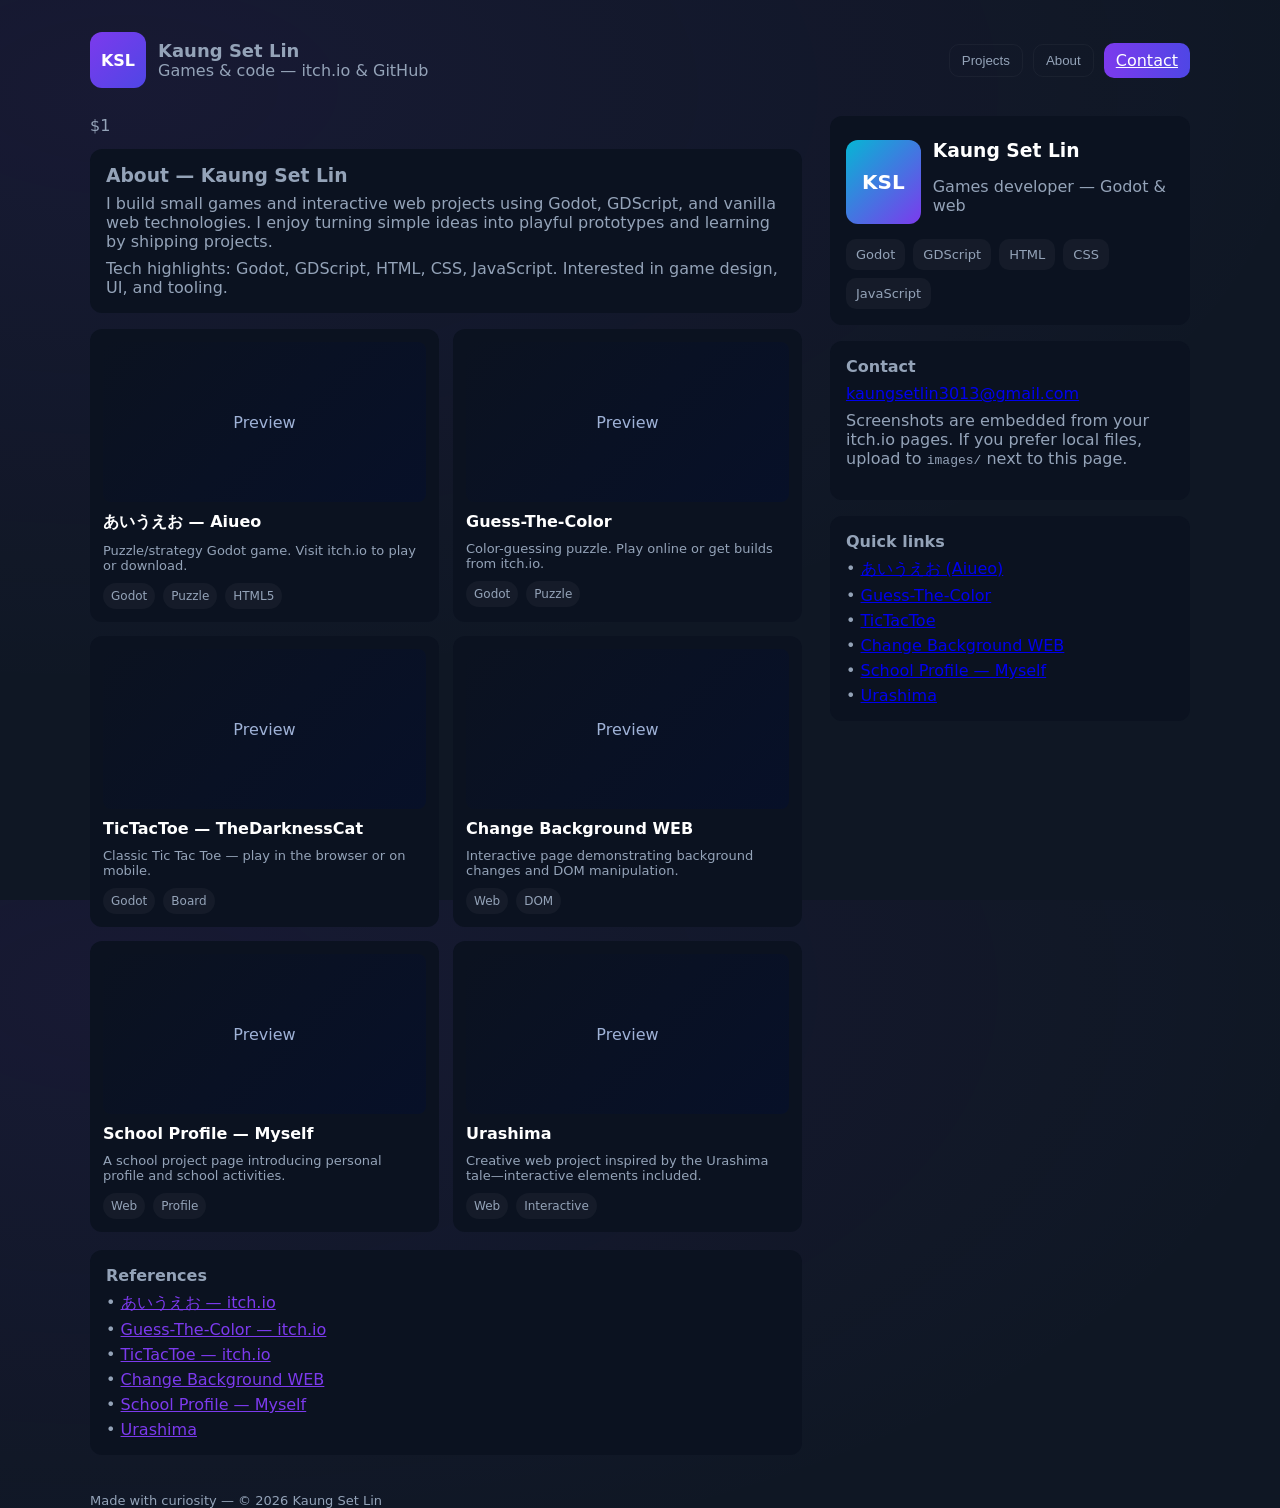
==== index.html @ 6513ff7a "Update index.html" ====
<!doctype html>
<html lang="en">
<head>
  <meta charset="utf-8" />
  <meta name="viewport" content="width=device-width,initial-scale=1" />
  <title>Kaung Set Lin — Portfolio</title>
  <meta name="description" content="Portfolio of Kaung Set Lin — games, code, and experiments." />

  <style>
    :root{ --bg:#0f1724; --card:#0b1220; --muted:#94a3b8; --accent:#7c3aed; --glass: rgba(255,255,255,0.04); --radius:12px; --max-width:1100px }
    [data-theme="light"]{ --bg:#f7f9fc; --card:#ffffff; --muted:#495057; --accent:#7c3aed; --glass: rgba(15,23,36,0.04); }
    *{box-sizing:border-box}
    html,body{height:100%}
    body{margin:0;font-family:Inter,system-ui,Arial;background:radial-gradient(1200px 600px at 10% 10%, rgba(124,58,237,0.08), transparent),var(--bg);color:var(--muted);padding:32px;display:flex;justify-content:center}
    .wrap{width:100%;max-width:var(--max-width)}

    header{display:flex;align-items:center;justify-content:space-between;margin-bottom:28px}
    .brand{display:flex;gap:12px;align-items:center}
    .logo{width:56px;height:56px;border-radius:12px;background:linear-gradient(135deg,var(--accent),#4f46e5);display:flex;align-items:center;justify-content:center;color:white;font-weight:700}
    h1{margin:0;font-size:18px}
    p.lead{margin:0;color:var(--muted)}

    nav{display:flex;gap:10px;align-items:center}
    .nav-btn{background:transparent;border:1px solid var(--glass);color:var(--muted);padding:8px 12px;border-radius:10px;cursor:pointer}
    .cta{background:linear-gradient(90deg,var(--accent),#4f46e5);color:white;border:none}

    main{display:grid;grid-template-columns:1fr 360px;gap:28px}
    @media (max-width:960px){ main{grid-template-columns:1fr} }

    .hero{background:linear-gradient(180deg, rgba(255,255,255,0.02), transparent);border-radius:var(--radius);padding:22px}
    .hero h2{color:white;margin:0 0 6px 0}
    .hero p{margin:0 0 14px 0}

    .projects{display:grid;grid-template-columns:repeat(2,1fr);gap:14px}
    @media (max-width:640px){ .projects{grid-template-columns:1fr} }

    .project{background:var(--card);border-radius:12px;padding:12px;display:flex;flex-direction:column;gap:10px;border:1px solid transparent;text-decoration:none;color:inherit}
    .project:hover{transform:translateY(-6px);transition:transform .18s ease;border-color:rgba(255,255,255,0.03)}
    .thumb{width:100%;height:160px;object-fit:cover;border-radius:8px;background:#091021}
    .title{font-weight:600;color:white}
    .desc{font-size:13px;color:var(--muted)}
    .tags{display:flex;gap:8px;flex-wrap:wrap}
    .tag{font-size:12px;padding:6px 8px;border-radius:999px;background:var(--glass);color:var(--muted)}

    .sidebar{position:sticky;top:32px;align-self:start}
    .card{background:var(--card);border-radius:12px;padding:16px;margin-bottom:16px}
    .avatar{width:84px;height:84px;border-radius:12px;background:linear-gradient(135deg,#06b6d4,#7c3aed);display:flex;align-items:center;justify-content:center;color:white;font-weight:700;font-size:20px}
    .meta h3{margin:8px 0 0 0;color:white}
    .skills{display:flex;gap:8px;flex-wrap:wrap;margin-top:8px}
    .skill{padding:8px 10px;background:var(--glass);border-radius:10px;font-size:13px}

    footer{margin-top:22px;color:var(--muted);font-size:13px}

    /* small responsive image helper */
    .thumb-fallback{display:none;place-items:center;height:160px;border-radius:8px;background:linear-gradient(135deg,#0b1220,#071028);color:#9fb2d7}

    a.inline-link{color:var(--accent);text-decoration:underline}
  </style>
</head>
<body>
  <div class="wrap">
    <header>
      <div class="brand">
        <div class="logo">KSL</div>
        <div>
          <h1>Kaung Set Lin</h1>
          <p class="lead">Games & code — itch.io & GitHub</p>
        </div>
      </div>

      <nav>
        <button class="nav-btn" data-scroll-to="projects">Projects</button>
        <button class="nav-btn" data-scroll-to="about">About</button>
        <a class="nav-btn cta" href="mailto:kaungsetlin3013@gmail.com">Contact</a>
      </nav>
    </header>

    <main>
      <section>
        $1
        <!-- ABOUT section (target for the About button) -->
        <div id="about" class="card" style="margin-top:14px">
          <h3 style="margin:0 0 8px 0">About — Kaung Set Lin</h3>
          <p class="muted" style="margin:0 0 8px 0">I build small games and interactive web projects using Godot, GDScript, and vanilla web technologies. I enjoy turning simple ideas into playful prototypes and learning by shipping projects.</p>
          <p class="muted" style="margin:0">Tech highlights: Godot, GDScript, HTML, CSS, JavaScript. Interested in game design, UI, and tooling.</p>
        </div>

        <div id="projects" class="projects" style="margin-top:14px">

          <a class="project" href="https://thedarkcat.itch.io/aiueo" target="_blank" rel="noopener noreferrer">
            <!-- Thumbnail: using the itch.io-hosted screenshot provided -->
            <img class="thumb" src="https://img.itch.zone/aW1nLzEyMzU5MjA0LnBuZw==/original/bqWl5w.png" alt="あいうえお (Aiueo) screenshot">
            <div class="thumb-fallback">Preview</div>
            <div class="title">あいうえお — Aiueo</div>
            <div class="desc">Puzzle/strategy Godot game. Visit itch.io to play or download.</div>
            <div class="tags"><span class="tag">Godot</span><span class="tag">Puzzle</span><span class="tag">HTML5</span></div>
          </a>

          <a class="project" href="https://thedarkcat.itch.io/guess-the-color" target="_blank" rel="noopener noreferrer">
            <img class="thumb" src="https://img.itch.zone/aW1nLzExOTExMzE4LnBuZw==/original/Mu%2B08a.png" alt="Guess The Color screenshot">
            <div class="thumb-fallback">Preview</div>
            <div class="title">Guess-The-Color</div>
            <div class="desc">Color-guessing puzzle. Play online or get builds from itch.io.</div>
            <div class="tags"><span class="tag">Godot</span><span class="tag">Puzzle</span></div>
          </a>

          <a class="project" href="https://thedarkcat.itch.io/tictactoe" target="_blank" rel="noopener noreferrer">
            <img class="thumb" src="https://img.itch.zone/aW1nLzEwODM1ODczLnBuZw==/105x83%23/Z9aWh2.png" alt="TicTacToe screenshot">
            <div class="thumb-fallback">Preview</div>
            <div class="title">TicTacToe — TheDarknessCat</div>
            <div class="desc">Classic Tic Tac Toe — play in the browser or on mobile.</div>
            <div class="tags"><span class="tag">Godot</span><span class="tag">Board</span></div>
          </a>

          <a class="project" href="https://kaungsetlin3013.github.io/ChangeBackgroundWEB/main.html" target="_blank" rel="noopener noreferrer">
            <img class="thumb" src="https://kaungsetlin3013.github.io/ChangeBackgroundWEB/main.html" alt="Change Background WEB screenshot">
            <div class="thumb-fallback">Preview</div>
            <div class="title">Change Background WEB</div>
            <div class="desc">Interactive page demonstrating background changes and DOM manipulation.</div>
            <div class="tags"><span class="tag">Web</span><span class="tag">DOM</span></div>
          </a>

          <a class="project" href="https://kaungsetlin3013.github.io/SchoolProfileProject/myself.html" target="_blank" rel="noopener noreferrer">
            <img class="thumb" src="https://kaungsetlin3013.github.io/SchoolProfileProject/myself.html" alt="School Profile screenshot">
            <div class="thumb-fallback">Preview</div>
            <div class="title">School Profile — Myself</div>
            <div class="desc">A school project page introducing personal profile and school activities.</div>
            <div class="tags"><span class="tag">Web</span><span class="tag">Profile</span></div>
          </a>

          <a class="project" href="https://kaungsetlin3013.github.io/urashima/urashima.html" target="_blank" rel="noopener noreferrer">
            <img class="thumb" src="https://kaungsetlin3013.github.io/urashima/urashima.html" alt="Urashima project screenshot">
            <div class="thumb-fallback">Preview</div>
            <div class="title">Urashima</div>
            <div class="desc">Creative web project inspired by the Urashima tale—interactive elements included.</div>
            <div class="tags"><span class="tag">Web</span><span class="tag">Interactive</span></div>
          </a>

        </div>

        <div style="margin-top:18px" class="card">
          <h4 style="margin:0 0 8px 0">References</h4>
          <p class="muted" style="margin:0">• <a class="inline-link" href="https://thedarkcat.itch.io/aiueo" target="_blank" rel="noopener noreferrer">あいうえお — itch.io</a></p>
          <p class="muted" style="margin:6px 0 0 0">• <a class="inline-link" href="https://thedarkcat.itch.io/guess-the-color" target="_blank" rel="noopener noreferrer">Guess-The-Color — itch.io</a></p>
          <p class="muted" style="margin:6px 0 0 0">• <a class="inline-link" href="https://thedarkcat.itch.io/tictactoe" target="_blank" rel="noopener noreferrer">TicTacToe — itch.io</a></p>
          <p class="muted" style="margin:6px 0 0 0">• <a class="inline-link" href="https://kaungsetlin3013.github.io/ChangeBackgroundWEB/main.html" target="_blank" rel="noopener noreferrer">Change Background WEB</a></p>
          <p class="muted" style="margin:6px 0 0 0">• <a class="inline-link" href="https://kaungsetlin3013.github.io/SchoolProfileProject/myself.html" target="_blank" rel="noopener noreferrer">School Profile — Myself</a></p>
          <p class="muted" style="margin:6px 0 0 0">• <a class="inline-link" href="https://kaungsetlin3013.github.io/urashima/urashima.html" target="_blank" rel="noopener noreferrer">Urashima</a></p>
        </div>
      </section>

      <aside class="sidebar">
        <div class="card">
          <div style="display:flex;gap:12px;align-items:center">
            <div class="avatar">KSL</div>
            <div class="meta">
              <h3>Kaung Set Lin</h3>
              <p class="muted">Games developer — Godot & web</p>
            </div>
          </div>

          <div class="skills">
            <div class="skill">Godot</div>
            <div class="skill">GDScript</div>
            <div class="skill">HTML</div>
            <div class="skill">CSS</div>
            <div class="skill">JavaScript</div>
          </div>
        </div>

        <div class="card">
          <h4 style="margin:0 0 8px 0">Contact</h4>
          <p style="margin:0"><a href="mailto:kaungsetlin3013@gmail.com">kaungsetlin3013@gmail.com</a></p>
          <p class="muted" style="margin-top:8px">Screenshots are embedded from your itch.io pages. If you prefer local files, upload to <code>images/</code> next to this page.</p>
        </div>

        <div class="card">
          <h4 style="margin:0 0 8px 0">Quick links</h4>
          <p style="margin:0">• <a href="https://thedarkcat.itch.io/aiueo" target="_blank" rel="noopener noreferrer">あいうえお (Aiueo)</a></p>
          <p style="margin:6px 0 0 0">• <a href="https://thedarkcat.itch.io/guess-the-color" target="_blank" rel="noopener noreferrer">Guess-The-Color</a></p>
          <p style="margin:6px 0 0 0">• <a href="https://thedarkcat.itch.io/tictactoe" target="_blank" rel="noopener noreferrer">TicTacToe</a></p>
          <p style="margin:6px 0 0 0">• <a href="https://kaungsetlin3013.github.io/ChangeBackgroundWEB/main.html" target="_blank" rel="noopener noreferrer">Change Background WEB</a></p>
          <p style="margin:6px 0 0 0">• <a href="https://kaungsetlin3013.github.io/SchoolProfileProject/myself.html" target="_blank" rel="noopener noreferrer">School Profile — Myself</a></p>
          <p style="margin:6px 0 0 0">• <a href="https://kaungsetlin3013.github.io/urashima/urashima.html" target="_blank" rel="noopener noreferrer">Urashima</a></p>
        </div>
      </aside>
    </main>

    <footer>
      <p>Made with curiosity — © <span id="year"></span> Kaung Set Lin</p>
    </footer>
  </div>

  <script>
    // Small JS: theme toggle and smooth scroll
    const $ = (sel, ctx=document) => ctx.querySelector(sel);
    const $$ = (sel, ctx=document) => Array.from(ctx.querySelectorAll(sel));

    const themeToggle = document.querySelector('.nav-btn[data-scroll-to]') || null; // kept for compatibility

    $$('[data-scroll-to]').forEach(btn => btn.addEventListener('click', () => {
      const id = btn.getAttribute('data-scroll-to'); const el = document.getElementById(id);
      if (el) el.scrollIntoView({behavior: 'smooth', block: 'start'});
    }));

    document.getElementById('year').textContent = new Date().getFullYear();

    // Make images visible if they loaded successfully, otherwise show fallback style
    document.querySelectorAll('.project img.thumb').forEach(img => {
      img.addEventListener('error', () => {
        img.style.display = 'none';
        const fallback = img.nextElementSibling; if (fallback && fallback.classList && fallback.classList.contains('thumb-fallback')) { fallback.style.display = 'grid'; }
      });
      img.addEventListener('load', () => {
        // hide fallback if any
        const fallback = img.nextElementSibling; if (fallback && fallback.classList && fallback.classList.contains('thumb-fallback')) { fallback.style.display = 'none'; }
      });
    });
  </script>
</body>
</html>
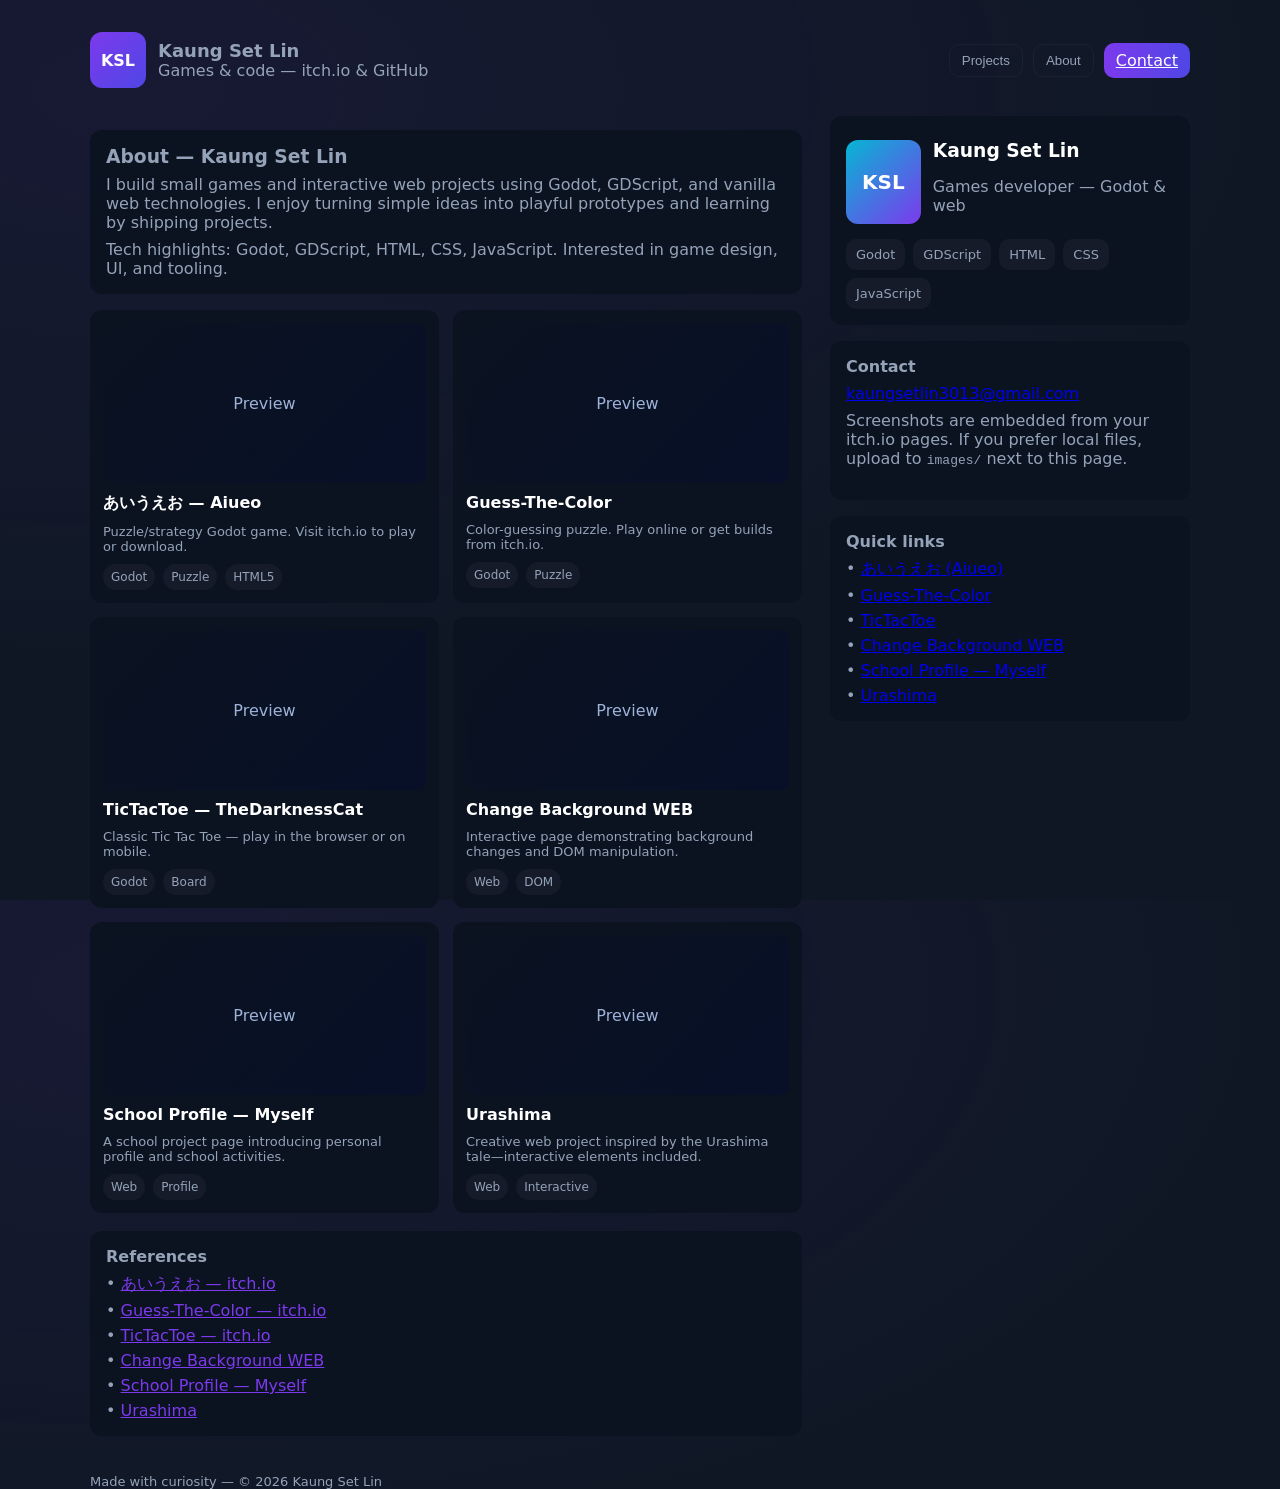
==== commit e9c57c32: "Update index.html" ====
--- a/index.html
+++ b/index.html
@@ -77,7 +77,6 @@
 
     <main>
       <section>
-        $1
         <!-- ABOUT section (target for the About button) -->
         <div id="about" class="card" style="margin-top:14px">
           <h3 style="margin:0 0 8px 0">About — Kaung Set Lin</h3>
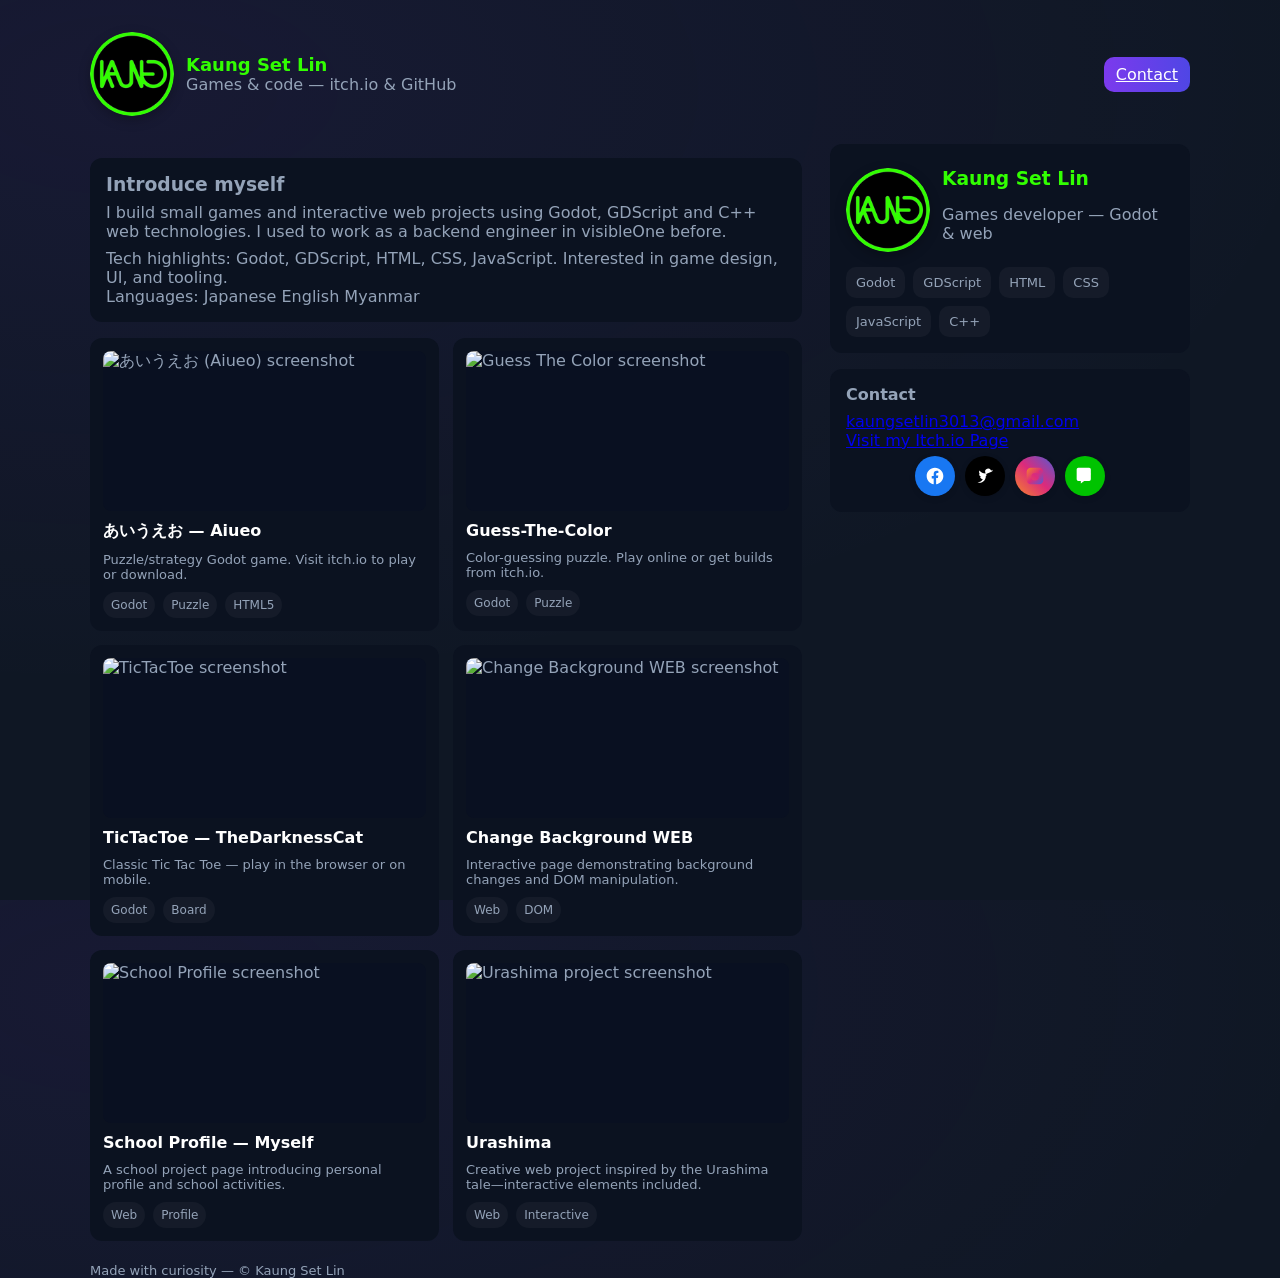
==== commit 3e76e8c6: "Add files via upload" ====
--- a/index.html
+++ b/index.html
@@ -1,67 +1,20 @@
 <!doctype html>
 <html lang="en">
+
 <head>
   <meta charset="utf-8" />
   <meta name="viewport" content="width=device-width,initial-scale=1" />
   <title>Kaung Set Lin — Portfolio</title>
   <meta name="description" content="Portfolio of Kaung Set Lin — games, code, and experiments." />
 
-  <style>
-    :root{ --bg:#0f1724; --card:#0b1220; --muted:#94a3b8; --accent:#7c3aed; --glass: rgba(255,255,255,0.04); --radius:12px; --max-width:1100px }
-    [data-theme="light"]{ --bg:#f7f9fc; --card:#ffffff; --muted:#495057; --accent:#7c3aed; --glass: rgba(15,23,36,0.04); }
-    *{box-sizing:border-box}
-    html,body{height:100%}
-    body{margin:0;font-family:Inter,system-ui,Arial;background:radial-gradient(1200px 600px at 10% 10%, rgba(124,58,237,0.08), transparent),var(--bg);color:var(--muted);padding:32px;display:flex;justify-content:center}
-    .wrap{width:100%;max-width:var(--max-width)}
-
-    header{display:flex;align-items:center;justify-content:space-between;margin-bottom:28px}
-    .brand{display:flex;gap:12px;align-items:center}
-    .logo{width:56px;height:56px;border-radius:12px;background:linear-gradient(135deg,var(--accent),#4f46e5);display:flex;align-items:center;justify-content:center;color:white;font-weight:700}
-    h1{margin:0;font-size:18px}
-    p.lead{margin:0;color:var(--muted)}
-
-    nav{display:flex;gap:10px;align-items:center}
-    .nav-btn{background:transparent;border:1px solid var(--glass);color:var(--muted);padding:8px 12px;border-radius:10px;cursor:pointer}
-    .cta{background:linear-gradient(90deg,var(--accent),#4f46e5);color:white;border:none}
-
-    main{display:grid;grid-template-columns:1fr 360px;gap:28px}
-    @media (max-width:960px){ main{grid-template-columns:1fr} }
-
-    .hero{background:linear-gradient(180deg, rgba(255,255,255,0.02), transparent);border-radius:var(--radius);padding:22px}
-    .hero h2{color:white;margin:0 0 6px 0}
-    .hero p{margin:0 0 14px 0}
-
-    .projects{display:grid;grid-template-columns:repeat(2,1fr);gap:14px}
-    @media (max-width:640px){ .projects{grid-template-columns:1fr} }
-
-    .project{background:var(--card);border-radius:12px;padding:12px;display:flex;flex-direction:column;gap:10px;border:1px solid transparent;text-decoration:none;color:inherit}
-    .project:hover{transform:translateY(-6px);transition:transform .18s ease;border-color:rgba(255,255,255,0.03)}
-    .thumb{width:100%;height:160px;object-fit:cover;border-radius:8px;background:#091021}
-    .title{font-weight:600;color:white}
-    .desc{font-size:13px;color:var(--muted)}
-    .tags{display:flex;gap:8px;flex-wrap:wrap}
-    .tag{font-size:12px;padding:6px 8px;border-radius:999px;background:var(--glass);color:var(--muted)}
-
-    .sidebar{position:sticky;top:32px;align-self:start}
-    .card{background:var(--card);border-radius:12px;padding:16px;margin-bottom:16px}
-    .avatar{width:84px;height:84px;border-radius:12px;background:linear-gradient(135deg,#06b6d4,#7c3aed);display:flex;align-items:center;justify-content:center;color:white;font-weight:700;font-size:20px}
-    .meta h3{margin:8px 0 0 0;color:white}
-    .skills{display:flex;gap:8px;flex-wrap:wrap;margin-top:8px}
-    .skill{padding:8px 10px;background:var(--glass);border-radius:10px;font-size:13px}
-
-    footer{margin-top:22px;color:var(--muted);font-size:13px}
-
-    /* small responsive image helper */
-    .thumb-fallback{display:none;place-items:center;height:160px;border-radius:8px;background:linear-gradient(135deg,#0b1220,#071028);color:#9fb2d7}
-
-    a.inline-link{color:var(--accent);text-decoration:underline}
-  </style>
+  <link rel="stylesheet" href="style.css">
 </head>
+
 <body>
   <div class="wrap">
     <header>
       <div class="brand">
-        <div class="logo">KSL</div>
+        <img src="avatar_round_120.png" alt="Kaung Set Lin" class="avatar-img">
         <div>
           <h1>Kaung Set Lin</h1>
           <p class="lead">Games & code — itch.io & GitHub</p>
@@ -69,8 +22,8 @@
       </div>
 
       <nav>
-        <button class="nav-btn" data-scroll-to="projects">Projects</button>
-        <button class="nav-btn" data-scroll-to="about">About</button>
+        <!-- <button class="nav-btn" data-scroll-to="projects">Projects</button>  
+        <button class="nav-btn" data-scroll-to="about">About</button> -->
         <a class="nav-btn cta" href="mailto:kaungsetlin3013@gmail.com">Contact</a>
       </nav>
     </header>
@@ -79,24 +32,30 @@
       <section>
         <!-- ABOUT section (target for the About button) -->
         <div id="about" class="card" style="margin-top:14px">
-          <h3 style="margin:0 0 8px 0">About — Kaung Set Lin</h3>
-          <p class="muted" style="margin:0 0 8px 0">I build small games and interactive web projects using Godot, GDScript, and vanilla web technologies. I enjoy turning simple ideas into playful prototypes and learning by shipping projects.</p>
-          <p class="muted" style="margin:0">Tech highlights: Godot, GDScript, HTML, CSS, JavaScript. Interested in game design, UI, and tooling.</p>
+          <h3 style="margin:0 0 8px 0">Introduce myself</h3>
+          <p class="muted" style="margin:0 0 8px 0">I build small games and interactive web projects using Godot, GDScript and C++ web technologies. I used to work as a backend engineer in visibleOne before.</p>
+          <p class="muted" style="margin:0">Tech highlights: Godot, GDScript, HTML, CSS, JavaScript. Interested in game
+            design, UI, and tooling.</p>
+            <p class="muted" style="margin:0">Languages: Japanese English Myanmar</p>
         </div>
 
         <div id="projects" class="projects" style="margin-top:14px">
 
           <a class="project" href="https://thedarkcat.itch.io/aiueo" target="_blank" rel="noopener noreferrer">
             <!-- Thumbnail: using the itch.io-hosted screenshot provided -->
-            <img class="thumb" src="https://img.itch.zone/aW1nLzEyMzU5MjA0LnBuZw==/original/bqWl5w.png" alt="あいうえお (Aiueo) screenshot">
+            <img class="thumb" src="https://img.itch.zone/aW1nLzEyMzU5MjA0LnBuZw==/original/bqWl5w.png"
+              alt="あいうえお (Aiueo) screenshot">
             <div class="thumb-fallback">Preview</div>
             <div class="title">あいうえお — Aiueo</div>
             <div class="desc">Puzzle/strategy Godot game. Visit itch.io to play or download.</div>
-            <div class="tags"><span class="tag">Godot</span><span class="tag">Puzzle</span><span class="tag">HTML5</span></div>
-          </a>
-
-          <a class="project" href="https://thedarkcat.itch.io/guess-the-color" target="_blank" rel="noopener noreferrer">
-            <img class="thumb" src="https://img.itch.zone/aW1nLzExOTExMzE4LnBuZw==/original/Mu%2B08a.png" alt="Guess The Color screenshot">
+            <div class="tags"><span class="tag">Godot</span><span class="tag">Puzzle</span><span
+                class="tag">HTML5</span></div>
+          </a>
+
+          <a class="project" href="https://thedarkcat.itch.io/guess-the-color" target="_blank"
+            rel="noopener noreferrer">
+            <img class="thumb" src="https://img.itch.zone/aW1nLzExOTExMzE4LnBuZw==/original/Mu%2B08a.png"
+              alt="Guess The Color screenshot">
             <div class="thumb-fallback">Preview</div>
             <div class="title">Guess-The-Color</div>
             <div class="desc">Color-guessing puzzle. Play online or get builds from itch.io.</div>
@@ -104,31 +63,38 @@
           </a>
 
           <a class="project" href="https://thedarkcat.itch.io/tictactoe" target="_blank" rel="noopener noreferrer">
-            <img class="thumb" src="https://img.itch.zone/aW1nLzEwODM1ODczLnBuZw==/105x83%23/Z9aWh2.png" alt="TicTacToe screenshot">
+            <img class="thumb" src="https://img.itch.zone/aW1nLzEwODM1ODczLnBuZw==/105x83%23/Z9aWh2.png"
+              alt="TicTacToe screenshot">
             <div class="thumb-fallback">Preview</div>
             <div class="title">TicTacToe — TheDarknessCat</div>
             <div class="desc">Classic Tic Tac Toe — play in the browser or on mobile.</div>
             <div class="tags"><span class="tag">Godot</span><span class="tag">Board</span></div>
           </a>
 
-          <a class="project" href="https://kaungsetlin3013.github.io/ChangeBackgroundWEB/main.html" target="_blank" rel="noopener noreferrer">
-            <img class="thumb" src="https://kaungsetlin3013.github.io/ChangeBackgroundWEB/main.html" alt="Change Background WEB screenshot">
+          <a class="project" href="https://kaungsetlin3013.github.io/ChangeBackgroundWEB/main.html" target="_blank"
+            rel="noopener noreferrer">
+            <img class="thumb" src="https://kaungsetlin3013.github.io/ChangeBackgroundWEB/main.html"
+              alt="Change Background WEB screenshot">
             <div class="thumb-fallback">Preview</div>
             <div class="title">Change Background WEB</div>
             <div class="desc">Interactive page demonstrating background changes and DOM manipulation.</div>
             <div class="tags"><span class="tag">Web</span><span class="tag">DOM</span></div>
           </a>
 
-          <a class="project" href="https://kaungsetlin3013.github.io/SchoolProfileProject/myself.html" target="_blank" rel="noopener noreferrer">
-            <img class="thumb" src="https://kaungsetlin3013.github.io/SchoolProfileProject/myself.html" alt="School Profile screenshot">
+          <a class="project" href="https://kaungsetlin3013.github.io/SchoolProfileProject/myself.html" target="_blank"
+            rel="noopener noreferrer">
+            <img class="thumb" src="https://kaungsetlin3013.github.io/SchoolProfileProject/myself.html"
+              alt="School Profile screenshot">
             <div class="thumb-fallback">Preview</div>
             <div class="title">School Profile — Myself</div>
             <div class="desc">A school project page introducing personal profile and school activities.</div>
             <div class="tags"><span class="tag">Web</span><span class="tag">Profile</span></div>
           </a>
 
-          <a class="project" href="https://kaungsetlin3013.github.io/urashima/urashima.html" target="_blank" rel="noopener noreferrer">
-            <img class="thumb" src="https://kaungsetlin3013.github.io/urashima/urashima.html" alt="Urashima project screenshot">
+          <a class="project" href="https://kaungsetlin3013.github.io/urashima/urashima.html" target="_blank"
+            rel="noopener noreferrer">
+            <img class="thumb" src="https://kaungsetlin3013.github.io/urashima/urashima.html"
+              alt="Urashima project screenshot">
             <div class="thumb-fallback">Preview</div>
             <div class="title">Urashima</div>
             <div class="desc">Creative web project inspired by the Urashima tale—interactive elements included.</div>
@@ -137,51 +103,106 @@
 
         </div>
 
-        <div style="margin-top:18px" class="card">
+        <!-- <div style="margin-top:18px" class="card">
           <h4 style="margin:0 0 8px 0">References</h4>
-          <p class="muted" style="margin:0">• <a class="inline-link" href="https://thedarkcat.itch.io/aiueo" target="_blank" rel="noopener noreferrer">あいうえお — itch.io</a></p>
-          <p class="muted" style="margin:6px 0 0 0">• <a class="inline-link" href="https://thedarkcat.itch.io/guess-the-color" target="_blank" rel="noopener noreferrer">Guess-The-Color — itch.io</a></p>
-          <p class="muted" style="margin:6px 0 0 0">• <a class="inline-link" href="https://thedarkcat.itch.io/tictactoe" target="_blank" rel="noopener noreferrer">TicTacToe — itch.io</a></p>
-          <p class="muted" style="margin:6px 0 0 0">• <a class="inline-link" href="https://kaungsetlin3013.github.io/ChangeBackgroundWEB/main.html" target="_blank" rel="noopener noreferrer">Change Background WEB</a></p>
-          <p class="muted" style="margin:6px 0 0 0">• <a class="inline-link" href="https://kaungsetlin3013.github.io/SchoolProfileProject/myself.html" target="_blank" rel="noopener noreferrer">School Profile — Myself</a></p>
-          <p class="muted" style="margin:6px 0 0 0">• <a class="inline-link" href="https://kaungsetlin3013.github.io/urashima/urashima.html" target="_blank" rel="noopener noreferrer">Urashima</a></p>
-        </div>
+          <p class="muted" style="margin:0">• <a class="inline-link" href="https://thedarkcat.itch.io/aiueo"
+              target="_blank" rel="noopener noreferrer">あいうえお — itch.io</a></p>
+          <p class="muted" style="margin:6px 0 0 0">• <a class="inline-link"
+              href="https://thedarkcat.itch.io/guess-the-color" target="_blank"
+              rel="noopener noreferrer">Guess-The-Color — itch.io</a></p>
+          <p class="muted" style="margin:6px 0 0 0">• <a class="inline-link" href="https://thedarkcat.itch.io/tictactoe"
+              target="_blank" rel="noopener noreferrer">TicTacToe — itch.io</a></p>
+          <p class="muted" style="margin:6px 0 0 0">• <a class="inline-link"
+              href="https://kaungsetlin3013.github.io/ChangeBackgroundWEB/main.html" target="_blank"
+              rel="noopener noreferrer">Change Background WEB</a></p>
+          <p class="muted" style="margin:6px 0 0 0">• <a class="inline-link"
+              href="https://kaungsetlin3013.github.io/SchoolProfileProject/myself.html" target="_blank"
+              rel="noopener noreferrer">School Profile — Myself</a></p>
+          <p class="muted" style="margin:6px 0 0 0">• <a class="inline-link"
+              href="https://kaungsetlin3013.github.io/urashima/urashima.html" target="_blank"
+              rel="noopener noreferrer">Urashima</a></p>
+        </div> -->
       </section>
 
       <aside class="sidebar">
         <div class="card">
           <div style="display:flex;gap:12px;align-items:center">
-            <div class="avatar">KSL</div>
+            <img src="avatar_round_120.png" alt="Kaung Set Lin" class="avatar-img">
             <div class="meta">
               <h3>Kaung Set Lin</h3>
               <p class="muted">Games developer — Godot & web</p>
             </div>
           </div>
-
+          
           <div class="skills">
             <div class="skill">Godot</div>
             <div class="skill">GDScript</div>
             <div class="skill">HTML</div>
             <div class="skill">CSS</div>
             <div class="skill">JavaScript</div>
+            <div class="skill">C++</div>
           </div>
         </div>
-
+        
         <div class="card">
           <h4 style="margin:0 0 8px 0">Contact</h4>
-          <p style="margin:0"><a href="mailto:kaungsetlin3013@gmail.com">kaungsetlin3013@gmail.com</a></p>
-          <p class="muted" style="margin-top:8px">Screenshots are embedded from your itch.io pages. If you prefer local files, upload to <code>images/</code> next to this page.</p>
-        </div>
-
-        <div class="card">
+          <p style="margin:0 "><a href="mailto:kaungsetlin3013@gmail.com">kaungsetlin3013@gmail.com</a></p>
+          <p style="margin:0 "><a href="https://thedarkcat.itch.io/">Visit my Itch.io Page</a></p>
+          <div class="profile-with-social">
+            <!-- keep your existing avatar markup here -->
+            
+          
+            <!-- Social icons row -->
+            <div class="social-icons" role="navigation" aria-label="Social profiles">
+              <!-- Replace href values with your actual profile URLs -->
+              <a class="social-link fb" href="https://www.facebook.com/Kaung.Sett99.9" target="_blank" rel="noopener noreferrer" aria-label="Facebook">
+                <!-- Facebook SVG -->
+                <svg viewBox="0 0 24 24" aria-hidden="true" focusable="false"><path fill="currentColor" d="M22 12.07C22 6.48 17.52 2 11.93 2S2 6.48 2 12.07C2 17.04 5.66 21.19 10.44 21.98v-7.02H8.08v-2.9h2.36V9.4c0-2.33 1.39-3.62 3.52-3.62 1.02 0 2.08.18 2.08.18v2.29h-1.17c-1.15 0-1.51.72-1.51 1.46v1.75h2.58l-.41 2.9h-2.17V21.98C18.34 21.19 22 17.04 22 12.07z"/></svg>
+              </a>
+          
+              <a class="social-link x" href="https://x.com/DarknessCat13?t=OCTqBxMhEPno_N6DRqLfqQ&s=09" target="_blank" rel="noopener noreferrer" aria-label="X (Twitter)">
+                <!-- X (Twitter) SVG -->
+                <svg viewBox="0 0 24 24" aria-hidden="true" focusable="false"><path fill="currentColor" d="M22 5.92c-.64.29-1.33.5-2.05.59.74-.44 1.31-1.14 1.57-1.97-.69.41-1.45.71-2.26.87A3.52 3.52 0 0 0 12.5 8.17c0 .28.03.55.09.81-2.92-.15-5.51-1.55-7.24-3.69-.3.52-.47 1.12-.47 1.77 0 1.22.62 2.3 1.57 2.93-.58-.02-1.12-.18-1.6-.44v.04c0 1.7 1.21 3.12 2.82 3.44-.29.08-.6.12-.92.12-.22 0-.44-.02-.65-.06.45 1.4 1.75 2.42 3.29 2.45A7.07 7.07 0 0 1 3 19.54c.63.36 1.36.57 2.12.57 5.08 0 7.86-4.2 7.86-7.85v-.36c.54-.39 1.01-.88 1.38-1.43-.49.22-1.02.37-1.57.44.57-.34 1.01-.88 1.22-1.52z"/></svg>
+              </a>
+          
+              <a class="social-link ig" href="https://www.instagram.com/the_darkness_cat?igsh=MW9zNW82M295YXh0dw==" target="_blank" rel="noopener noreferrer" aria-label="Instagram">
+                <!-- Instagram SVG (simple camera outline) -->
+                <svg viewBox="0 0 24 24" aria-hidden="true" focusable="false">
+                  <defs>
+                    <linearGradient id="igGrad" x1="0" x2="1" y1="0" y2="1">
+                      <stop offset="0" stop-color="#f58529"/>
+                      <stop offset="0.5" stop-color="#dd2a7b"/>
+                      <stop offset="1" stop-color="#515bd4"/>
+                    </linearGradient>
+                  </defs>
+                  <path fill="url(#igGrad)" d="M7 2h10a5 5 0 0 1 5 5v10a5 5 0 0 1-5 5H7a5 5 0 0 1-5-5V7a5 5 0 0 1 5-5zm5 6.5A4.5 4.5 0 1 0 16.5 13 4.5 4.5 0 0 0 12 8.5zm6-3.2a1.05 1.05 0 1 0 1.05 1.05A1.05 1.05 0 0 0 18 5.3z"/>
+                  <circle cx="12" cy="12" r="3" fill="#fff" opacity="0.0"/>
+                </svg>
+              </a>
+          
+              <a class="social-link line" href="https://line.me/ti/p/nLBiWZQa3i" target="_blank" rel="noopener noreferrer" aria-label="LINE">
+                <!-- LINE SVG (speech bubble with "LINE") -->
+                <svg viewBox="0 0 24 24" aria-hidden="true" focusable="false"><path fill="currentColor" d="M20 2H4a2 2 0 0 0-2 2v12a2 2 0 0 0 2 2h3v3l4-3h6a2 2 0 0 0 2-2V4a2 2 0 0 0-2-2zM9.5 11.2H8V9.1h1.5V8H6.5v5h3V11.2zM12.3 10.6c0-.7.7-1.5 1.6-1.5.6 0 1 .3 1.2.6l1.1-1.1c-.6-.7-1.6-1.1-2.7-1.1-1.9 0-3.2 1.4-3.2 3.1s1.3 3.1 3.2 3.1c1.1 0 2.2-.4 2.7-1.1l-1.1-1.1c-.2.3-.6.6-1.2.6-.9 0-1.6-.8-1.6-1.6zM18 9.1h-1.5V8H16v1.1h-1.5v1.2H16V12H18V10.3h1.1V9.1z"/></svg>
+              </a>
+            </div>
+          </div>
+        </div>
+
+        <!-- <div class="card">
           <h4 style="margin:0 0 8px 0">Quick links</h4>
-          <p style="margin:0">• <a href="https://thedarkcat.itch.io/aiueo" target="_blank" rel="noopener noreferrer">あいうえお (Aiueo)</a></p>
-          <p style="margin:6px 0 0 0">• <a href="https://thedarkcat.itch.io/guess-the-color" target="_blank" rel="noopener noreferrer">Guess-The-Color</a></p>
-          <p style="margin:6px 0 0 0">• <a href="https://thedarkcat.itch.io/tictactoe" target="_blank" rel="noopener noreferrer">TicTacToe</a></p>
-          <p style="margin:6px 0 0 0">• <a href="https://kaungsetlin3013.github.io/ChangeBackgroundWEB/main.html" target="_blank" rel="noopener noreferrer">Change Background WEB</a></p>
-          <p style="margin:6px 0 0 0">• <a href="https://kaungsetlin3013.github.io/SchoolProfileProject/myself.html" target="_blank" rel="noopener noreferrer">School Profile — Myself</a></p>
-          <p style="margin:6px 0 0 0">• <a href="https://kaungsetlin3013.github.io/urashima/urashima.html" target="_blank" rel="noopener noreferrer">Urashima</a></p>
-        </div>
+          <p style="margin:0">• <a href="https://thedarkcat.itch.io/aiueo" target="_blank"
+              rel="noopener noreferrer">あいうえお (Aiueo)</a></p>
+          <p style="margin:6px 0 0 0">• <a href="https://thedarkcat.itch.io/guess-the-color" target="_blank"
+              rel="noopener noreferrer">Guess-The-Color</a></p>
+          <p style="margin:6px 0 0 0">• <a href="https://thedarkcat.itch.io/tictactoe" target="_blank"
+              rel="noopener noreferrer">TicTacToe</a></p>
+          <p style="margin:6px 0 0 0">• <a href="https://kaungsetlin3013.github.io/ChangeBackgroundWEB/main.html"
+              target="_blank" rel="noopener noreferrer">Change Background WEB</a></p>
+          <p style="margin:6px 0 0 0">• <a href="https://kaungsetlin3013.github.io/SchoolProfileProject/myself.html"
+              target="_blank" rel="noopener noreferrer">School Profile — Myself</a></p>
+          <p style="margin:6px 0 0 0">• <a href="https://kaungsetlin3013.github.io/urashima/urashima.html"
+              target="_blank" rel="noopener noreferrer">Urashima</a></p>
+        </div> -->
       </aside>
     </main>
 
@@ -190,31 +211,7 @@
     </footer>
   </div>
 
-  <script>
-    // Small JS: theme toggle and smooth scroll
-    const $ = (sel, ctx=document) => ctx.querySelector(sel);
-    const $$ = (sel, ctx=document) => Array.from(ctx.querySelectorAll(sel));
-
-    const themeToggle = document.querySelector('.nav-btn[data-scroll-to]') || null; // kept for compatibility
-
-    $$('[data-scroll-to]').forEach(btn => btn.addEventListener('click', () => {
-      const id = btn.getAttribute('data-scroll-to'); const el = document.getElementById(id);
-      if (el) el.scrollIntoView({behavior: 'smooth', block: 'start'});
-    }));
-
-    document.getElementById('year').textContent = new Date().getFullYear();
-
-    // Make images visible if they loaded successfully, otherwise show fallback style
-    document.querySelectorAll('.project img.thumb').forEach(img => {
-      img.addEventListener('error', () => {
-        img.style.display = 'none';
-        const fallback = img.nextElementSibling; if (fallback && fallback.classList && fallback.classList.contains('thumb-fallback')) { fallback.style.display = 'grid'; }
-      });
-      img.addEventListener('load', () => {
-        // hide fallback if any
-        const fallback = img.nextElementSibling; if (fallback && fallback.classList && fallback.classList.contains('thumb-fallback')) { fallback.style.display = 'none'; }
-      });
-    });
-  </script>
+  <link rel="stylesheet" href="script.js">
 </body>
-</html>
+
+</html>
--- a/style.css
+++ b/style.css
@@ -0,0 +1,333 @@
+:root {
+    --bg: #0f1724;
+    --card: #0b1220;
+    --muted: #94a3b8;
+    --accent: #7c3aed;
+    --glass: rgba(255, 255, 255, 0.04);
+    --radius: 12px;
+    --max-width: 1100px
+}
+
+[data-theme="light"] {
+    --bg: #f7f9fc;
+    --card: #ffffff;
+    --muted: #495057;
+    --accent: #7c3aed;
+    --glass: rgba(15, 23, 36, 0.04);
+}
+
+* {
+    box-sizing: border-box
+}
+
+html,
+body {
+    height: 100%
+}
+
+body {
+    margin: 0;
+    font-family: Inter, system-ui, Arial;
+    background: radial-gradient(1200px 600px at 10% 10%, rgba(124, 58, 237, 0.08), transparent), var(--bg);
+    color: var(--muted);
+    padding: 32px;
+    display: flex;
+    justify-content: center
+}
+
+.wrap {
+    width: 100%;
+    max-width: var(--max-width)
+}
+
+header {
+    display: flex;
+    align-items: center;
+    justify-content: space-between;
+    margin-bottom: 28px
+}
+
+.brand {
+    display: flex;
+    gap: 12px;
+    align-items: center
+}
+
+.logo {
+    width: 56px;
+    height: 56px;
+    border-radius: 12px;
+    background: linear-gradient(135deg, var(--accent), #4f46e5);
+    display: flex;
+    align-items: center;
+    justify-content: center;
+    color: white;
+    font-weight: 700
+}
+
+h1 {
+    color: #32ff01;
+    margin: 0;
+    font-size: 18px
+}
+
+p.lead {
+    margin: 0;
+    color: var(--muted)
+}
+
+nav {
+    display: flex;
+    gap: 10px;
+    align-items: center
+}
+
+.nav-btn {
+    background: transparent;
+    border: 1px solid var(--glass);
+    color: var(--muted);
+    padding: 8px 12px;
+    border-radius: 10px;
+    cursor: pointer
+}
+
+.cta {
+    background: linear-gradient(90deg, var(--accent), #4f46e5);
+    color: white;
+    border: none
+}
+
+main {
+    display: grid;
+    grid-template-columns: 1fr 360px;
+    gap: 28px
+}
+
+@media (max-width:960px) {
+    main {
+        grid-template-columns: 1fr
+    }
+}
+
+.hero {
+    background: linear-gradient(180deg, rgba(255, 255, 255, 0.02), transparent);
+    border-radius: var(--radius);
+    padding: 22px
+}
+
+.hero h2 {
+    color: #32ff01;
+    margin: 0 0 6px 0
+}
+
+.hero p {
+    margin: 0 0 14px 0
+}
+
+.projects {
+    display: grid;
+    grid-template-columns: repeat(2, 1fr);
+    gap: 14px
+}
+
+@media (max-width:640px) {
+    .projects {
+        grid-template-columns: 1fr
+    }
+}
+
+.project {
+    background: var(--card);
+    border-radius: 12px;
+    padding: 12px;
+    display: flex;
+    flex-direction: column;
+    gap: 10px;
+    border: 1px solid transparent;
+    text-decoration: none;
+    color: inherit
+}
+
+.project:hover {
+    transform: translateY(-6px);
+    transition: transform .18s ease;
+    border-color: rgba(255, 255, 255, 0.03)
+}
+
+.thumb {
+    width: 100%;
+    height: 160px;
+    object-fit: cover;
+    border-radius: 8px;
+    background: #091021
+}
+
+.title {
+    font-weight: 600;
+    color: white
+}
+
+.desc {
+    font-size: 13px;
+    color: var(--muted)
+}
+
+.tags {
+    display: flex;
+    gap: 8px;
+    flex-wrap: wrap
+}
+
+.tag {
+    font-size: 12px;
+    padding: 6px 8px;
+    border-radius: 999px;
+    background: var(--glass);
+    color: var(--muted)
+}
+
+.sidebar {
+    position: sticky;
+    top: 32px;
+    align-self: start
+}
+
+.card {
+    background: var(--card);
+    border-radius: 12px;
+    padding: 16px;
+    margin-bottom: 16px
+}
+
+.avatar {
+    width: 84px;
+    height: 84px;
+    border-radius: 12px;
+    background: linear-gradient(135deg, #06b6d4, #7c3aed);
+    display: flex;
+    align-items: center;
+    justify-content: center;
+    color: white;
+    font-weight: 700;
+    font-size: 20px
+}
+
+.meta h3 {
+    margin: 8px 0 0 0;
+    color: #32ff01
+}
+
+.skills {
+    display: flex;
+    gap: 8px;
+    flex-wrap: wrap;
+    margin-top: 8px
+}
+
+.skill {
+    padding: 8px 10px;
+    background: var(--glass);
+    border-radius: 10px;
+    font-size: 13px
+}
+
+footer {
+    margin-top: 22px;
+    color: var(--muted);
+    font-size: 13px
+}
+
+/* small responsive image helper */
+.thumb-fallback {
+    display: none;
+    place-items: center;
+    height: 160px;
+    border-radius: 8px;
+    background: linear-gradient(135deg, #0b1220, #071028);
+    color: #9fb2d7
+}
+
+a.inline-link {
+    color: var(--accent);
+    text-decoration: underline
+}
+
+.avatar-img {
+    width: 84px;
+    height: 84px;
+    border-radius: 50%;
+    object-fit: cover;
+    display: block;
+    background: transparent;
+    box-shadow: 0 4px 12px rgba(0, 0, 0, 0.25);
+    /* optional */
+}
+.avatar {
+    width: 84px;
+    height: 84px;
+    border-radius: 50%;
+    overflow: hidden;
+    padding: 0;
+    display: block;
+    background: transparent;
+  }
+  .avatar img { width:100%; height:100%; object-fit:cover; display:block; }
+  .profile-with-social {
+    display: flex;
+    flex-direction: column;
+    align-items: center;
+    gap: 8px;
+  }
+  
+  /* social icons row */
+  .social-icons {
+    display: flex;
+    gap: 10px;
+    align-items: center;
+    justify-content: center;
+    margin-top: 6px;
+  }
+  
+  /* shared icon styles */
+  .social-link {
+    display: inline-flex;
+    width: 40px;
+    height: 40px;
+    border-radius: 50%;
+    align-items: center;
+    justify-content: center;
+    text-decoration: none;
+    transition: transform .14s ease, box-shadow .14s ease;
+    color: #111; /* default icon color (icons use currentColor) */
+    background: #fff;
+    box-shadow: 0 2px 6px rgba(0,0,0,0.12);
+  }
+  
+  /* brand colors (background or icon color) */
+  .social-link.fb { color: #ffffff; background: #1877F2; }
+  .social-link.x  { color: #ffffff; background: #000000; }
+  .social-link.ig { color: #ffffff; background: linear-gradient(45deg,#f58529,#dd2a7b,#515bd4); }
+  .social-link.line { color: #ffffff; background: #00C300; }
+  
+  /* svg sizing inside links */
+  .social-link svg { width: 20px; height: 20px; display:block; }
+  
+  /* hover / focus */
+  .social-link:hover,
+  .social-link:focus {
+    transform: translateY(-3px) scale(1.05);
+    box-shadow: 0 6px 18px rgba(0,0,0,0.18);
+    outline: none;
+  }
+  
+  /* keyboard focus visible */
+  .social-link:focus-visible {
+    outline: 3px solid rgba(0,120,215,0.25);
+    outline-offset: 3px;
+  }
+  
+  /* small screens: slightly smaller icons */
+  @media (max-width: 420px) {
+    .social-link { width: 34px; height: 34px; }
+    .social-link svg { width: 16px; height: 16px; }
+  }
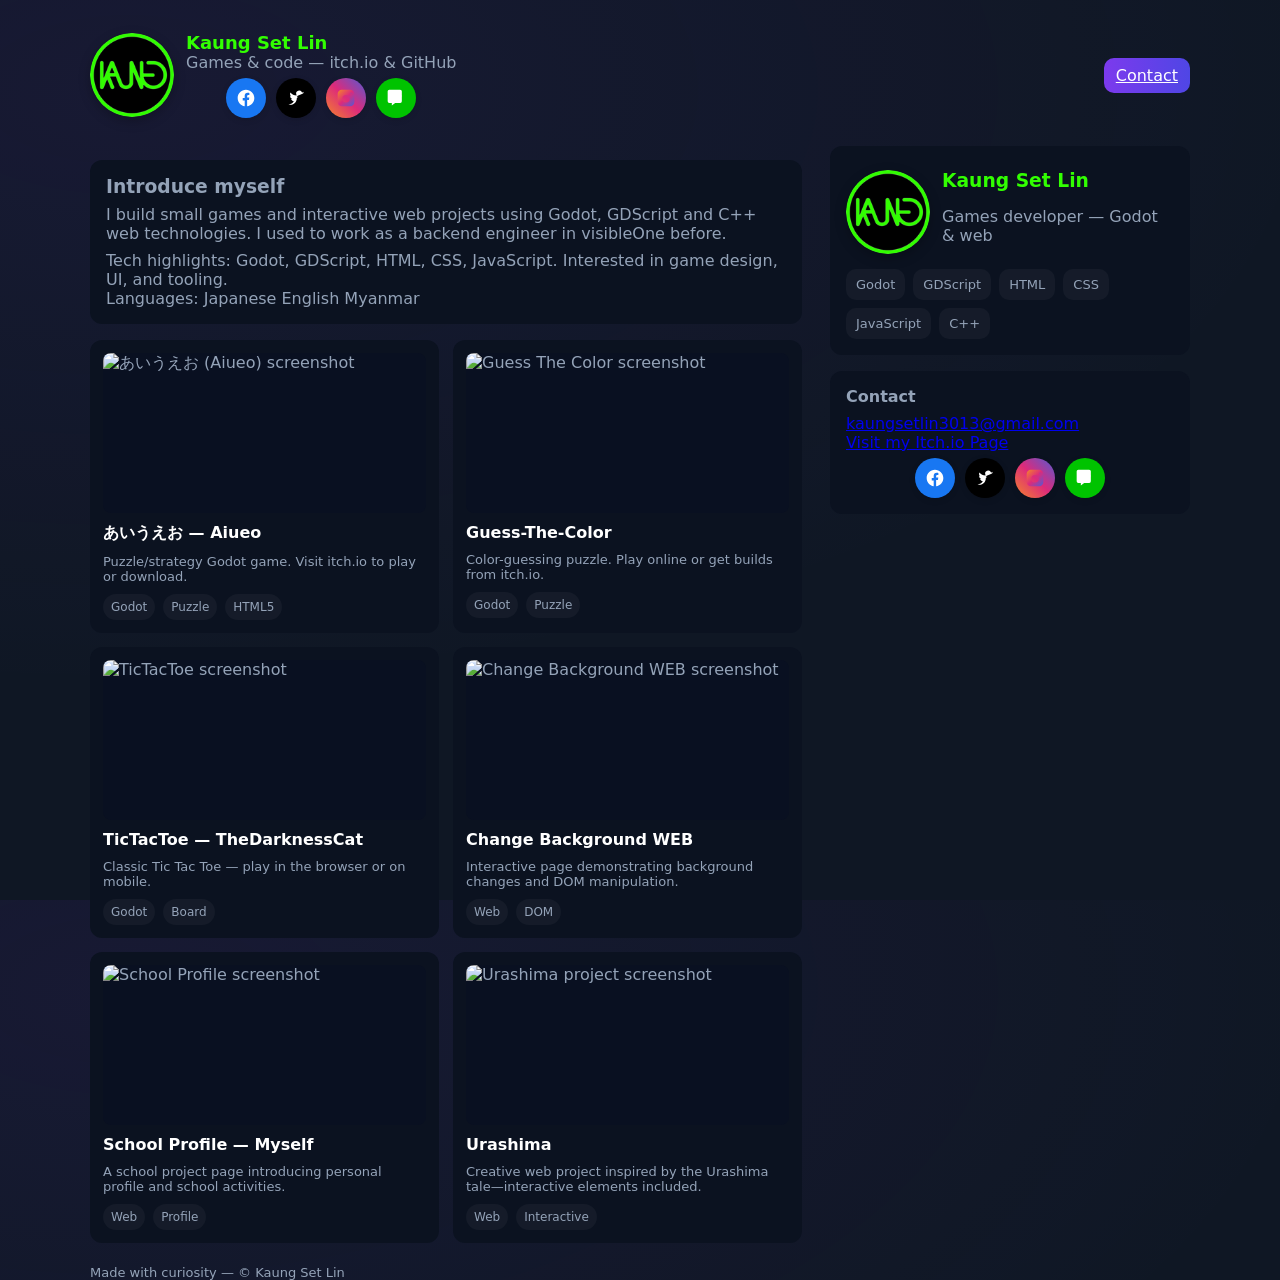
==== commit 8f51f1e0: "Update index.html" ====
--- a/index.html
+++ b/index.html
@@ -4,7 +4,7 @@
 <head>
   <meta charset="utf-8" />
   <meta name="viewport" content="width=device-width,initial-scale=1" />
-  <title>Kaung Set Lin — Portfolio</title>
+  <title>Portfolio</title>
   <meta name="description" content="Portfolio of Kaung Set Lin — games, code, and experiments." />
 
   <link rel="stylesheet" href="style.css">
@@ -18,6 +18,38 @@
         <div>
           <h1>Kaung Set Lin</h1>
           <p class="lead">Games & code — itch.io & GitHub</p>
+          <div class="social-icons" role="navigation" aria-label="Social profiles">
+              <!-- Replace href values with your actual profile URLs -->
+              <a class="social-link fb" href="https://www.facebook.com/Kaung.Sett99.9" target="_blank" rel="noopener noreferrer" aria-label="Facebook">
+                <!-- Facebook SVG -->
+                <svg viewBox="0 0 24 24" aria-hidden="true" focusable="false"><path fill="currentColor" d="M22 12.07C22 6.48 17.52 2 11.93 2S2 6.48 2 12.07C2 17.04 5.66 21.19 10.44 21.98v-7.02H8.08v-2.9h2.36V9.4c0-2.33 1.39-3.62 3.52-3.62 1.02 0 2.08.18 2.08.18v2.29h-1.17c-1.15 0-1.51.72-1.51 1.46v1.75h2.58l-.41 2.9h-2.17V21.98C18.34 21.19 22 17.04 22 12.07z"/></svg>
+              </a>
+          
+              <a class="social-link x" href="https://x.com/DarknessCat13?t=OCTqBxMhEPno_N6DRqLfqQ&s=09" target="_blank" rel="noopener noreferrer" aria-label="X (Twitter)">
+                <!-- X (Twitter) SVG -->
+                <svg viewBox="0 0 24 24" aria-hidden="true" focusable="false"><path fill="currentColor" d="M22 5.92c-.64.29-1.33.5-2.05.59.74-.44 1.31-1.14 1.57-1.97-.69.41-1.45.71-2.26.87A3.52 3.52 0 0 0 12.5 8.17c0 .28.03.55.09.81-2.92-.15-5.51-1.55-7.24-3.69-.3.52-.47 1.12-.47 1.77 0 1.22.62 2.3 1.57 2.93-.58-.02-1.12-.18-1.6-.44v.04c0 1.7 1.21 3.12 2.82 3.44-.29.08-.6.12-.92.12-.22 0-.44-.02-.65-.06.45 1.4 1.75 2.42 3.29 2.45A7.07 7.07 0 0 1 3 19.54c.63.36 1.36.57 2.12.57 5.08 0 7.86-4.2 7.86-7.85v-.36c.54-.39 1.01-.88 1.38-1.43-.49.22-1.02.37-1.57.44.57-.34 1.01-.88 1.22-1.52z"/></svg>
+              </a>
+          
+              <a class="social-link ig" href="https://www.instagram.com/the_darkness_cat?igsh=MW9zNW82M295YXh0dw==" target="_blank" rel="noopener noreferrer" aria-label="Instagram">
+                <!-- Instagram SVG (simple camera outline) -->
+                <svg viewBox="0 0 24 24" aria-hidden="true" focusable="false">
+                  <defs>
+                    <linearGradient id="igGrad" x1="0" x2="1" y1="0" y2="1">
+                      <stop offset="0" stop-color="#f58529"/>
+                      <stop offset="0.5" stop-color="#dd2a7b"/>
+                      <stop offset="1" stop-color="#515bd4"/>
+                    </linearGradient>
+                  </defs>
+                  <path fill="url(#igGrad)" d="M7 2h10a5 5 0 0 1 5 5v10a5 5 0 0 1-5 5H7a5 5 0 0 1-5-5V7a5 5 0 0 1 5-5zm5 6.5A4.5 4.5 0 1 0 16.5 13 4.5 4.5 0 0 0 12 8.5zm6-3.2a1.05 1.05 0 1 0 1.05 1.05A1.05 1.05 0 0 0 18 5.3z"/>
+                  <circle cx="12" cy="12" r="3" fill="#fff" opacity="0.0"/>
+                </svg>
+              </a>
+          
+              <a class="social-link line" href="https://line.me/ti/p/nLBiWZQa3i" target="_blank" rel="noopener noreferrer" aria-label="LINE">
+                <!-- LINE SVG (speech bubble with "LINE") -->
+                <svg viewBox="0 0 24 24" aria-hidden="true" focusable="false"><path fill="currentColor" d="M20 2H4a2 2 0 0 0-2 2v12a2 2 0 0 0 2 2h3v3l4-3h6a2 2 0 0 0 2-2V4a2 2 0 0 0-2-2zM9.5 11.2H8V9.1h1.5V8H6.5v5h3V11.2zM12.3 10.6c0-.7.7-1.5 1.6-1.5.6 0 1 .3 1.2.6l1.1-1.1c-.6-.7-1.6-1.1-2.7-1.1-1.9 0-3.2 1.4-3.2 3.1s1.3 3.1 3.2 3.1c1.1 0 2.2-.4 2.7-1.1l-1.1-1.1c-.2.3-.6.6-1.2.6-.9 0-1.6-.8-1.6-1.6zM18 9.1h-1.5V8H16v1.1h-1.5v1.2H16V12H18V10.3h1.1V9.1z"/></svg>
+              </a>
+            </div>
         </div>
       </div>
 
@@ -214,4 +246,4 @@
   <link rel="stylesheet" href="script.js">
 </body>
 
-</html>+</html>
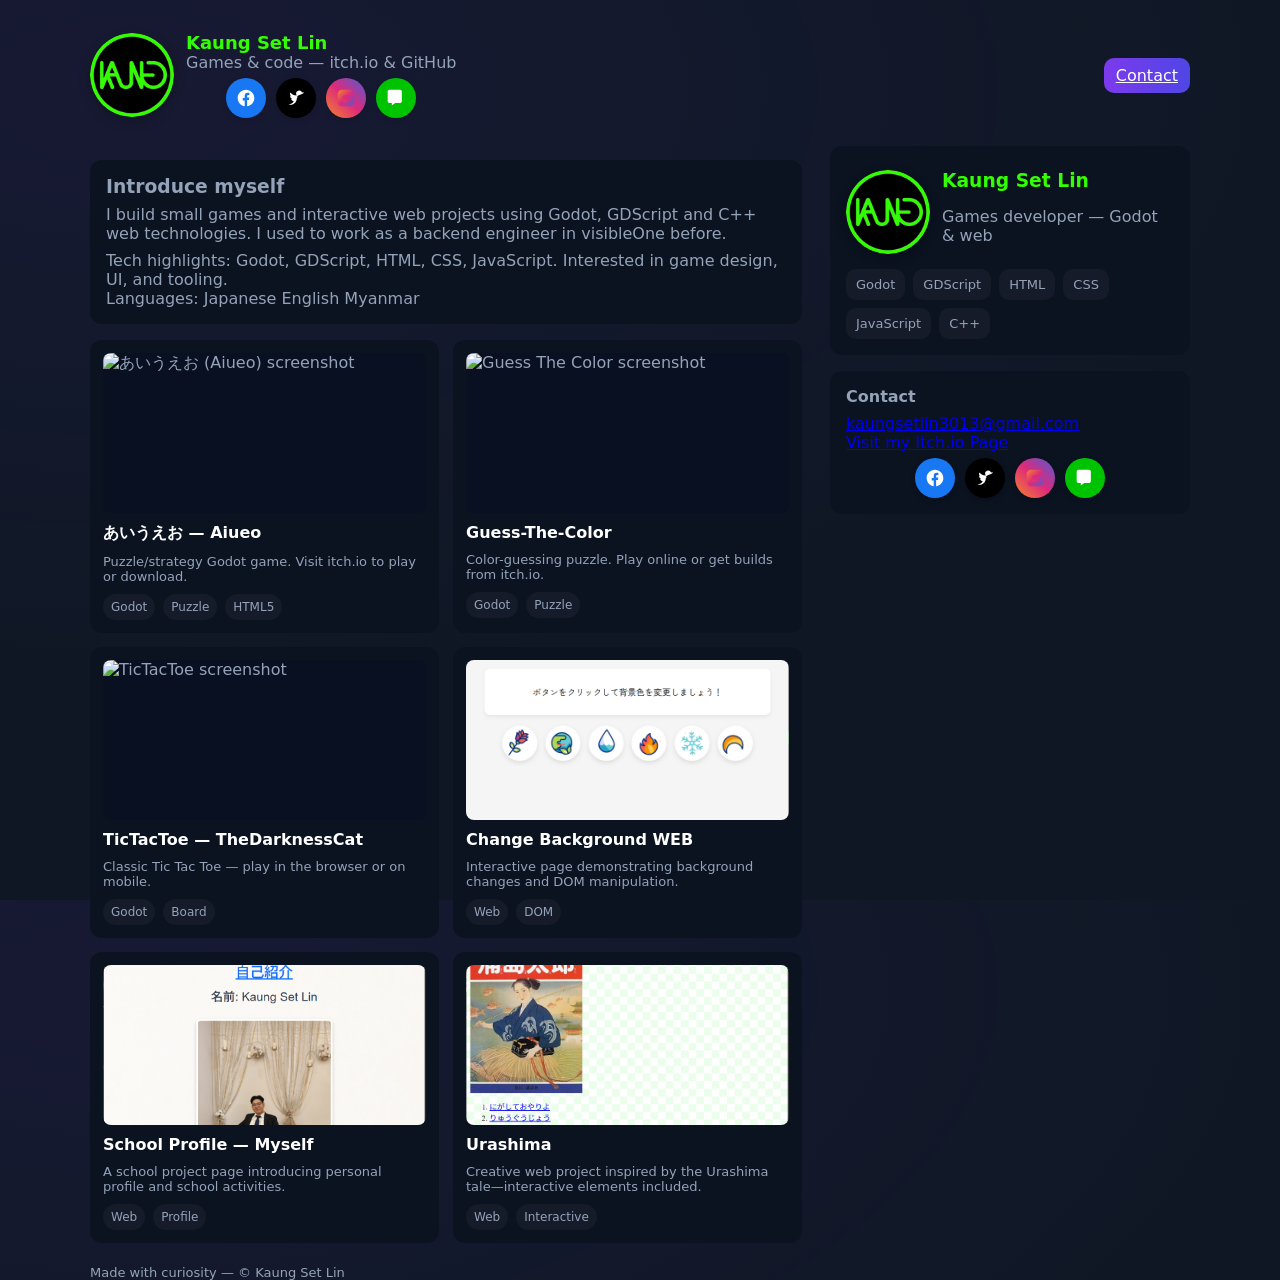
==== commit 1c0cbb35: "Update index.html" ====
--- a/index.html
+++ b/index.html
@@ -105,7 +105,7 @@
 
           <a class="project" href="https://kaungsetlin3013.github.io/ChangeBackgroundWEB/main.html" target="_blank"
             rel="noopener noreferrer">
-            <img class="thumb" src="https://kaungsetlin3013.github.io/ChangeBackgroundWEB/main.html"
+            <img class="thumb" src="ChangeBackground.png"
               alt="Change Background WEB screenshot">
             <div class="thumb-fallback">Preview</div>
             <div class="title">Change Background WEB</div>
@@ -115,7 +115,7 @@
 
           <a class="project" href="https://kaungsetlin3013.github.io/SchoolProfileProject/myself.html" target="_blank"
             rel="noopener noreferrer">
-            <img class="thumb" src="https://kaungsetlin3013.github.io/SchoolProfileProject/myself.html"
+            <img class="thumb" src="SCH.png"
               alt="School Profile screenshot">
             <div class="thumb-fallback">Preview</div>
             <div class="title">School Profile — Myself</div>
@@ -125,7 +125,7 @@
 
           <a class="project" href="https://kaungsetlin3013.github.io/urashima/urashima.html" target="_blank"
             rel="noopener noreferrer">
-            <img class="thumb" src="https://kaungsetlin3013.github.io/urashima/urashima.html"
+            <img class="thumb" src="ushima.png"
               alt="Urashima project screenshot">
             <div class="thumb-fallback">Preview</div>
             <div class="title">Urashima</div>
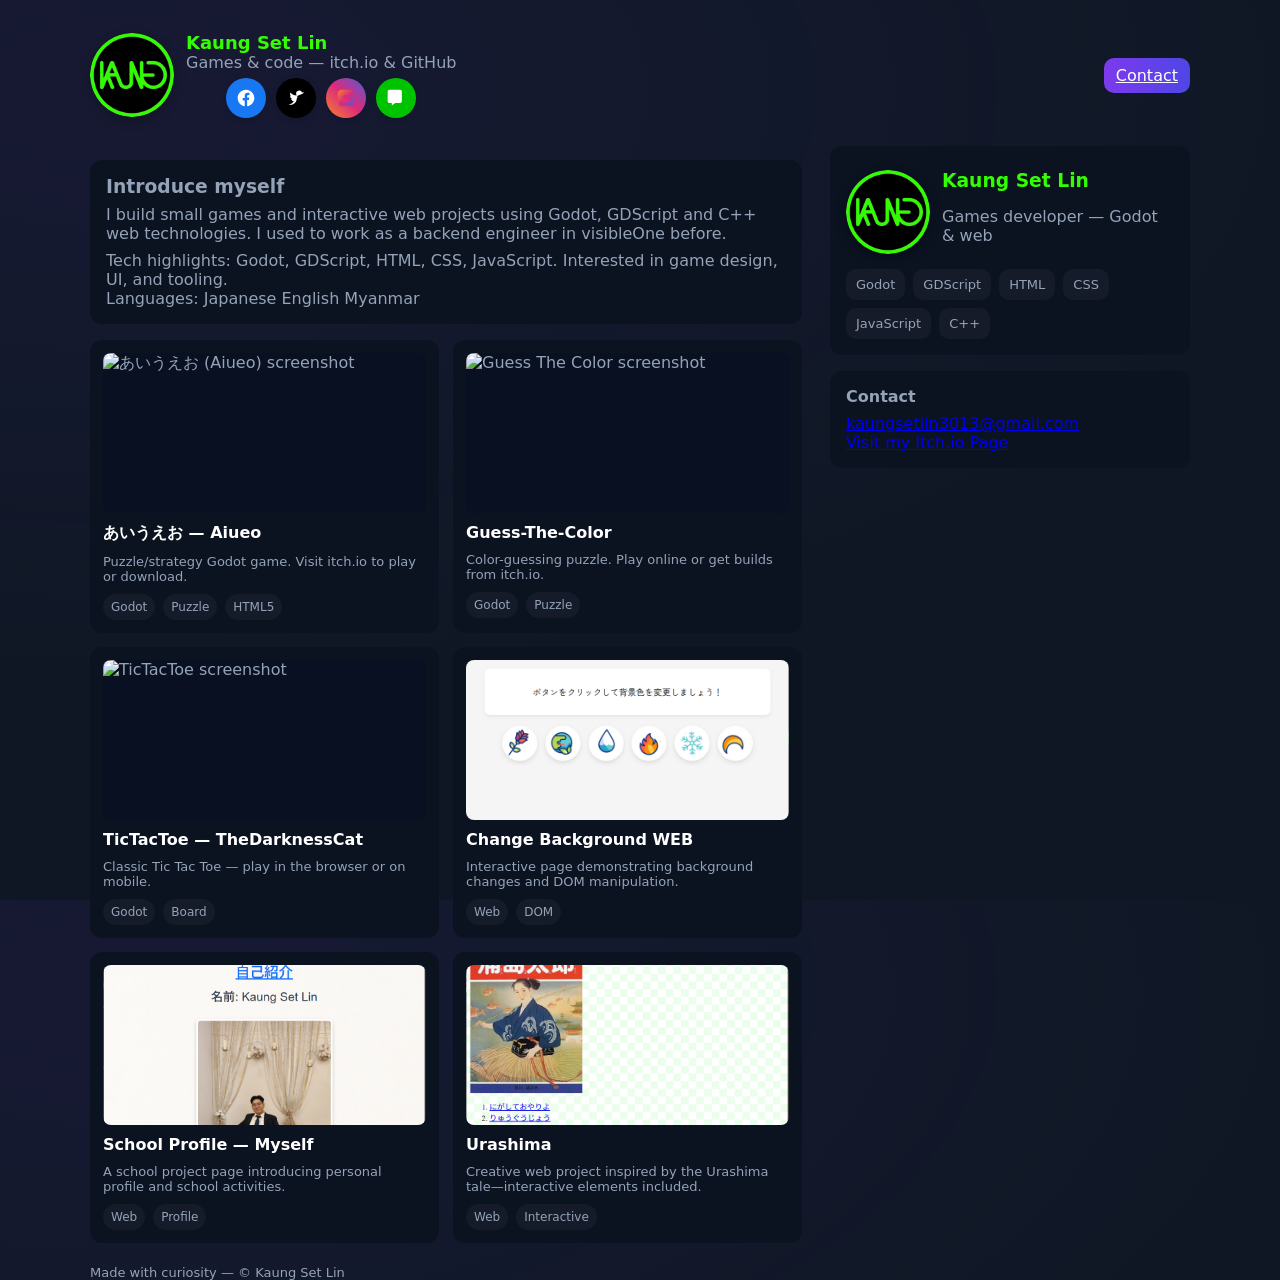
==== commit e5df38b2: "Update index.html" ====
--- a/index.html
+++ b/index.html
@@ -54,8 +54,6 @@
       </div>
 
       <nav>
-        <!-- <button class="nav-btn" data-scroll-to="projects">Projects</button>  
-        <button class="nav-btn" data-scroll-to="about">About</button> -->
         <a class="nav-btn cta" href="mailto:kaungsetlin3013@gmail.com">Contact</a>
       </nav>
     </header>
@@ -112,7 +110,6 @@
             <div class="desc">Interactive page demonstrating background changes and DOM manipulation.</div>
             <div class="tags"><span class="tag">Web</span><span class="tag">DOM</span></div>
           </a>
-
           <a class="project" href="https://kaungsetlin3013.github.io/SchoolProfileProject/myself.html" target="_blank"
             rel="noopener noreferrer">
             <img class="thumb" src="SCH.png"
@@ -122,7 +119,6 @@
             <div class="desc">A school project page introducing personal profile and school activities.</div>
             <div class="tags"><span class="tag">Web</span><span class="tag">Profile</span></div>
           </a>
-
           <a class="project" href="https://kaungsetlin3013.github.io/urashima/urashima.html" target="_blank"
             rel="noopener noreferrer">
             <img class="thumb" src="ushima.png"
@@ -132,30 +128,8 @@
             <div class="desc">Creative web project inspired by the Urashima tale—interactive elements included.</div>
             <div class="tags"><span class="tag">Web</span><span class="tag">Interactive</span></div>
           </a>
-
         </div>
-
-        <!-- <div style="margin-top:18px" class="card">
-          <h4 style="margin:0 0 8px 0">References</h4>
-          <p class="muted" style="margin:0">• <a class="inline-link" href="https://thedarkcat.itch.io/aiueo"
-              target="_blank" rel="noopener noreferrer">あいうえお — itch.io</a></p>
-          <p class="muted" style="margin:6px 0 0 0">• <a class="inline-link"
-              href="https://thedarkcat.itch.io/guess-the-color" target="_blank"
-              rel="noopener noreferrer">Guess-The-Color — itch.io</a></p>
-          <p class="muted" style="margin:6px 0 0 0">• <a class="inline-link" href="https://thedarkcat.itch.io/tictactoe"
-              target="_blank" rel="noopener noreferrer">TicTacToe — itch.io</a></p>
-          <p class="muted" style="margin:6px 0 0 0">• <a class="inline-link"
-              href="https://kaungsetlin3013.github.io/ChangeBackgroundWEB/main.html" target="_blank"
-              rel="noopener noreferrer">Change Background WEB</a></p>
-          <p class="muted" style="margin:6px 0 0 0">• <a class="inline-link"
-              href="https://kaungsetlin3013.github.io/SchoolProfileProject/myself.html" target="_blank"
-              rel="noopener noreferrer">School Profile — Myself</a></p>
-          <p class="muted" style="margin:6px 0 0 0">• <a class="inline-link"
-              href="https://kaungsetlin3013.github.io/urashima/urashima.html" target="_blank"
-              rel="noopener noreferrer">Urashima</a></p>
-        </div> -->
       </section>
-
       <aside class="sidebar">
         <div class="card">
           <div style="display:flex;gap:12px;align-items:center">
@@ -181,60 +155,8 @@
           <p style="margin:0 "><a href="mailto:kaungsetlin3013@gmail.com">kaungsetlin3013@gmail.com</a></p>
           <p style="margin:0 "><a href="https://thedarkcat.itch.io/">Visit my Itch.io Page</a></p>
           <div class="profile-with-social">
-            <!-- keep your existing avatar markup here -->
-            
-          
-            <!-- Social icons row -->
-            <div class="social-icons" role="navigation" aria-label="Social profiles">
-              <!-- Replace href values with your actual profile URLs -->
-              <a class="social-link fb" href="https://www.facebook.com/Kaung.Sett99.9" target="_blank" rel="noopener noreferrer" aria-label="Facebook">
-                <!-- Facebook SVG -->
-                <svg viewBox="0 0 24 24" aria-hidden="true" focusable="false"><path fill="currentColor" d="M22 12.07C22 6.48 17.52 2 11.93 2S2 6.48 2 12.07C2 17.04 5.66 21.19 10.44 21.98v-7.02H8.08v-2.9h2.36V9.4c0-2.33 1.39-3.62 3.52-3.62 1.02 0 2.08.18 2.08.18v2.29h-1.17c-1.15 0-1.51.72-1.51 1.46v1.75h2.58l-.41 2.9h-2.17V21.98C18.34 21.19 22 17.04 22 12.07z"/></svg>
-              </a>
-          
-              <a class="social-link x" href="https://x.com/DarknessCat13?t=OCTqBxMhEPno_N6DRqLfqQ&s=09" target="_blank" rel="noopener noreferrer" aria-label="X (Twitter)">
-                <!-- X (Twitter) SVG -->
-                <svg viewBox="0 0 24 24" aria-hidden="true" focusable="false"><path fill="currentColor" d="M22 5.92c-.64.29-1.33.5-2.05.59.74-.44 1.31-1.14 1.57-1.97-.69.41-1.45.71-2.26.87A3.52 3.52 0 0 0 12.5 8.17c0 .28.03.55.09.81-2.92-.15-5.51-1.55-7.24-3.69-.3.52-.47 1.12-.47 1.77 0 1.22.62 2.3 1.57 2.93-.58-.02-1.12-.18-1.6-.44v.04c0 1.7 1.21 3.12 2.82 3.44-.29.08-.6.12-.92.12-.22 0-.44-.02-.65-.06.45 1.4 1.75 2.42 3.29 2.45A7.07 7.07 0 0 1 3 19.54c.63.36 1.36.57 2.12.57 5.08 0 7.86-4.2 7.86-7.85v-.36c.54-.39 1.01-.88 1.38-1.43-.49.22-1.02.37-1.57.44.57-.34 1.01-.88 1.22-1.52z"/></svg>
-              </a>
-          
-              <a class="social-link ig" href="https://www.instagram.com/the_darkness_cat?igsh=MW9zNW82M295YXh0dw==" target="_blank" rel="noopener noreferrer" aria-label="Instagram">
-                <!-- Instagram SVG (simple camera outline) -->
-                <svg viewBox="0 0 24 24" aria-hidden="true" focusable="false">
-                  <defs>
-                    <linearGradient id="igGrad" x1="0" x2="1" y1="0" y2="1">
-                      <stop offset="0" stop-color="#f58529"/>
-                      <stop offset="0.5" stop-color="#dd2a7b"/>
-                      <stop offset="1" stop-color="#515bd4"/>
-                    </linearGradient>
-                  </defs>
-                  <path fill="url(#igGrad)" d="M7 2h10a5 5 0 0 1 5 5v10a5 5 0 0 1-5 5H7a5 5 0 0 1-5-5V7a5 5 0 0 1 5-5zm5 6.5A4.5 4.5 0 1 0 16.5 13 4.5 4.5 0 0 0 12 8.5zm6-3.2a1.05 1.05 0 1 0 1.05 1.05A1.05 1.05 0 0 0 18 5.3z"/>
-                  <circle cx="12" cy="12" r="3" fill="#fff" opacity="0.0"/>
-                </svg>
-              </a>
-          
-              <a class="social-link line" href="https://line.me/ti/p/nLBiWZQa3i" target="_blank" rel="noopener noreferrer" aria-label="LINE">
-                <!-- LINE SVG (speech bubble with "LINE") -->
-                <svg viewBox="0 0 24 24" aria-hidden="true" focusable="false"><path fill="currentColor" d="M20 2H4a2 2 0 0 0-2 2v12a2 2 0 0 0 2 2h3v3l4-3h6a2 2 0 0 0 2-2V4a2 2 0 0 0-2-2zM9.5 11.2H8V9.1h1.5V8H6.5v5h3V11.2zM12.3 10.6c0-.7.7-1.5 1.6-1.5.6 0 1 .3 1.2.6l1.1-1.1c-.6-.7-1.6-1.1-2.7-1.1-1.9 0-3.2 1.4-3.2 3.1s1.3 3.1 3.2 3.1c1.1 0 2.2-.4 2.7-1.1l-1.1-1.1c-.2.3-.6.6-1.2.6-.9 0-1.6-.8-1.6-1.6zM18 9.1h-1.5V8H16v1.1h-1.5v1.2H16V12H18V10.3h1.1V9.1z"/></svg>
-              </a>
-            </div>
           </div>
         </div>
-
-        <!-- <div class="card">
-          <h4 style="margin:0 0 8px 0">Quick links</h4>
-          <p style="margin:0">• <a href="https://thedarkcat.itch.io/aiueo" target="_blank"
-              rel="noopener noreferrer">あいうえお (Aiueo)</a></p>
-          <p style="margin:6px 0 0 0">• <a href="https://thedarkcat.itch.io/guess-the-color" target="_blank"
-              rel="noopener noreferrer">Guess-The-Color</a></p>
-          <p style="margin:6px 0 0 0">• <a href="https://thedarkcat.itch.io/tictactoe" target="_blank"
-              rel="noopener noreferrer">TicTacToe</a></p>
-          <p style="margin:6px 0 0 0">• <a href="https://kaungsetlin3013.github.io/ChangeBackgroundWEB/main.html"
-              target="_blank" rel="noopener noreferrer">Change Background WEB</a></p>
-          <p style="margin:6px 0 0 0">• <a href="https://kaungsetlin3013.github.io/SchoolProfileProject/myself.html"
-              target="_blank" rel="noopener noreferrer">School Profile — Myself</a></p>
-          <p style="margin:6px 0 0 0">• <a href="https://kaungsetlin3013.github.io/urashima/urashima.html"
-              target="_blank" rel="noopener noreferrer">Urashima</a></p>
-        </div> -->
       </aside>
     </main>
 
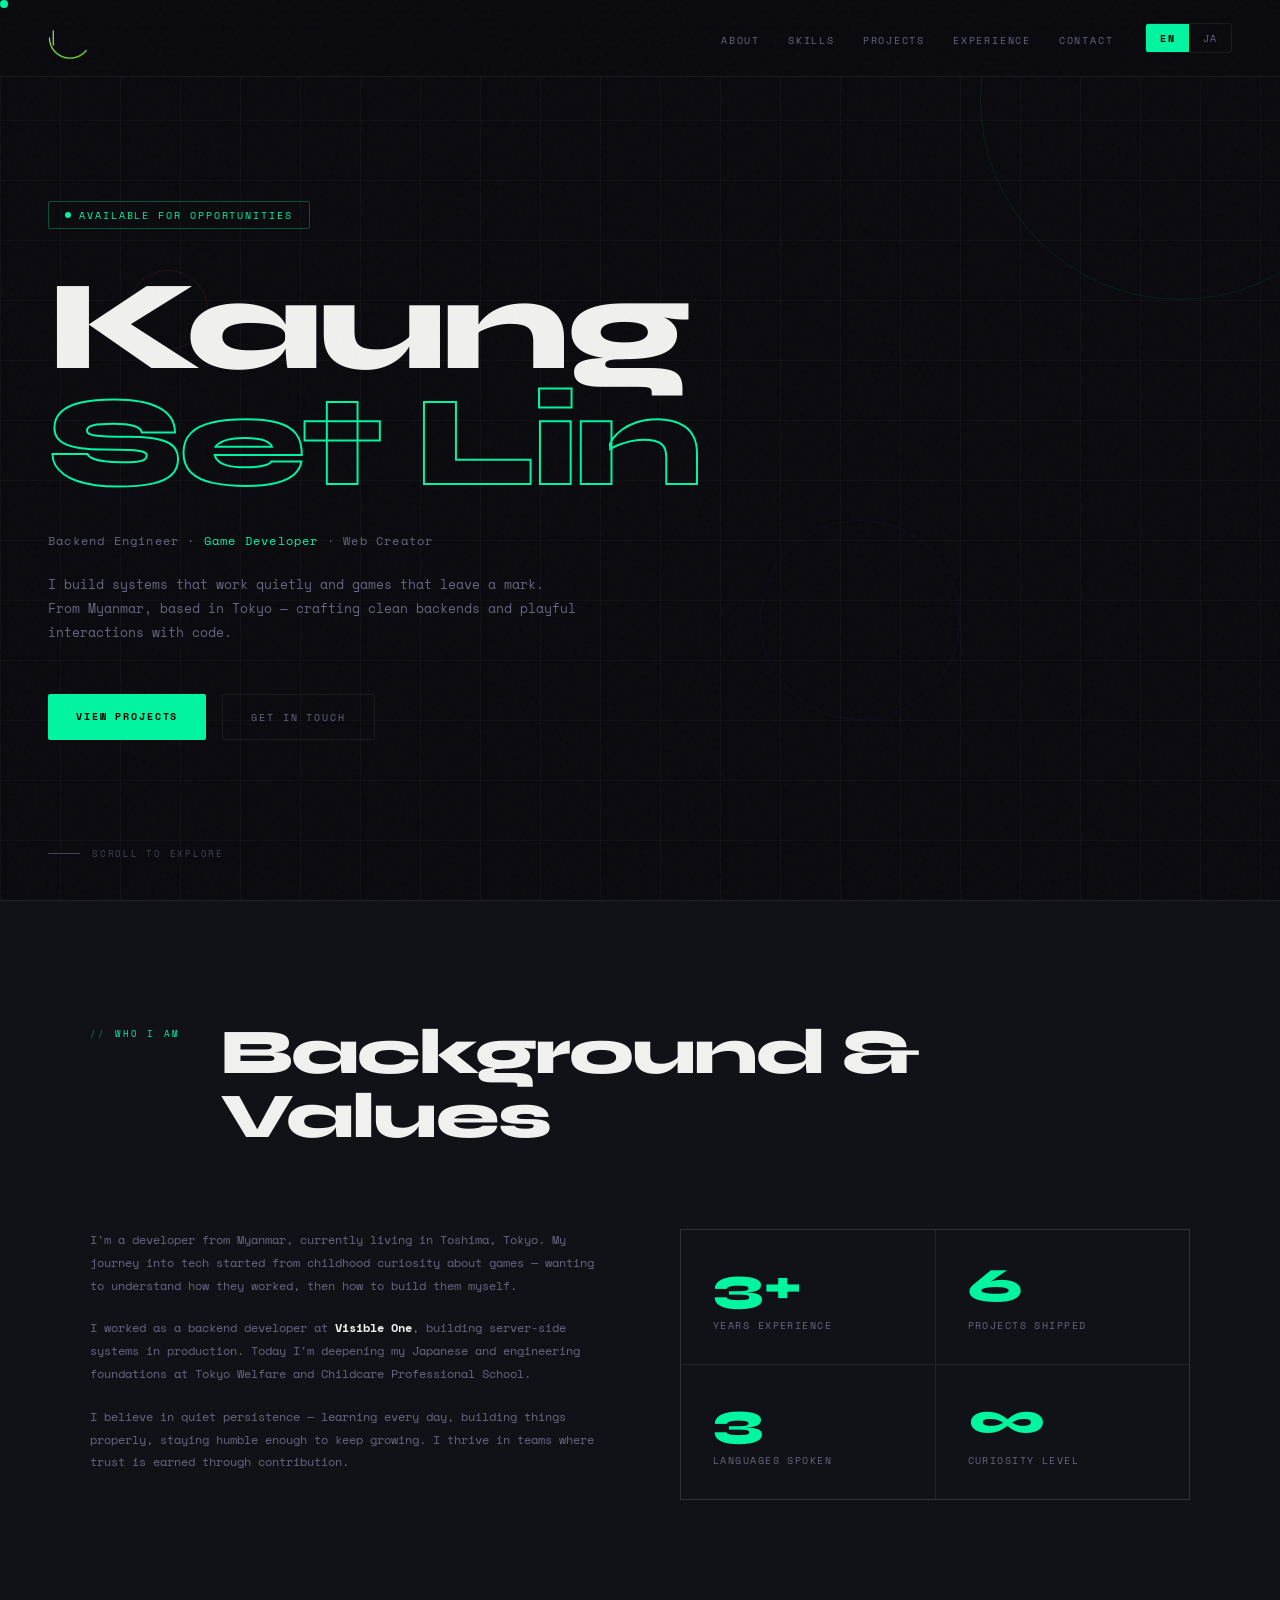
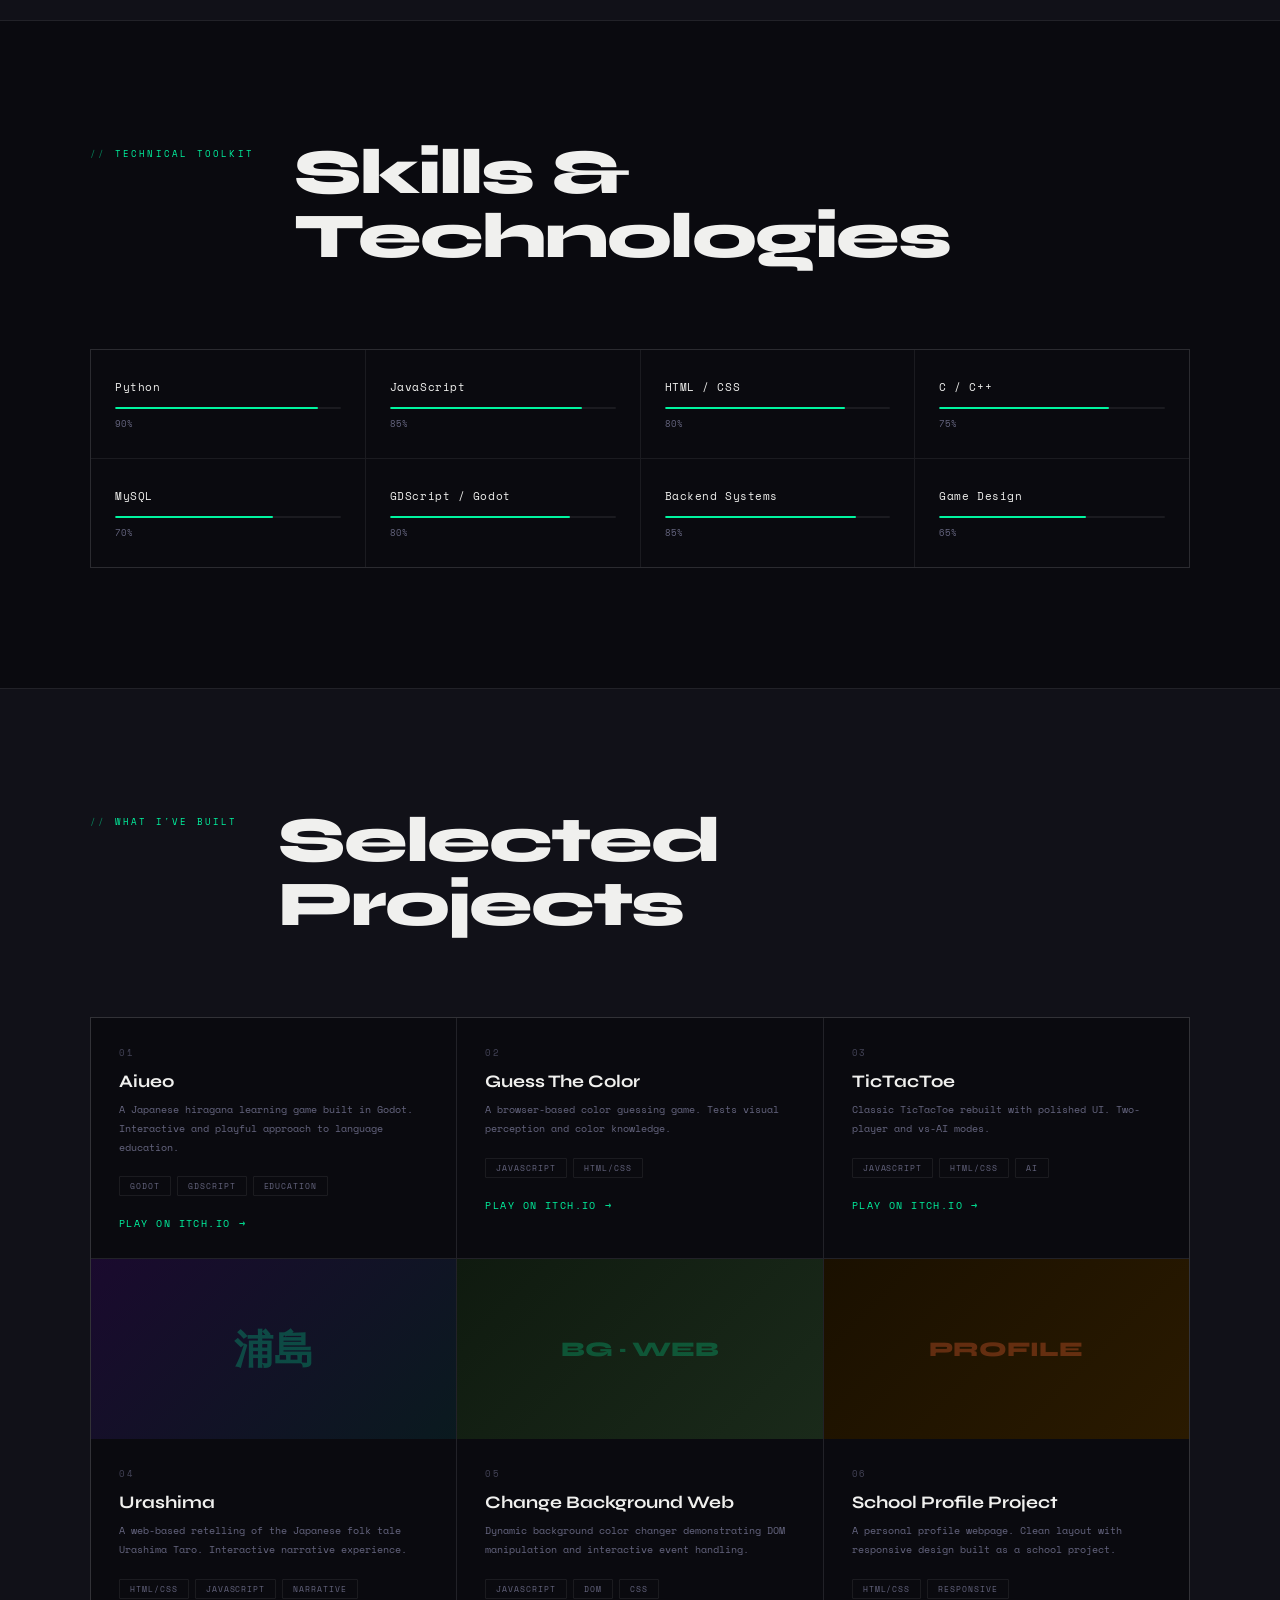
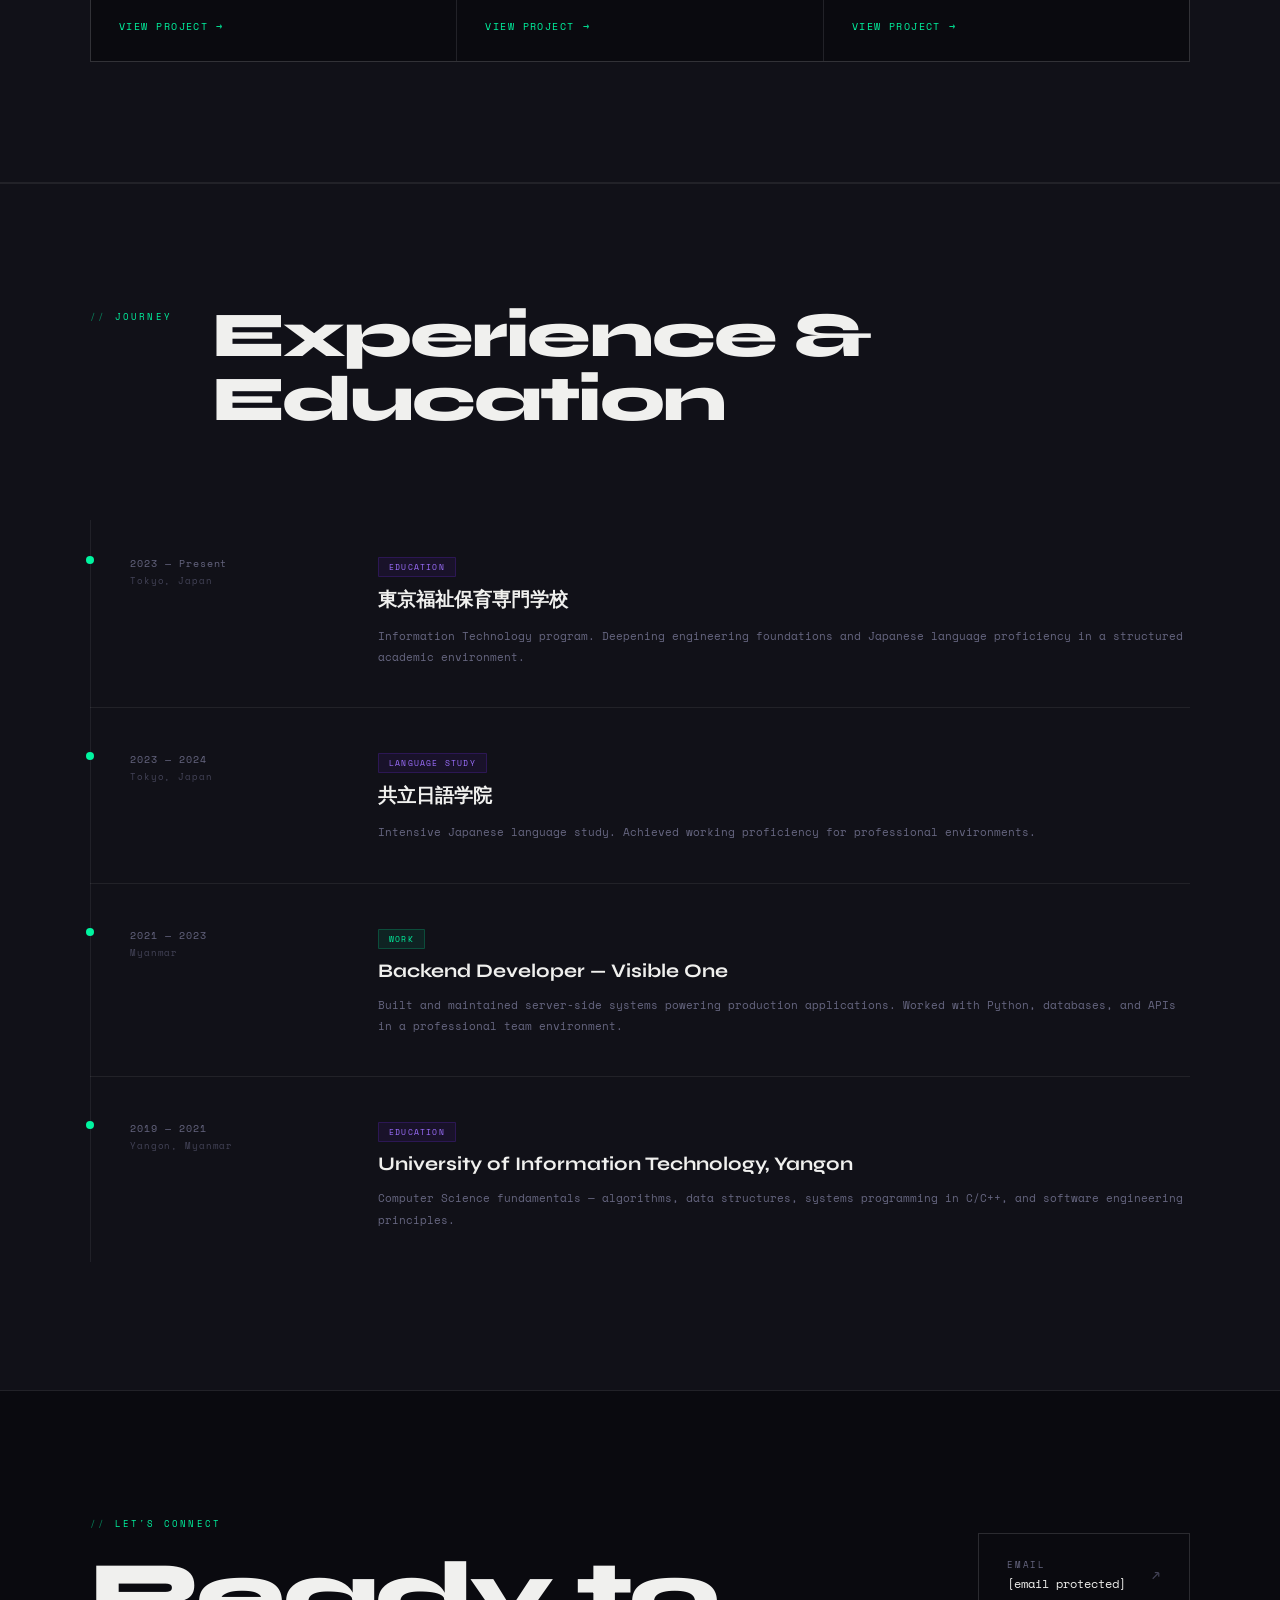
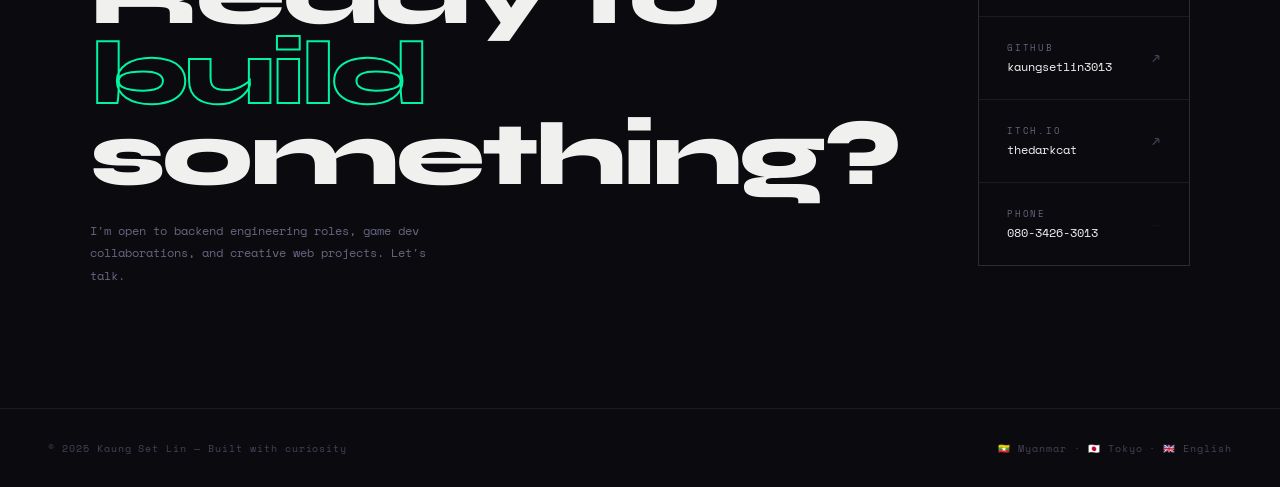
==== commit 74f372f3: "Update project link for Urashima" ====
--- a/index.html
+++ b/index.html
@@ -1,171 +1,656 @@
-<!doctype html>
+<!DOCTYPE html>
 <html lang="en">
-
 <head>
-  <meta charset="utf-8" />
-  <meta name="viewport" content="width=device-width,initial-scale=1" />
-  <title>Portfolio</title>
-  <meta name="description" content="Portfolio of Kaung Set Lin — games, code, and experiments." />
-
-  <link rel="stylesheet" href="style.css">
+<meta charset="UTF-8">
+<meta name="viewport" content="width=device-width, initial-scale=1.0">
+<title>Kaung Set Lin — Backend Engineer & Game Developer</title>
+<link rel="preconnect" href="https://fonts.googleapis.com">
+<link href="https://fonts.googleapis.com/css2?family=Syne:wght@400;700;800&family=Space+Mono:ital,wght@0,400;0,700;1,400&display=swap" rel="stylesheet">
+<style>
+  :root {
+    --bg: #0a0a0f;
+    --surface: #111118;
+    --border: rgba(255,255,255,0.07);
+    --accent: #00f5a0;
+    --accent2: #7b2fff;
+    --accent3: #ff6b35;
+    --text: #f0f0ee;
+    --muted: #666680;
+    --muted2: #444458;
+  }
+  *, *::before, *::after { box-sizing: border-box; margin: 0; padding: 0; }
+  html { scroll-behavior: smooth; }
+  body {
+    background: var(--bg);
+    color: var(--text);
+    font-family: 'Space Mono', monospace;
+    cursor: none;
+    overflow-x: hidden;
+  }
+  body * { cursor: none; }
+
+  /* CUSTOM CURSOR */
+  #cursor-dot {
+    width: 8px; height: 8px;
+    background: var(--accent);
+    border-radius: 50%;
+    position: fixed;
+    pointer-events: none;
+    z-index: 99999;
+    top: 0; left: 0;
+    will-change: transform;
+  }
+  #cursor-ring {
+    width: 36px; height: 36px;
+    border: 1.5px solid var(--accent);
+    border-radius: 50%;
+    position: fixed;
+    pointer-events: none;
+    z-index: 99998;
+    top: 0; left: 0;
+    opacity: 0.5;
+    will-change: transform;
+    transition: width 0.2s ease, height 0.2s ease, opacity 0.2s ease;
+  }
+  #cursor-ring.hover { width: 52px; height: 52px; opacity: 1; }
+
+  /* NOISE */
+  body::before {
+    content: '';
+    position: fixed; inset: 0;
+    background-image: url("data:image/svg+xml,%3Csvg viewBox='0 0 256 256' xmlns='http://www.w3.org/2000/svg'%3E%3Cfilter id='n'%3E%3CfeTurbulence type='fractalNoise' baseFrequency='0.9' numOctaves='4' stitchTiles='stitch'/%3E%3C/filter%3E%3Crect width='100%25' height='100%25' filter='url(%23n)'/%3E%3C/svg%3E");
+    opacity: 0.025; pointer-events: none; z-index: 9997;
+  }
+
+  /* NAV */
+  nav {
+    position: fixed; top: 0; left: 0; right: 0; z-index: 1000;
+    display: flex; align-items: center; justify-content: space-between;
+    padding: 16px 48px;
+    background: rgba(10,10,15,0.9);
+    backdrop-filter: blur(20px);
+    border-bottom: 1px solid var(--border);
+  }
+  .nav-logo { text-decoration: none; display: flex; align-items: center; }
+  .nav-logo img { height: 44px; width: auto; object-fit: contain; display: block; }
+  .nav-right { display: flex; align-items: center; gap: 32px; }
+  .nav-links { list-style: none; display: flex; gap: 28px; }
+  .nav-links a {
+    color: var(--muted); text-decoration: none;
+    font-size: 0.62rem; letter-spacing: 0.18em; text-transform: uppercase;
+    transition: color 0.2s;
+  }
+  .nav-links a:hover, .nav-links a.active { color: var(--accent); }
+
+  /* LANG TOGGLE */
+  .lang-toggle {
+    display: flex; overflow: hidden;
+    border: 1px solid var(--border); border-radius: 3px;
+  }
+  .lang-btn {
+    background: transparent; border: none;
+    color: var(--muted);
+    font-family: 'Space Mono', monospace;
+    font-size: 0.6rem; letter-spacing: 0.12em;
+    padding: 7px 14px; transition: all 0.2s;
+  }
+  .lang-btn:hover { color: var(--accent); background: rgba(0,245,160,0.06); }
+  .lang-btn.active { background: var(--accent); color: #000; font-weight: 700; }
+
+  /* LANG DISPLAY */
+  .lang-en { display: block; }
+  .lang-ja { display: none; }
+  .lang-en-i { display: inline; }
+  .lang-ja-i { display: none; }
+  body.ja .lang-en { display: none; }
+  body.ja .lang-ja { display: block; }
+  body.ja .lang-en-i { display: none; }
+  body.ja .lang-ja-i { display: inline; }
+
+  /* HERO */
+  .hero {
+    min-height: 100vh; display: flex; align-items: center;
+    padding: 120px 48px 80px; position: relative; overflow: hidden;
+  }
+  .hero-grid {
+    position: absolute; inset: 0; pointer-events: none;
+    background-image:
+      linear-gradient(rgba(255,255,255,0.025) 1px, transparent 1px),
+      linear-gradient(90deg, rgba(255,255,255,0.025) 1px, transparent 1px);
+    background-size: 60px 60px;
+  }
+  .hero-shapes { position: absolute; inset: 0; pointer-events: none; overflow: hidden; }
+  .hero-shapes span {
+    position: absolute; border: 1px solid rgba(0,245,160,0.08); border-radius: 50%;
+    animation: floatS 12s ease-in-out infinite;
+  }
+  .hero-shapes span:nth-child(1) { width:400px;height:400px;top:-100px;right:-100px;animation-duration:14s; }
+  .hero-shapes span:nth-child(2) { width:200px;height:200px;bottom:20%;right:25%;animation-duration:10s;animation-delay:-4s;border-color:rgba(123,47,255,0.08); }
+  .hero-shapes span:nth-child(3) { width:80px;height:80px;top:30%;left:10%;animation-duration:8s;animation-delay:-2s;border-color:rgba(255,107,53,0.1); }
+  @keyframes floatS { 0%,100%{transform:translateY(0) rotate(0)} 50%{transform:translateY(-20px) rotate(10deg)} }
+
+  .hero-content { position: relative; max-width: 900px; }
+  .hero-tag {
+    display: inline-flex; align-items: center; gap: 8px;
+    border: 1px solid rgba(0,245,160,0.3); padding: 6px 16px; border-radius: 2px;
+    font-size: 0.6rem; letter-spacing: 0.2em; text-transform: uppercase;
+    color: var(--accent); margin-bottom: 40px;
+    animation: fadeUp 0.6s ease both;
+  }
+  .hero-tag::before {
+    content: ''; width: 6px; height: 6px;
+    background: var(--accent); border-radius: 50%;
+    animation: pulse 2s ease-in-out infinite;
+  }
+  @keyframes pulse { 0%,100%{opacity:1;transform:scale(1)} 50%{opacity:0.4;transform:scale(0.7)} }
+
+  .hero-name {
+    font-family: 'Syne', sans-serif;
+    font-size: clamp(64px, 10vw, 130px);
+    font-weight: 800; line-height: 0.9; letter-spacing: -0.03em;
+    margin-bottom: 32px; animation: fadeUp 0.6s 0.1s ease both;
+  }
+  .hero-name span { -webkit-text-stroke: 2px var(--accent); color: transparent; display: block; }
+  .hero-role {
+    font-size: 0.75rem; letter-spacing: 0.1em; color: var(--muted);
+    margin-bottom: 24px; animation: fadeUp 0.6s 0.2s ease both;
+  }
+  .hero-role em { color: var(--accent); font-style: normal; }
+  .hero-desc {
+    font-size: 0.8rem; line-height: 1.9; color: var(--muted);
+    max-width: 540px; margin-bottom: 48px; animation: fadeUp 0.6s 0.3s ease both;
+  }
+  .hero-cta { display: flex; gap: 16px; flex-wrap: wrap; animation: fadeUp 0.6s 0.4s ease both; }
+  .btn {
+    text-decoration: none; font-family: 'Space Mono', monospace;
+    font-size: 0.65rem; letter-spacing: 0.18em; text-transform: uppercase;
+    padding: 14px 28px; border-radius: 2px; transition: all 0.2s; display: inline-block;
+  }
+  .btn-primary { background: var(--accent); color: #000; font-weight: 700; }
+  .btn-primary:hover { background: #fff; }
+  .btn-ghost { border: 1px solid var(--border); color: var(--muted); }
+  .btn-ghost:hover { border-color: var(--accent); color: var(--accent); }
+  .hero-scroll {
+    position: absolute; bottom: 40px; left: 48px;
+    display: flex; align-items: center; gap: 12px;
+    font-size: 0.55rem; letter-spacing: 0.2em; color: var(--muted2); text-transform: uppercase;
+    animation: fadeUp 0.6s 0.6s ease both;
+  }
+  .hero-scroll::before { content: ''; width: 32px; height: 1px; background: var(--muted2); }
+  @keyframes fadeUp { from{opacity:0;transform:translateY(24px)} to{opacity:1;transform:translateY(0)} }
+
+  /* SECTIONS */
+  section { padding: 120px 48px; }
+  .section-inner { max-width: 1100px; margin: 0 auto; }
+  .section-header { display: grid; grid-template-columns: auto 1fr; align-items: start; gap: 40px; margin-bottom: 80px; }
+  .section-label { font-size: 0.55rem; letter-spacing: 0.25em; text-transform: uppercase; color: var(--accent); padding-top: 6px; white-space: nowrap; }
+  .section-label::before { content: '// '; opacity: 0.5; }
+  .section-title { font-family: 'Syne', sans-serif; font-size: clamp(36px,5vw,64px); font-weight: 800; line-height: 1; letter-spacing: -0.03em; }
+
+  /* ABOUT */
+  .about-section { background: var(--surface); border-top: 1px solid var(--border); border-bottom: 1px solid var(--border); }
+  .about-grid { display: grid; grid-template-columns: 1fr 1fr; gap: 80px; align-items: start; }
+  .about-text p { font-size: 0.75rem; line-height: 1.9; color: var(--muted); margin-bottom: 20px; }
+  .about-text p strong { color: var(--text); }
+  .about-stats { display: grid; grid-template-columns: 1fr 1fr; gap: 1px; background: var(--border); border: 1px solid var(--border); }
+  .stat { background: var(--surface); padding: 32px; }
+  .stat-num { font-family: 'Syne', sans-serif; font-size: 48px; font-weight: 800; color: var(--accent); line-height: 1; margin-bottom: 8px; }
+  .stat-label { font-size: 0.6rem; letter-spacing: 0.15em; color: var(--muted); text-transform: uppercase; }
+
+  /* SKILLS */
+  .skills-grid { display: grid; grid-template-columns: repeat(auto-fill, minmax(220px, 1fr)); gap: 1px; background: var(--border); border: 1px solid var(--border); }
+  .skill-item { background: var(--bg); padding: 28px 24px; opacity: 0; transform: translateY(12px); transition: opacity 0.4s ease, transform 0.4s ease, background 0.2s; }
+  .skill-item.visible { opacity: 1; transform: translateY(0); }
+  .skill-item:hover { background: var(--surface); }
+  .skill-name { font-size: 0.7rem; color: var(--text); margin-bottom: 12px; letter-spacing: 0.05em; }
+  .skill-bar { height: 2px; background: var(--border); border-radius: 1px; overflow: hidden; }
+  .skill-fill { height: 100%; background: var(--accent); width: 0; border-radius: 1px; transition: width 1s ease; }
+  .skill-item.visible .skill-fill { width: var(--w); }
+  .skill-pct { font-size: 0.55rem; color: var(--muted); margin-top: 8px; }
+
+  /* PROJECTS */
+  .projects-section { background: var(--surface); border-top: 1px solid var(--border); border-bottom: 1px solid var(--border); }
+  .projects-grid { display: grid; grid-template-columns: repeat(3, 1fr); gap: 1px; background: var(--border); border: 1px solid var(--border); }
+  .project-card { background: var(--bg); overflow: hidden; opacity: 0; transform: translateY(16px); transition: opacity 0.5s ease, transform 0.5s ease, background 0.3s; }
+  .project-card.visible { opacity: 1; transform: translateY(0); }
+  .project-card:hover { background: var(--surface); }
+  .project-img { width: 100%; height: 180px; object-fit: cover; display: block; filter: grayscale(30%); transition: filter 0.3s; }
+  .project-card:hover .project-img { filter: grayscale(0%); }
+  .project-placeholder { height: 180px; display: flex; align-items: center; justify-content: center; }
+  .project-body { padding: 28px; }
+  .project-num { font-size: 0.55rem; color: var(--muted2); letter-spacing: 0.2em; margin-bottom: 12px; }
+  .project-title { font-family: 'Syne', sans-serif; font-size: 1.1rem; font-weight: 700; margin-bottom: 8px; line-height: 1.2; }
+  .project-desc { font-size: 0.65rem; color: var(--muted); line-height: 1.8; margin-bottom: 20px; }
+  .project-tags { display: flex; flex-wrap: wrap; gap: 6px; margin-bottom: 20px; }
+  .tag { font-size: 0.5rem; letter-spacing: 0.12em; text-transform: uppercase; padding: 3px 10px; border: 1px solid var(--border); color: var(--muted); border-radius: 1px; }
+  .project-link { text-decoration: none; font-size: 0.6rem; letter-spacing: 0.15em; text-transform: uppercase; color: var(--accent); display: flex; align-items: center; gap: 8px; }
+  .project-link::after { content: '→'; transition: transform 0.2s; }
+  .project-link:hover::after { transform: translateX(4px); }
+
+  /* EXPERIENCE */
+  .exp-section { background: var(--surface); border-top: 1px solid var(--border); border-bottom: 1px solid var(--border); }
+  .exp-timeline { position: relative; }
+  .exp-timeline::before { content: ''; position: absolute; left: 0; top: 8px; bottom: 8px; width: 1px; background: var(--border); }
+  .exp-item { display: grid; grid-template-columns: 200px 1fr; gap: 48px; padding: 40px 0 40px 40px; border-bottom: 1px solid var(--border); position: relative; opacity: 0; transform: translateX(-16px); transition: opacity 0.5s ease, transform 0.5s ease; }
+  .exp-item.visible { opacity: 1; transform: translateX(0); }
+  .exp-item:last-child { border-bottom: none; }
+  .exp-item::before { content: ''; position: absolute; left: -4px; top: 44px; width: 8px; height: 8px; background: var(--accent); border-radius: 50%; }
+  .exp-date { font-size: 0.6rem; color: var(--muted); letter-spacing: 0.1em; padding-top: 4px; }
+  .exp-org { font-size: 0.55rem; color: var(--muted2); margin-top: 4px; letter-spacing: 0.1em; }
+  .exp-type { display: inline-flex; align-items: center; font-size: 0.5rem; letter-spacing: 0.15em; text-transform: uppercase; padding: 3px 10px; border-radius: 1px; margin-bottom: 10px; }
+  .exp-type.work { background: rgba(0,245,160,0.08); color: var(--accent); border: 1px solid rgba(0,245,160,0.2); }
+  .exp-type.edu { background: rgba(123,47,255,0.08); color: #9d6fff; border: 1px solid rgba(123,47,255,0.2); }
+  .exp-role { font-family: 'Syne', sans-serif; font-size: 1.2rem; font-weight: 700; margin-bottom: 12px; }
+  .exp-desc { font-size: 0.7rem; color: var(--muted); line-height: 1.9; }
+
+  /* CONTACT */
+  .contact-grid { display: grid; grid-template-columns: 1fr 1fr; gap: 80px; align-items: center; }
+  .contact-heading { font-family: 'Syne', sans-serif; font-size: clamp(48px,7vw,96px); font-weight: 800; line-height: 0.9; letter-spacing: -0.03em; }
+  .contact-heading em { -webkit-text-stroke: 2px var(--accent); color: transparent; font-style: normal; }
+  .contact-sub { font-size: 0.75rem; color: var(--muted); line-height: 1.9; margin-top: 24px; max-width: 340px; }
+  .contact-links { display: flex; flex-direction: column; gap: 1px; background: var(--border); border: 1px solid var(--border); }
+  .contact-link { background: var(--bg); padding: 24px 28px; text-decoration: none; display: flex; align-items: center; justify-content: space-between; transition: background 0.2s; }
+  .contact-link:hover { background: var(--surface); }
+  .contact-link-label { font-size: 0.55rem; letter-spacing: 0.2em; text-transform: uppercase; color: var(--muted); margin-bottom: 4px; }
+  .contact-link-val { font-size: 0.75rem; color: var(--text); }
+  .contact-arrow { color: var(--muted2); transition: color 0.2s, transform 0.2s; font-size: 1rem; }
+  .contact-link:hover .contact-arrow { color: var(--accent); transform: translate(3px,-3px); }
+
+  footer { padding: 32px 48px; border-top: 1px solid var(--border); display: flex; align-items: center; justify-content: space-between; }
+  .footer-text { font-size: 0.6rem; color: var(--muted2); letter-spacing: 0.1em; }
+
+  /* REVEAL */
+  .reveal { opacity: 0; transform: translateY(20px); transition: opacity 0.6s ease, transform 0.6s ease; }
+  .reveal.visible { opacity: 1; transform: translateY(0); }
+
+  @media (max-width: 900px) {
+    nav { padding: 14px 24px; }
+    .nav-links { display: none; }
+    .hero { padding: 100px 24px 60px; }
+    section { padding: 80px 24px; }
+    .about-grid, .contact-grid { grid-template-columns: 1fr; gap: 48px; }
+    .projects-grid { grid-template-columns: 1fr 1fr; }
+    .exp-item { grid-template-columns: 1fr; gap: 8px; padding-left: 28px; }
+    footer { flex-direction: column; gap: 8px; text-align: center; padding: 24px; }
+  }
+  @media (max-width: 600px) {
+    .projects-grid { grid-template-columns: 1fr; }
+    .hero-name { font-size: 52px; }
+  }
+</style>
 </head>
-
 <body>
-  <div class="wrap">
-    <header>
-      <div class="brand">
-        <img src="avatar_round_120.png" alt="Kaung Set Lin" class="avatar-img">
-        <div>
-          <h1>Kaung Set Lin</h1>
-          <p class="lead">Games & code — itch.io & GitHub</p>
-          <div class="social-icons" role="navigation" aria-label="Social profiles">
-              <!-- Replace href values with your actual profile URLs -->
-              <a class="social-link fb" href="https://www.facebook.com/Kaung.Sett99.9" target="_blank" rel="noopener noreferrer" aria-label="Facebook">
-                <!-- Facebook SVG -->
-                <svg viewBox="0 0 24 24" aria-hidden="true" focusable="false"><path fill="currentColor" d="M22 12.07C22 6.48 17.52 2 11.93 2S2 6.48 2 12.07C2 17.04 5.66 21.19 10.44 21.98v-7.02H8.08v-2.9h2.36V9.4c0-2.33 1.39-3.62 3.52-3.62 1.02 0 2.08.18 2.08.18v2.29h-1.17c-1.15 0-1.51.72-1.51 1.46v1.75h2.58l-.41 2.9h-2.17V21.98C18.34 21.19 22 17.04 22 12.07z"/></svg>
-              </a>
-          
-              <a class="social-link x" href="https://x.com/DarknessCat13?t=OCTqBxMhEPno_N6DRqLfqQ&s=09" target="_blank" rel="noopener noreferrer" aria-label="X (Twitter)">
-                <!-- X (Twitter) SVG -->
-                <svg viewBox="0 0 24 24" aria-hidden="true" focusable="false"><path fill="currentColor" d="M22 5.92c-.64.29-1.33.5-2.05.59.74-.44 1.31-1.14 1.57-1.97-.69.41-1.45.71-2.26.87A3.52 3.52 0 0 0 12.5 8.17c0 .28.03.55.09.81-2.92-.15-5.51-1.55-7.24-3.69-.3.52-.47 1.12-.47 1.77 0 1.22.62 2.3 1.57 2.93-.58-.02-1.12-.18-1.6-.44v.04c0 1.7 1.21 3.12 2.82 3.44-.29.08-.6.12-.92.12-.22 0-.44-.02-.65-.06.45 1.4 1.75 2.42 3.29 2.45A7.07 7.07 0 0 1 3 19.54c.63.36 1.36.57 2.12.57 5.08 0 7.86-4.2 7.86-7.85v-.36c.54-.39 1.01-.88 1.38-1.43-.49.22-1.02.37-1.57.44.57-.34 1.01-.88 1.22-1.52z"/></svg>
-              </a>
-          
-              <a class="social-link ig" href="https://www.instagram.com/the_darkness_cat?igsh=MW9zNW82M295YXh0dw==" target="_blank" rel="noopener noreferrer" aria-label="Instagram">
-                <!-- Instagram SVG (simple camera outline) -->
-                <svg viewBox="0 0 24 24" aria-hidden="true" focusable="false">
-                  <defs>
-                    <linearGradient id="igGrad" x1="0" x2="1" y1="0" y2="1">
-                      <stop offset="0" stop-color="#f58529"/>
-                      <stop offset="0.5" stop-color="#dd2a7b"/>
-                      <stop offset="1" stop-color="#515bd4"/>
-                    </linearGradient>
-                  </defs>
-                  <path fill="url(#igGrad)" d="M7 2h10a5 5 0 0 1 5 5v10a5 5 0 0 1-5 5H7a5 5 0 0 1-5-5V7a5 5 0 0 1 5-5zm5 6.5A4.5 4.5 0 1 0 16.5 13 4.5 4.5 0 0 0 12 8.5zm6-3.2a1.05 1.05 0 1 0 1.05 1.05A1.05 1.05 0 0 0 18 5.3z"/>
-                  <circle cx="12" cy="12" r="3" fill="#fff" opacity="0.0"/>
-                </svg>
-              </a>
-          
-              <a class="social-link line" href="https://line.me/ti/p/nLBiWZQa3i" target="_blank" rel="noopener noreferrer" aria-label="LINE">
-                <!-- LINE SVG (speech bubble with "LINE") -->
-                <svg viewBox="0 0 24 24" aria-hidden="true" focusable="false"><path fill="currentColor" d="M20 2H4a2 2 0 0 0-2 2v12a2 2 0 0 0 2 2h3v3l4-3h6a2 2 0 0 0 2-2V4a2 2 0 0 0-2-2zM9.5 11.2H8V9.1h1.5V8H6.5v5h3V11.2zM12.3 10.6c0-.7.7-1.5 1.6-1.5.6 0 1 .3 1.2.6l1.1-1.1c-.6-.7-1.6-1.1-2.7-1.1-1.9 0-3.2 1.4-3.2 3.1s1.3 3.1 3.2 3.1c1.1 0 2.2-.4 2.7-1.1l-1.1-1.1c-.2.3-.6.6-1.2.6-.9 0-1.6-.8-1.6-1.6zM18 9.1h-1.5V8H16v1.1h-1.5v1.2H16V12H18V10.3h1.1V9.1z"/></svg>
-              </a>
-            </div>
-        </div>
-      </div>
-
-      <nav>
-        <a class="nav-btn cta" href="mailto:kaungsetlin3013@gmail.com">Contact</a>
-      </nav>
-    </header>
-
-    <main>
-      <section>
-        <!-- ABOUT section (target for the About button) -->
-        <div id="about" class="card" style="margin-top:14px">
-          <h3 style="margin:0 0 8px 0">Introduce myself</h3>
-          <p class="muted" style="margin:0 0 8px 0">I build small games and interactive web projects using Godot, GDScript and C++ web technologies. I used to work as a backend engineer in visibleOne before.</p>
-          <p class="muted" style="margin:0">Tech highlights: Godot, GDScript, HTML, CSS, JavaScript. Interested in game
-            design, UI, and tooling.</p>
-            <p class="muted" style="margin:0">Languages: Japanese English Myanmar</p>
-        </div>
-
-        <div id="projects" class="projects" style="margin-top:14px">
-
-          <a class="project" href="https://thedarkcat.itch.io/aiueo" target="_blank" rel="noopener noreferrer">
-            <!-- Thumbnail: using the itch.io-hosted screenshot provided -->
-            <img class="thumb" src="https://img.itch.zone/aW1nLzEyMzU5MjA0LnBuZw==/original/bqWl5w.png"
-              alt="あいうえお (Aiueo) screenshot">
-            <div class="thumb-fallback">Preview</div>
-            <div class="title">あいうえお — Aiueo</div>
-            <div class="desc">Puzzle/strategy Godot game. Visit itch.io to play or download.</div>
-            <div class="tags"><span class="tag">Godot</span><span class="tag">Puzzle</span><span
-                class="tag">HTML5</span></div>
-          </a>
-
-          <a class="project" href="https://thedarkcat.itch.io/guess-the-color" target="_blank"
-            rel="noopener noreferrer">
-            <img class="thumb" src="https://img.itch.zone/aW1nLzExOTExMzE4LnBuZw==/original/Mu%2B08a.png"
-              alt="Guess The Color screenshot">
-            <div class="thumb-fallback">Preview</div>
-            <div class="title">Guess-The-Color</div>
-            <div class="desc">Color-guessing puzzle. Play online or get builds from itch.io.</div>
-            <div class="tags"><span class="tag">Godot</span><span class="tag">Puzzle</span></div>
-          </a>
-
-          <a class="project" href="https://thedarkcat.itch.io/tictactoe" target="_blank" rel="noopener noreferrer">
-            <img class="thumb" src="https://img.itch.zone/aW1nLzEwODM1ODczLnBuZw==/105x83%23/Z9aWh2.png"
-              alt="TicTacToe screenshot">
-            <div class="thumb-fallback">Preview</div>
-            <div class="title">TicTacToe — TheDarknessCat</div>
-            <div class="desc">Classic Tic Tac Toe — play in the browser or on mobile.</div>
-            <div class="tags"><span class="tag">Godot</span><span class="tag">Board</span></div>
-          </a>
-
-          <a class="project" href="https://kaungsetlin3013.github.io/ChangeBackgroundWEB/main.html" target="_blank"
-            rel="noopener noreferrer">
-            <img class="thumb" src="ChangeBackground.png"
-              alt="Change Background WEB screenshot">
-            <div class="thumb-fallback">Preview</div>
-            <div class="title">Change Background WEB</div>
-            <div class="desc">Interactive page demonstrating background changes and DOM manipulation.</div>
-            <div class="tags"><span class="tag">Web</span><span class="tag">DOM</span></div>
-          </a>
-          <a class="project" href="https://kaungsetlin3013.github.io/SchoolProfileProject/myself.html" target="_blank"
-            rel="noopener noreferrer">
-            <img class="thumb" src="SCH.png"
-              alt="School Profile screenshot">
-            <div class="thumb-fallback">Preview</div>
-            <div class="title">School Profile — Myself</div>
-            <div class="desc">A school project page introducing personal profile and school activities.</div>
-            <div class="tags"><span class="tag">Web</span><span class="tag">Profile</span></div>
-          </a>
-          <a class="project" href="https://kaungsetlin3013.github.io/urashima/urashima.html" target="_blank"
-            rel="noopener noreferrer">
-            <img class="thumb" src="ushima.png"
-              alt="Urashima project screenshot">
-            <div class="thumb-fallback">Preview</div>
-            <div class="title">Urashima</div>
-            <div class="desc">Creative web project inspired by the Urashima tale—interactive elements included.</div>
-            <div class="tags"><span class="tag">Web</span><span class="tag">Interactive</span></div>
-          </a>
-        </div>
-      </section>
-      <aside class="sidebar">
-        <div class="card">
-          <div style="display:flex;gap:12px;align-items:center">
-            <img src="avatar_round_120.png" alt="Kaung Set Lin" class="avatar-img">
-            <div class="meta">
-              <h3>Kaung Set Lin</h3>
-              <p class="muted">Games developer — Godot & web</p>
-            </div>
-          </div>
-          
-          <div class="skills">
-            <div class="skill">Godot</div>
-            <div class="skill">GDScript</div>
-            <div class="skill">HTML</div>
-            <div class="skill">CSS</div>
-            <div class="skill">JavaScript</div>
-            <div class="skill">C++</div>
-          </div>
-        </div>
-        
-        <div class="card">
-          <h4 style="margin:0 0 8px 0">Contact</h4>
-          <p style="margin:0 "><a href="mailto:kaungsetlin3013@gmail.com">kaungsetlin3013@gmail.com</a></p>
-          <p style="margin:0 "><a href="https://thedarkcat.itch.io/">Visit my Itch.io Page</a></p>
-          <div class="profile-with-social">
-          </div>
-        </div>
-      </aside>
-    </main>
-
-    <footer>
-      <p>Made with curiosity — © <span id="year"></span> Kaung Set Lin</p>
-    </footer>
-  </div>
-
-  <link rel="stylesheet" href="script.js">
+
+<div id="cursor-dot"></div>
+<div id="cursor-ring"></div>
+
+<nav>
+  <a href="#" class="nav-logo">
+    <img src="KaungGif.gif" alt="Kaung Set Lin Logo">
+  </a>
+  <div class="nav-right">
+    <ul class="nav-links">
+      <li><a href="#about"><span class="lang-en-i">About</span><span class="lang-ja-i">自己紹介</span></a></li>
+      <li><a href="#skills"><span class="lang-en-i">Skills</span><span class="lang-ja-i">スキル</span></a></li>
+      <li><a href="#projects"><span class="lang-en-i">Projects</span><span class="lang-ja-i">制作</span></a></li>
+      <li><a href="#experience"><span class="lang-en-i">Experience</span><span class="lang-ja-i">経歴</span></a></li>
+      <li><a href="#contact"><span class="lang-en-i">Contact</span><span class="lang-ja-i">連絡</span></a></li>
+    </ul>
+    <div class="lang-toggle">
+      <button class="lang-btn active" id="btn-en" onclick="setLang('en')">EN</button>
+      <button class="lang-btn" id="btn-ja" onclick="setLang('ja')">JA</button>
+    </div>
+  </div>
+</nav>
+
+<!-- HERO -->
+<section class="hero" id="home">
+  <div class="hero-grid"></div>
+  <div class="hero-shapes"><span></span><span></span><span></span></div>
+  <div class="hero-content">
+    <div class="hero-tag">
+      <span class="lang-en-i">Available for opportunities</span>
+      <span class="lang-ja-i">お仕事募集中</span>
+    </div>
+    <h1 class="hero-name">Kaung<span>Set Lin</span></h1>
+    <p class="hero-role">
+      <span class="lang-en-i">Backend Engineer · <em>Game Developer</em> · Web Creator</span>
+      <span class="lang-ja-i">バックエンドエンジニア · <em>ゲーム開発者</em> · Web制作</span>
+    </p>
+    <p class="hero-desc">
+      <span class="lang-en">I build systems that work quietly and games that leave a mark.<br>From Myanmar, based in Tokyo — crafting clean backends and playful interactions with code.</span>
+      <span class="lang-ja">静かに動くシステムと、心に残るゲームをつくる。<br>ミャンマー出身、東京在住 ― きれいなバックエンドと楽しいインタラクションをコードで構築しています。</span>
+    </p>
+    <div class="hero-cta">
+      <a href="#projects" class="btn btn-primary">
+        <span class="lang-en-i">View Projects</span><span class="lang-ja-i">プロジェクトを見る</span>
+      </a>
+      <a href="https://github.com/kaungsetlin3013" target="_blank" class="btn btn-ghost">
+        <span class="lang-en-i">Get in Touch</span><span class="lang-ja-i">お問い合わせ</span>
+      </a>
+    </div>
+  </div>
+  <div class="hero-scroll">
+    <span class="lang-en-i">Scroll to explore</span><span class="lang-ja-i">スクロール</span>
+  </div>
+</section>
+
+<!-- ABOUT -->
+<section class="about-section" id="about">
+  <div class="section-inner">
+    <div class="section-header reveal">
+      <div class="section-label"><span class="lang-en-i">Who I Am</span><span class="lang-ja-i">自己紹介</span></div>
+      <h2 class="section-title"><span class="lang-en">Background &<br>Values</span><span class="lang-ja">経歴と<br>価値観</span></h2>
+    </div>
+    <div class="about-grid">
+      <div class="about-text reveal">
+        <p>
+          <span class="lang-en">I'm a developer from Myanmar, currently living in Toshima, Tokyo. My journey into tech started from childhood curiosity about games — wanting to understand how they worked, then how to build them myself.</span>
+          <span class="lang-ja">ミャンマー出身のエンジニアで、現在は東京都豊島区に住んでいます。幼少期からゲームへの好奇心があり、「どうやって動くのか」「自分で作れるか」という疑問がIT・技術への入り口となりました。</span>
+        </p>
+        <p>
+          <span class="lang-en">I worked as a backend developer at <strong>Visible One</strong>, building server-side systems in production. Today I'm deepening my Japanese and engineering foundations at Tokyo Welfare and Childcare Professional School.</span>
+          <span class="lang-ja"><strong>Visible One</strong>でバックエンドエンジニアとして働き、プロダクション環境のサーバーサイドシステムを構築しました。現在は東京福祉保育専門学校でITと日本語の基礎をさらに深めています。</span>
+        </p>
+        <p>
+          <span class="lang-en">I believe in quiet persistence — learning every day, building things properly, staying humble enough to keep growing. I thrive in teams where trust is earned through contribution.</span>
+          <span class="lang-ja">「地道に続けること」を大切にしています。毎日学び、丁寧に物をつくり、成長し続けるために謙虚でいること。貢献によって信頼を築けるチームで力を発揮できます。</span>
+        </p>
+      </div>
+      <div class="about-stats reveal">
+        <div class="stat"><div class="stat-num">3+</div><div class="stat-label"><span class="lang-en-i">Years experience</span><span class="lang-ja-i">年の経験</span></div></div>
+        <div class="stat"><div class="stat-num">6</div><div class="stat-label"><span class="lang-en-i">Projects shipped</span><span class="lang-ja-i">制作プロジェクト</span></div></div>
+        <div class="stat"><div class="stat-num">3</div><div class="stat-label"><span class="lang-en-i">Languages spoken</span><span class="lang-ja-i">話せる言語</span></div></div>
+        <div class="stat"><div class="stat-num">∞</div><div class="stat-label"><span class="lang-en-i">Curiosity level</span><span class="lang-ja-i">好奇心レベル</span></div></div>
+      </div>
+    </div>
+  </div>
+</section>
+
+<!-- SKILLS -->
+<section id="skills">
+  <div class="section-inner">
+    <div class="section-header reveal">
+      <div class="section-label"><span class="lang-en-i">Technical Toolkit</span><span class="lang-ja-i">技術スキル</span></div>
+      <h2 class="section-title"><span class="lang-en">Skills &<br>Technologies</span><span class="lang-ja">スキルと<br>技術</span></h2>
+    </div>
+    <div class="skills-grid">
+      <div class="skill-item" style="--w:90%"><div class="skill-name">Python</div><div class="skill-bar"><div class="skill-fill"></div></div><div class="skill-pct">90%</div></div>
+      <div class="skill-item" style="--w:85%"><div class="skill-name">JavaScript</div><div class="skill-bar"><div class="skill-fill"></div></div><div class="skill-pct">85%</div></div>
+      <div class="skill-item" style="--w:80%"><div class="skill-name">HTML / CSS</div><div class="skill-bar"><div class="skill-fill"></div></div><div class="skill-pct">80%</div></div>
+      <div class="skill-item" style="--w:75%"><div class="skill-name">C / C++</div><div class="skill-bar"><div class="skill-fill"></div></div><div class="skill-pct">75%</div></div>
+      <div class="skill-item" style="--w:70%"><div class="skill-name">MySQL</div><div class="skill-bar"><div class="skill-fill"></div></div><div class="skill-pct">70%</div></div>
+      <div class="skill-item" style="--w:80%"><div class="skill-name">GDScript / Godot</div><div class="skill-bar"><div class="skill-fill"></div></div><div class="skill-pct">80%</div></div>
+      <div class="skill-item" style="--w:85%"><div class="skill-name">Backend Systems</div><div class="skill-bar"><div class="skill-fill"></div></div><div class="skill-pct">85%</div></div>
+      <div class="skill-item" style="--w:65%"><div class="skill-name">Game Design</div><div class="skill-bar"><div class="skill-fill"></div></div><div class="skill-pct">65%</div></div>
+    </div>
+  </div>
+</section>
+
+<!-- PROJECTS -->
+<section class="projects-section" id="projects">
+  <div class="section-inner">
+    <div class="section-header reveal">
+      <div class="section-label"><span class="lang-en-i">What I've Built</span><span class="lang-ja-i">制作実績</span></div>
+      <h2 class="section-title"><span class="lang-en">Selected<br>Projects</span><span class="lang-ja">主な<br>プロジェクト</span></h2>
+    </div>
+    <div class="projects-grid">
+
+      <div class="project-card">
+        <img class="project-img" src="https://img.itch.zone/aW1nLzE1NTUwMzUwLnBuZw==/315x250%23c/3b2V0n.png" alt="Aiueo" onerror="this.style.display='none'">
+        <div class="project-body">
+          <div class="project-num">01</div>
+          <div class="project-title">Aiueo</div>
+          <div class="project-desc"><span class="lang-en">A Japanese hiragana learning game built in Godot. Interactive and playful approach to language education.</span><span class="lang-ja">Godotで制作した平仮名学習ゲーム。楽しく遊びながら日本語を学べる作品。</span></div>
+          <div class="project-tags"><span class="tag">Godot</span><span class="tag">GDScript</span><span class="tag">Education</span></div>
+          <a href="https://thedarkcat.itch.io/aiueo" target="_blank" class="project-link"><span class="lang-en-i">Play on itch.io</span><span class="lang-ja-i">itch.ioでプレイ</span></a>
+        </div>
+      </div>
+
+      <div class="project-card">
+        <img class="project-img" src="https://img.itch.zone/aW1nLzE1NTQ5NzgwLnBuZw==/315x250%23c/2cSnIo.png" alt="Guess The Color" onerror="this.style.display='none'">
+        <div class="project-body">
+          <div class="project-num">02</div>
+          <div class="project-title">Guess The Color</div>
+          <div class="project-desc"><span class="lang-en">A browser-based color guessing game. Tests visual perception and color knowledge.</span><span class="lang-ja">ブラウザで遊べる色当てゲーム。視覚認識と色彩知識を試す。</span></div>
+          <div class="project-tags"><span class="tag">JavaScript</span><span class="tag">HTML/CSS</span></div>
+          <a href="https://thedarkcat.itch.io/guess-the-color" target="_blank" class="project-link"><span class="lang-en-i">Play on itch.io</span><span class="lang-ja-i">itch.ioでプレイ</span></a>
+        </div>
+      </div>
+
+      <div class="project-card">
+        <img class="project-img" src="https://img.itch.zone/aW1nLzE1NTQ5NzMwLnBuZw==/315x250%23c/n0HLkk.png" alt="TicTacToe" onerror="this.style.display='none'">
+        <div class="project-body">
+          <div class="project-num">03</div>
+          <div class="project-title">TicTacToe</div>
+          <div class="project-desc"><span class="lang-en">Classic TicTacToe rebuilt with polished UI. Two-player and vs-AI modes.</span><span class="lang-ja">洗練されたUIで再構築した三目並べ。二人対戦とAI対戦モードを実装。</span></div>
+          <div class="project-tags"><span class="tag">JavaScript</span><span class="tag">HTML/CSS</span><span class="tag">AI</span></div>
+          <a href="https://thedarkcat.itch.io/tictactoe" target="_blank" class="project-link"><span class="lang-en-i">Play on itch.io</span><span class="lang-ja-i">itch.ioでプレイ</span></a>
+        </div>
+      </div>
+
+      <div class="project-card">
+        <div class="project-placeholder" style="background:linear-gradient(135deg,#1a0a2e,#0a1a1f)">
+          <span style="font-family:'Syne',sans-serif;font-size:2.5rem;font-weight:800;color:rgba(0,245,160,0.25)">浦島</span>
+        </div>
+        <div class="project-body">
+          <div class="project-num">04</div>
+          <div class="project-title">Urashima</div>
+          <div class="project-desc"><span class="lang-en">A web-based retelling of the Japanese folk tale Urashima Taro. Interactive narrative experience.</span><span class="lang-ja">日本の民話「浦島太郎」をWebで再現したインタラクティブな物語体験。</span></div>
+          <div class="project-tags"><span class="tag">HTML/CSS</span><span class="tag">JavaScript</span><span class="tag">Narrative</span></div>
+          <a href="https://kaungsetlin3013.github.io/urashima/" target="_blank" class="project-link"><span class="lang-en-i">View project</span><span class="lang-ja-i">プロジェクトを見る</span></a>
+        </div>
+      </div>
+
+      <div class="project-card">
+        <div class="project-placeholder" style="background:linear-gradient(135deg,#0f1a0f,#1a2a1a)">
+          <span style="font-family:'Syne',sans-serif;font-size:1.3rem;font-weight:800;color:rgba(0,245,160,0.25)">BG · WEB</span>
+        </div>
+        <div class="project-body">
+          <div class="project-num">05</div>
+          <div class="project-title">Change Background Web</div>
+          <div class="project-desc"><span class="lang-en">Dynamic background color changer demonstrating DOM manipulation and interactive event handling.</span><span class="lang-ja">DOM操作とインタラクティブなイベント処理を実演する背景色変更ツール。</span></div>
+          <div class="project-tags"><span class="tag">JavaScript</span><span class="tag">DOM</span><span class="tag">CSS</span></div>
+          <a href="https://kaungsetlin3013.github.io/ChangeBackgroundWEB/main.html" target="_blank" class="project-link"><span class="lang-en-i">View project</span><span class="lang-ja-i">プロジェクトを見る</span></a>
+        </div>
+      </div>
+
+      <div class="project-card">
+        <div class="project-placeholder" style="background:linear-gradient(135deg,#1a1000,#2a1a00)">
+          <span style="font-family:'Syne',sans-serif;font-size:1.3rem;font-weight:800;color:rgba(255,107,53,0.3)">PROFILE</span>
+        </div>
+        <div class="project-body">
+          <div class="project-num">06</div>
+          <div class="project-title">School Profile Project</div>
+          <div class="project-desc"><span class="lang-en">A personal profile webpage. Clean layout with responsive design built as a school project.</span><span class="lang-ja">学校のプロジェクトとして制作したプロフィールWebページ。レスポンシブ対応。</span></div>
+          <div class="project-tags"><span class="tag">HTML/CSS</span><span class="tag">Responsive</span></div>
+          <a href="https://kaungsetlin3013.github.io/SchoolProfileProject/myself.html" target="_blank" class="project-link"><span class="lang-en-i">View project</span><span class="lang-ja-i">プロジェクトを見る</span></a>
+        </div>
+      </div>
+
+    </div>
+  </div>
+</section>
+
+<!-- EXPERIENCE -->
+<section class="exp-section" id="experience">
+  <div class="section-inner">
+    <div class="section-header reveal">
+      <div class="section-label"><span class="lang-en-i">Journey</span><span class="lang-ja-i">経歴</span></div>
+      <h2 class="section-title"><span class="lang-en">Experience &<br>Education</span><span class="lang-ja">職歴・<br>学歴</span></h2>
+    </div>
+    <div class="exp-timeline">
+
+      <div class="exp-item">
+        <div>
+          <div class="exp-date">2023 — <span class="lang-en-i">Present</span><span class="lang-ja-i">現在</span></div>
+          <div class="exp-org"><span class="lang-en-i">Tokyo, Japan</span><span class="lang-ja-i">東京都、日本</span></div>
+        </div>
+        <div>
+          <div class="exp-type edu"><span class="lang-en-i">Education</span><span class="lang-ja-i">学歴</span></div>
+          <div class="exp-role">東京福祉保育専門学校</div>
+          <div class="exp-desc"><span class="lang-en">Information Technology program. Deepening engineering foundations and Japanese language proficiency in a structured academic environment.</span><span class="lang-ja">情報技術専攻。エンジニアリングの基礎と日本語能力を体系的に学んでいます。</span></div>
+        </div>
+      </div>
+
+      <div class="exp-item">
+        <div>
+          <div class="exp-date">2023 — 2024</div>
+          <div class="exp-org"><span class="lang-en-i">Tokyo, Japan</span><span class="lang-ja-i">東京都、日本</span></div>
+        </div>
+        <div>
+          <div class="exp-type edu"><span class="lang-en-i">Language Study</span><span class="lang-ja-i">語学留学</span></div>
+          <div class="exp-role">共立日語学院</div>
+          <div class="exp-desc"><span class="lang-en">Intensive Japanese language study. Achieved working proficiency for professional environments.</span><span class="lang-ja">日本語の集中学習。ビジネス環境で活用できる実用的な語学力を習得。</span></div>
+        </div>
+      </div>
+
+      <div class="exp-item">
+        <div>
+          <div class="exp-date">2021 — 2023</div>
+          <div class="exp-org">Myanmar</div>
+        </div>
+        <div>
+          <div class="exp-type work"><span class="lang-en-i">Work</span><span class="lang-ja-i">職歴</span></div>
+          <div class="exp-role"><span class="lang-en-i">Backend Developer — Visible One</span><span class="lang-ja-i">バックエンドエンジニア — Visible One</span></div>
+          <div class="exp-desc"><span class="lang-en">Built and maintained server-side systems powering production applications. Worked with Python, databases, and APIs in a professional team environment.</span><span class="lang-ja">プロダクション環境のサーバーサイドシステムを構築・保守。Python、データベース、APIをプロのチームで活用しました。</span></div>
+        </div>
+      </div>
+
+      <div class="exp-item">
+        <div>
+          <div class="exp-date">2019 — 2021</div>
+          <div class="exp-org">Yangon, Myanmar</div>
+        </div>
+        <div>
+          <div class="exp-type edu"><span class="lang-en-i">Education</span><span class="lang-ja-i">学歴</span></div>
+          <div class="exp-role"><span class="lang-en-i">University of Information Technology, Yangon</span><span class="lang-ja-i">ヤンゴン情報技術大学</span></div>
+          <div class="exp-desc"><span class="lang-en">Computer Science fundamentals — algorithms, data structures, systems programming in C/C++, and software engineering principles.</span><span class="lang-ja">コンピュータサイエンスの基礎 ― アルゴリズム、データ構造、C/C++によるシステムプログラミング、ソフトウェア工学を学習。</span></div>
+        </div>
+      </div>
+
+    </div>
+  </div>
+</section>
+
+<!-- CONTACT -->
+<section id="contact">
+  <div class="section-inner">
+    <div class="contact-grid">
+      <div class="reveal">
+        <div class="section-label" style="margin-bottom:24px"><span class="lang-en-i">Let's Connect</span><span class="lang-ja-i">お問い合わせ</span></div>
+        <div class="contact-heading">
+          <span class="lang-en">Ready to<br><em>build</em><br>something?</span>
+          <span class="lang-ja">一緒に<br><em>つくり</em><br>ましょう。</span>
+        </div>
+        <p class="contact-sub">
+          <span class="lang-en">I'm open to backend engineering roles, game dev collaborations, and creative web projects. Let's talk.</span>
+          <span class="lang-ja">バックエンドエンジニア職、ゲーム開発のコラボ、Webプロジェクトへの参加を積極的に求めています。ぜひご連絡ください。</span>
+        </p>
+      </div>
+      <div class="contact-links reveal">
+        <a class="contact-link" href="/cdn-cgi/l/email-protection#2d464c58434a5e48594144431e1d1c1e6d4a404c4441034e4240">
+          <div><div class="contact-link-label">Email</div><div class="contact-link-val"><span class="__cf_email__" data-cfemail="335852465d544056475f5a5d0003020073545e525a5f1d505c5e">[email&#160;protected]</span></div></div>
+          <div class="contact-arrow">↗</div>
+        </a>
+        <a class="contact-link" href="https://github.com/kaungsetlin3013" target="_blank">
+          <div><div class="contact-link-label">GitHub</div><div class="contact-link-val">kaungsetlin3013</div></div>
+          <div class="contact-arrow">↗</div>
+        </a>
+        <a class="contact-link" href="https://thedarkcat.itch.io" target="_blank">
+          <div><div class="contact-link-label">itch.io</div><div class="contact-link-val">thedarkcat</div></div>
+          <div class="contact-arrow">↗</div>
+        </a>
+        <div class="contact-link">
+          <div><div class="contact-link-label"><span class="lang-en-i">Phone</span><span class="lang-ja-i">電話</span></div><div class="contact-link-val">080-3426-3013</div></div>
+          <div class="contact-arrow" style="opacity:0.15">—</div>
+        </div>
+      </div>
+    </div>
+  </div>
+</section>
+
+<footer>
+  <span class="footer-text">© 2025 Kaung Set Lin — <span class="lang-en-i">Built with curiosity</span><span class="lang-ja-i">好奇心から生まれた</span></span>
+  <span class="footer-text"><span class="lang-en-i">🇲🇲 Myanmar · 🇯🇵 Tokyo · 🇬🇧 English</span><span class="lang-ja-i">🇲🇲 ミャンマー語 · 🇯🇵 日本語 · 🇬🇧 英語</span></span>
+</footer>
+
+<script data-cfasync="false" src="/cdn-cgi/scripts/5c5dd728/cloudflare-static/email-decode.min.js"></script><script>
+// ── CURSOR ──
+(function() {
+  const dot = document.getElementById('cursor-dot');
+  const ring = document.getElementById('cursor-ring');
+  let mx = -200, my = -200;
+  let rx = -200, ry = -200;
+
+  document.addEventListener('mousemove', function(e) {
+    mx = e.clientX;
+    my = e.clientY;
+    dot.style.transform = 'translate(' + (mx - 4) + 'px, ' + (my - 4) + 'px)';
+  });
+
+  function lerp(a, b, t) { return a + (b - a) * t; }
+
+  function tick() {
+    rx = lerp(rx, mx, 0.12);
+    ry = lerp(ry, my, 0.12);
+    ring.style.transform = 'translate(' + (rx - 18) + 'px, ' + (ry - 18) + 'px)';
+    requestAnimationFrame(tick);
+  }
+  tick();
+
+  var hoverEls = document.querySelectorAll('a, button, .project-card, .skill-item, .contact-link');
+  hoverEls.forEach(function(el) {
+    el.addEventListener('mouseenter', function() { ring.classList.add('hover'); });
+    el.addEventListener('mouseleave', function() { ring.classList.remove('hover'); });
+  });
+})();
+
+// ── LANGUAGE ──
+function setLang(lang) {
+  document.body.classList.toggle('ja', lang === 'ja');
+  document.getElementById('btn-en').classList.toggle('active', lang === 'en');
+  document.getElementById('btn-ja').classList.toggle('active', lang === 'ja');
+}
+
+// ── SCROLL REVEAL ──
+(function() {
+  var obs = new IntersectionObserver(function(entries) {
+    entries.forEach(function(e) {
+      if (e.isIntersecting) e.target.classList.add('visible');
+    });
+  }, { threshold: 0.1 });
+
+  document.querySelectorAll('.reveal, .project-card, .skill-item, .exp-item').forEach(function(el, i) {
+    obs.observe(el);
+  });
+
+  // Stagger delays
+  document.querySelectorAll('.project-card').forEach(function(el, i) {
+    el.style.transitionDelay = (i * 0.07) + 's';
+  });
+  document.querySelectorAll('.skill-item').forEach(function(el, i) {
+    el.style.transitionDelay = (i * 0.05) + 's';
+  });
+  document.querySelectorAll('.exp-item').forEach(function(el, i) {
+    el.style.transitionDelay = (i * 0.1) + 's';
+  });
+})();
+
+// ── NAV ACTIVE ──
+(function() {
+  var sections = document.querySelectorAll('section[id]');
+  var links = document.querySelectorAll('.nav-links a');
+  window.addEventListener('scroll', function() {
+    var cur = '';
+    sections.forEach(function(s) {
+      if (window.scrollY >= s.offsetTop - 120) cur = s.id;
+    });
+    links.forEach(function(a) {
+      a.classList.toggle('active', a.getAttribute('href') === '#' + cur);
+    });
+  }, { passive: true });
+})();
+</script>
 </body>
-
 </html>
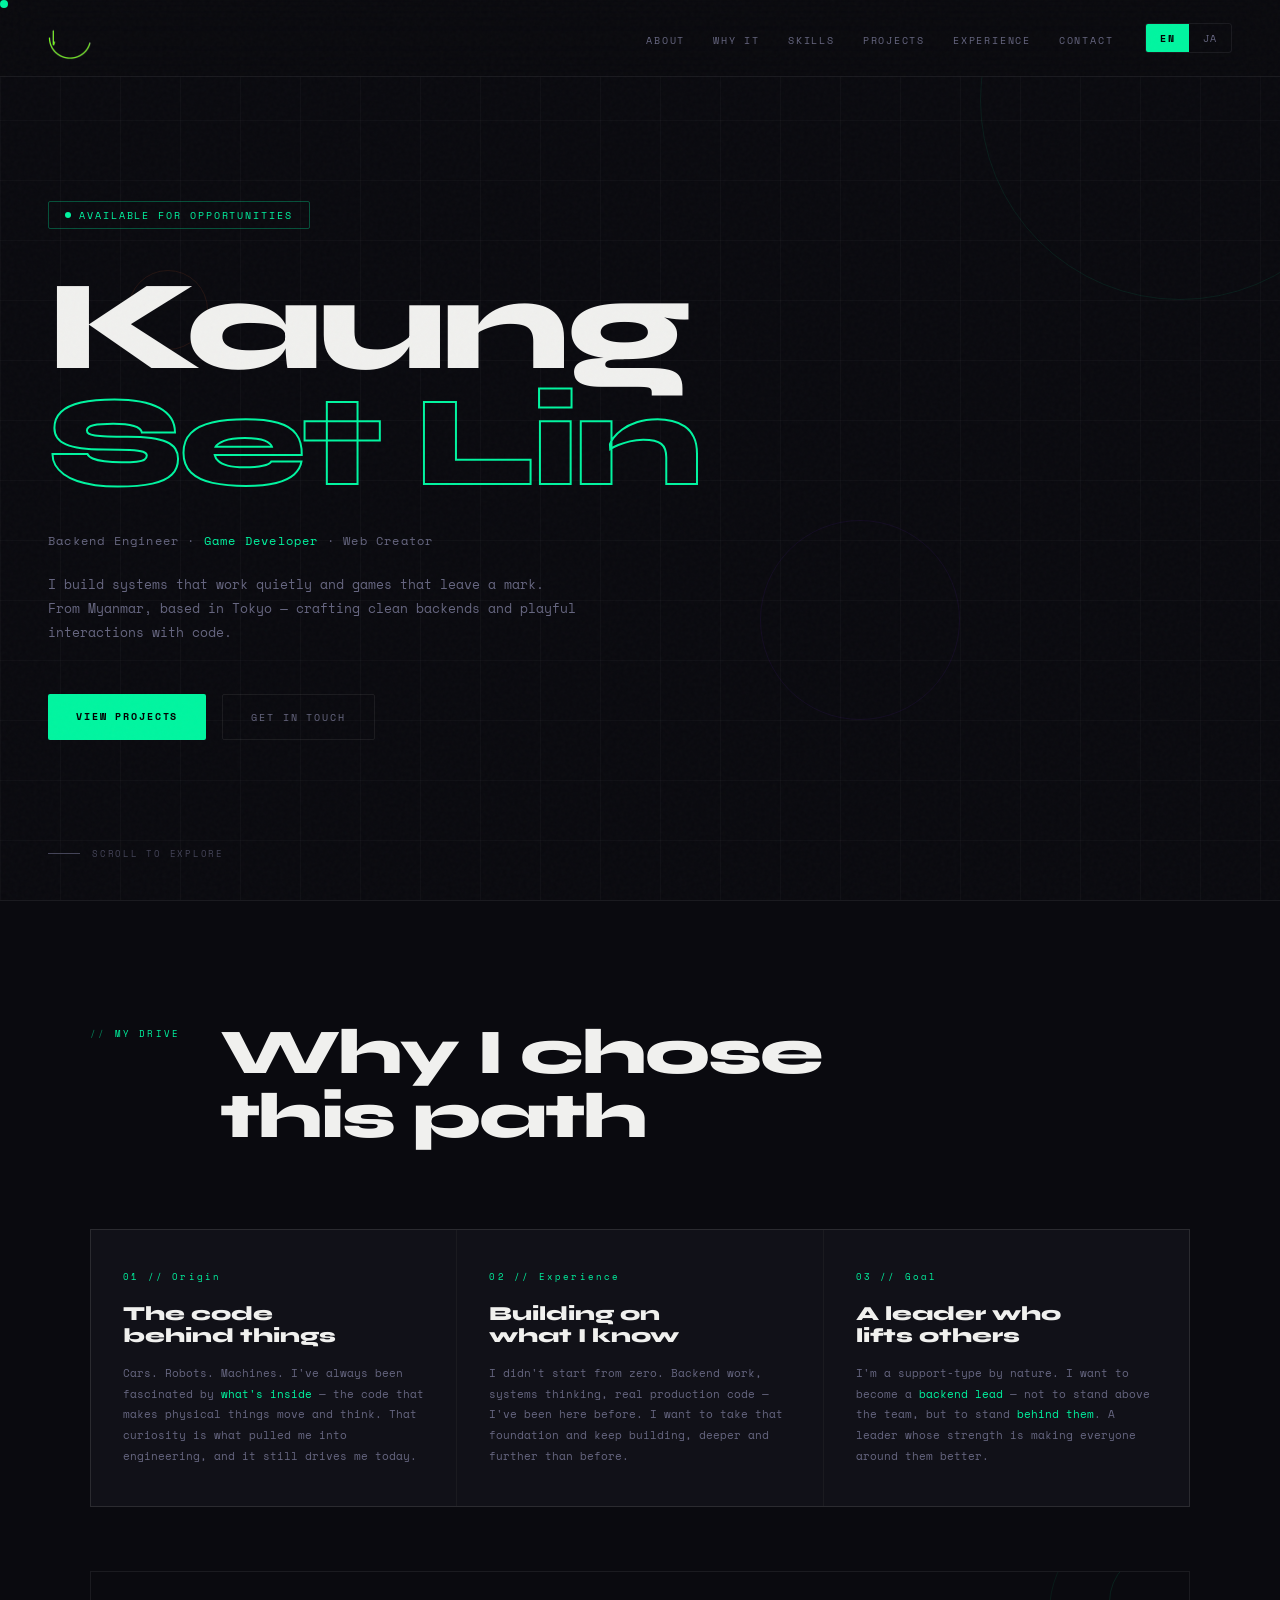
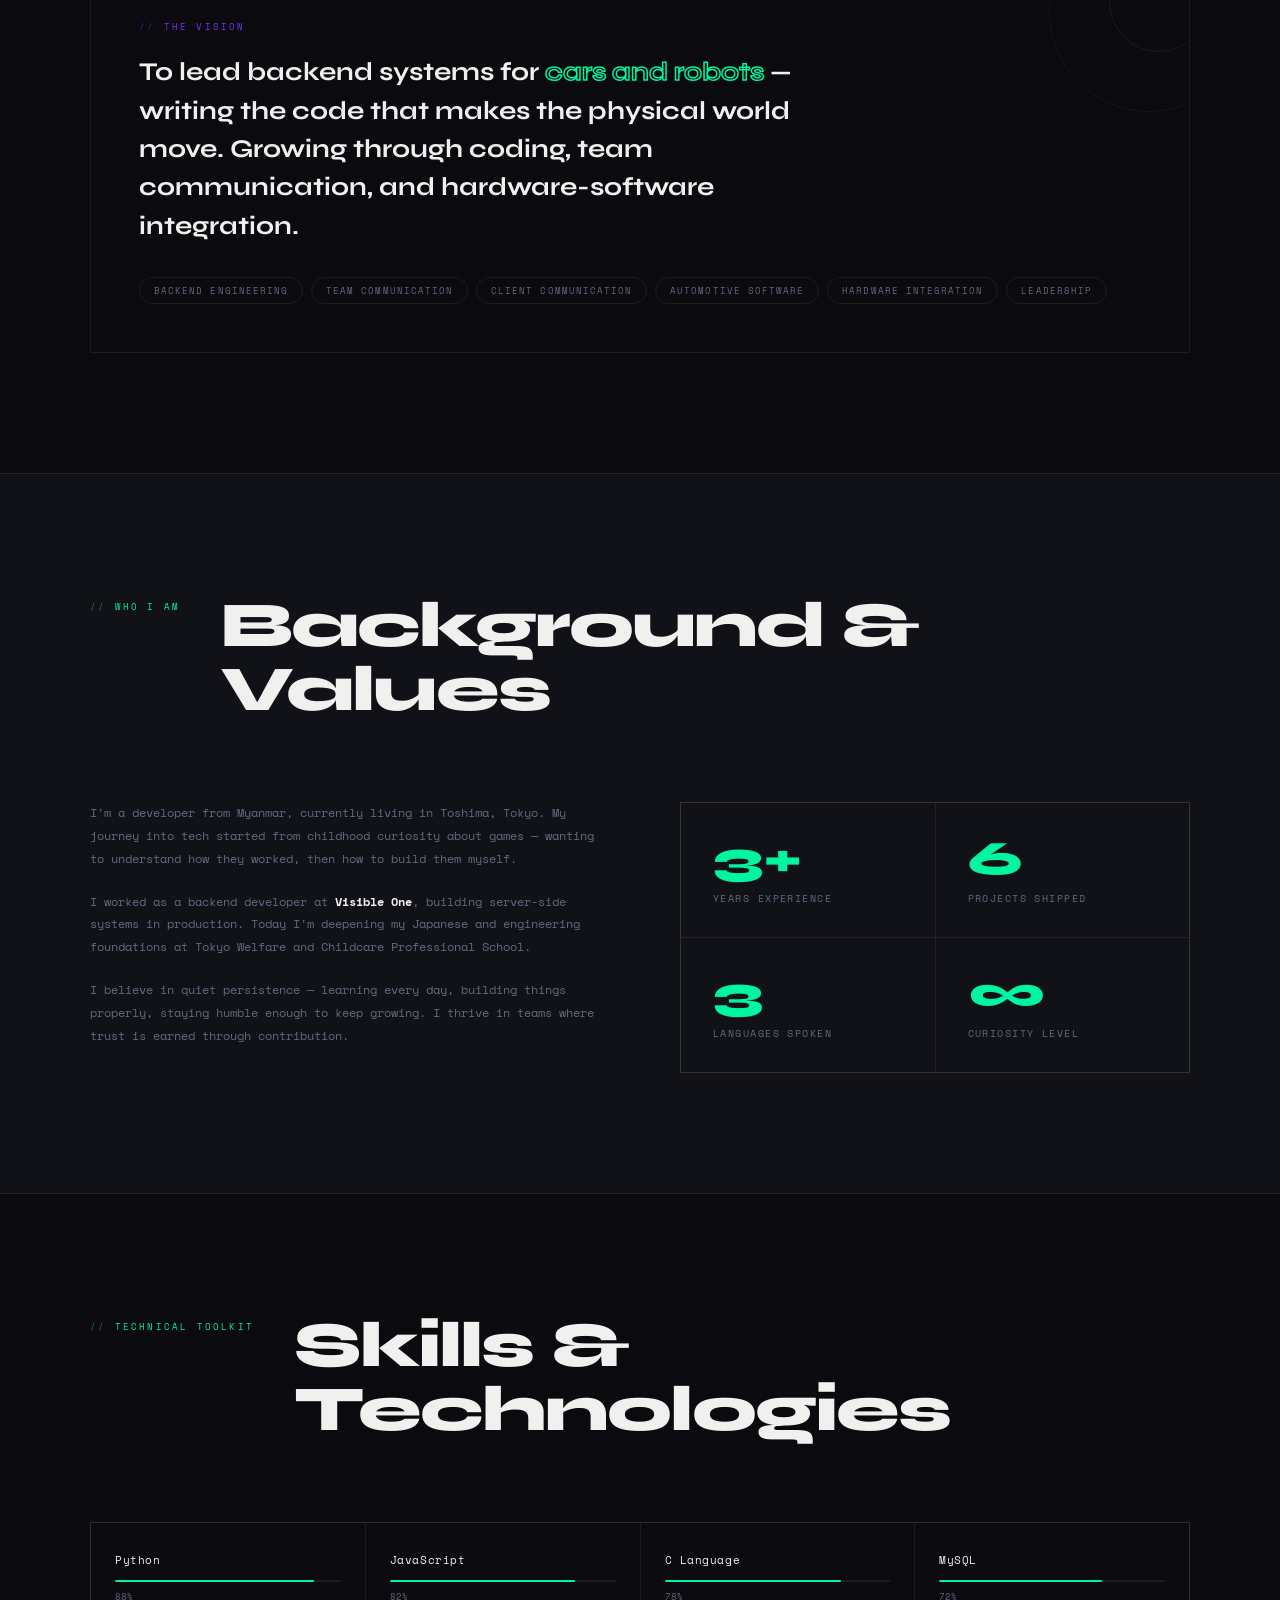
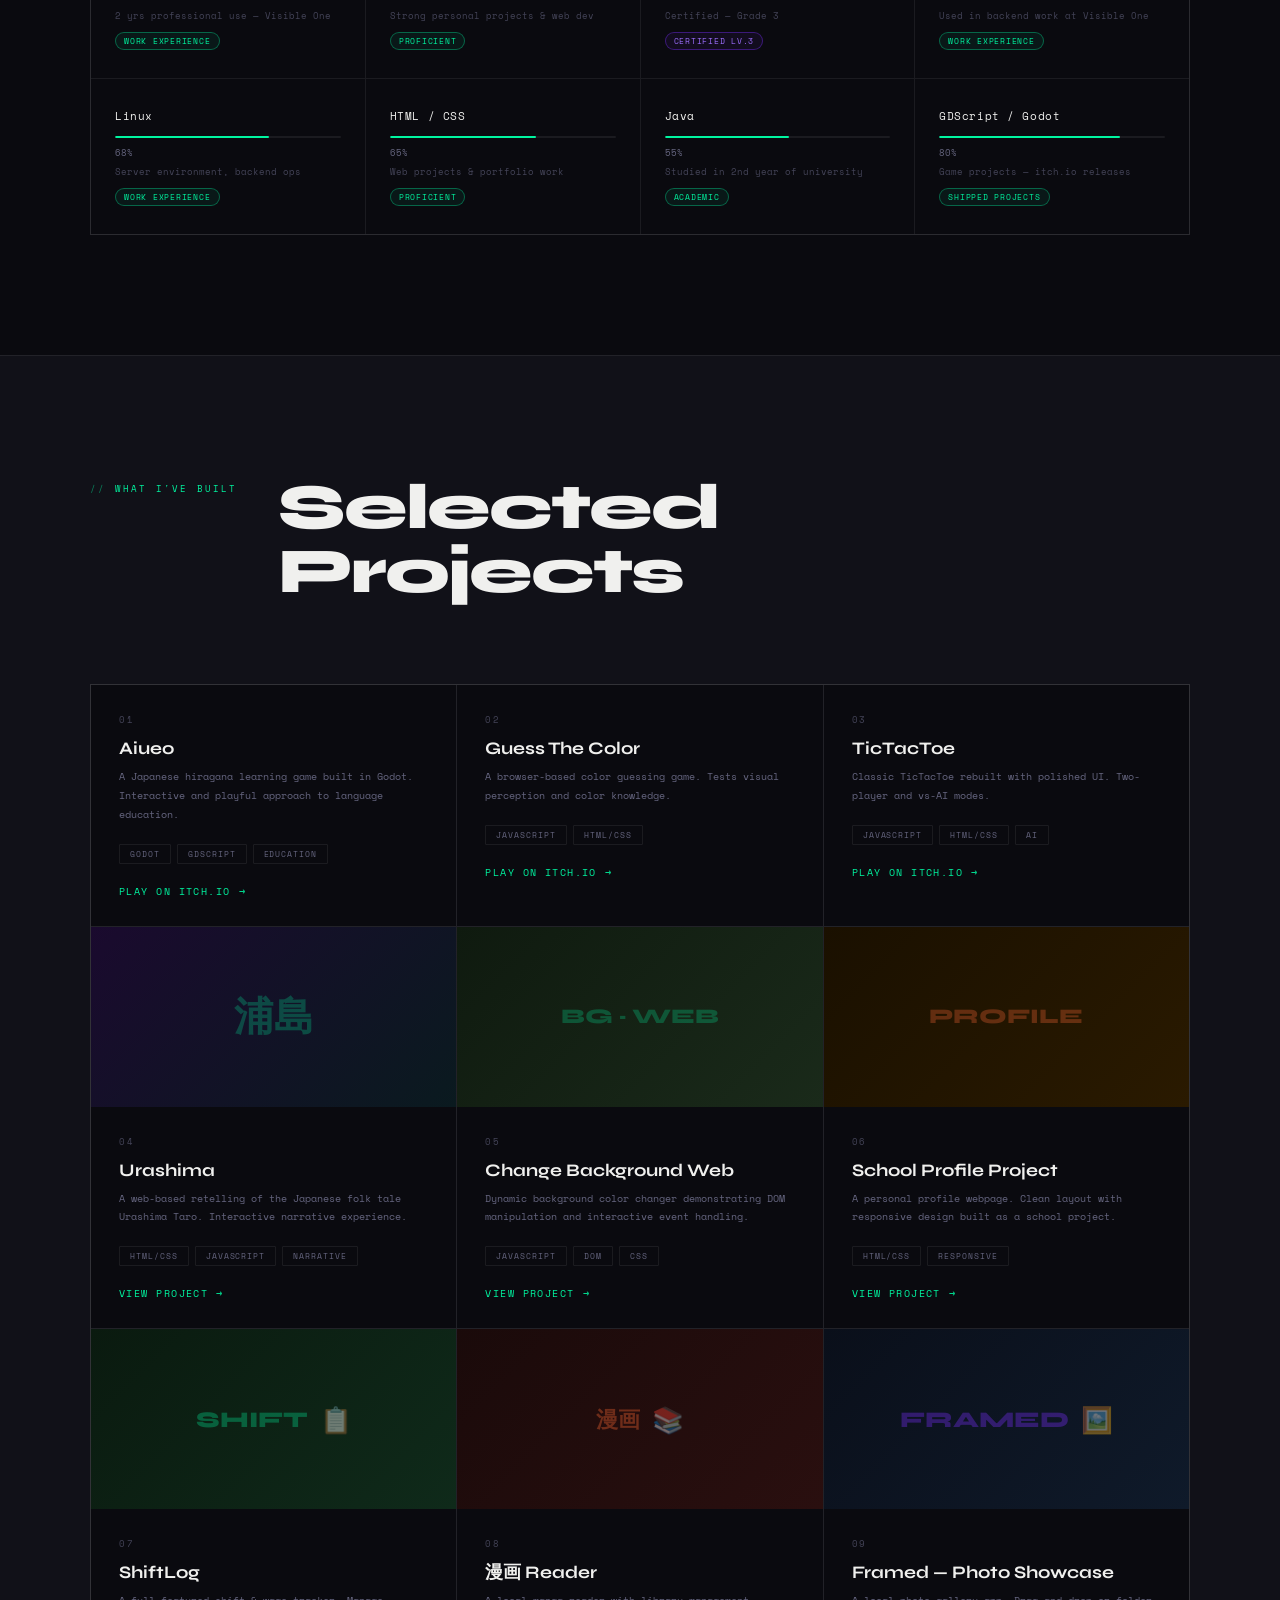
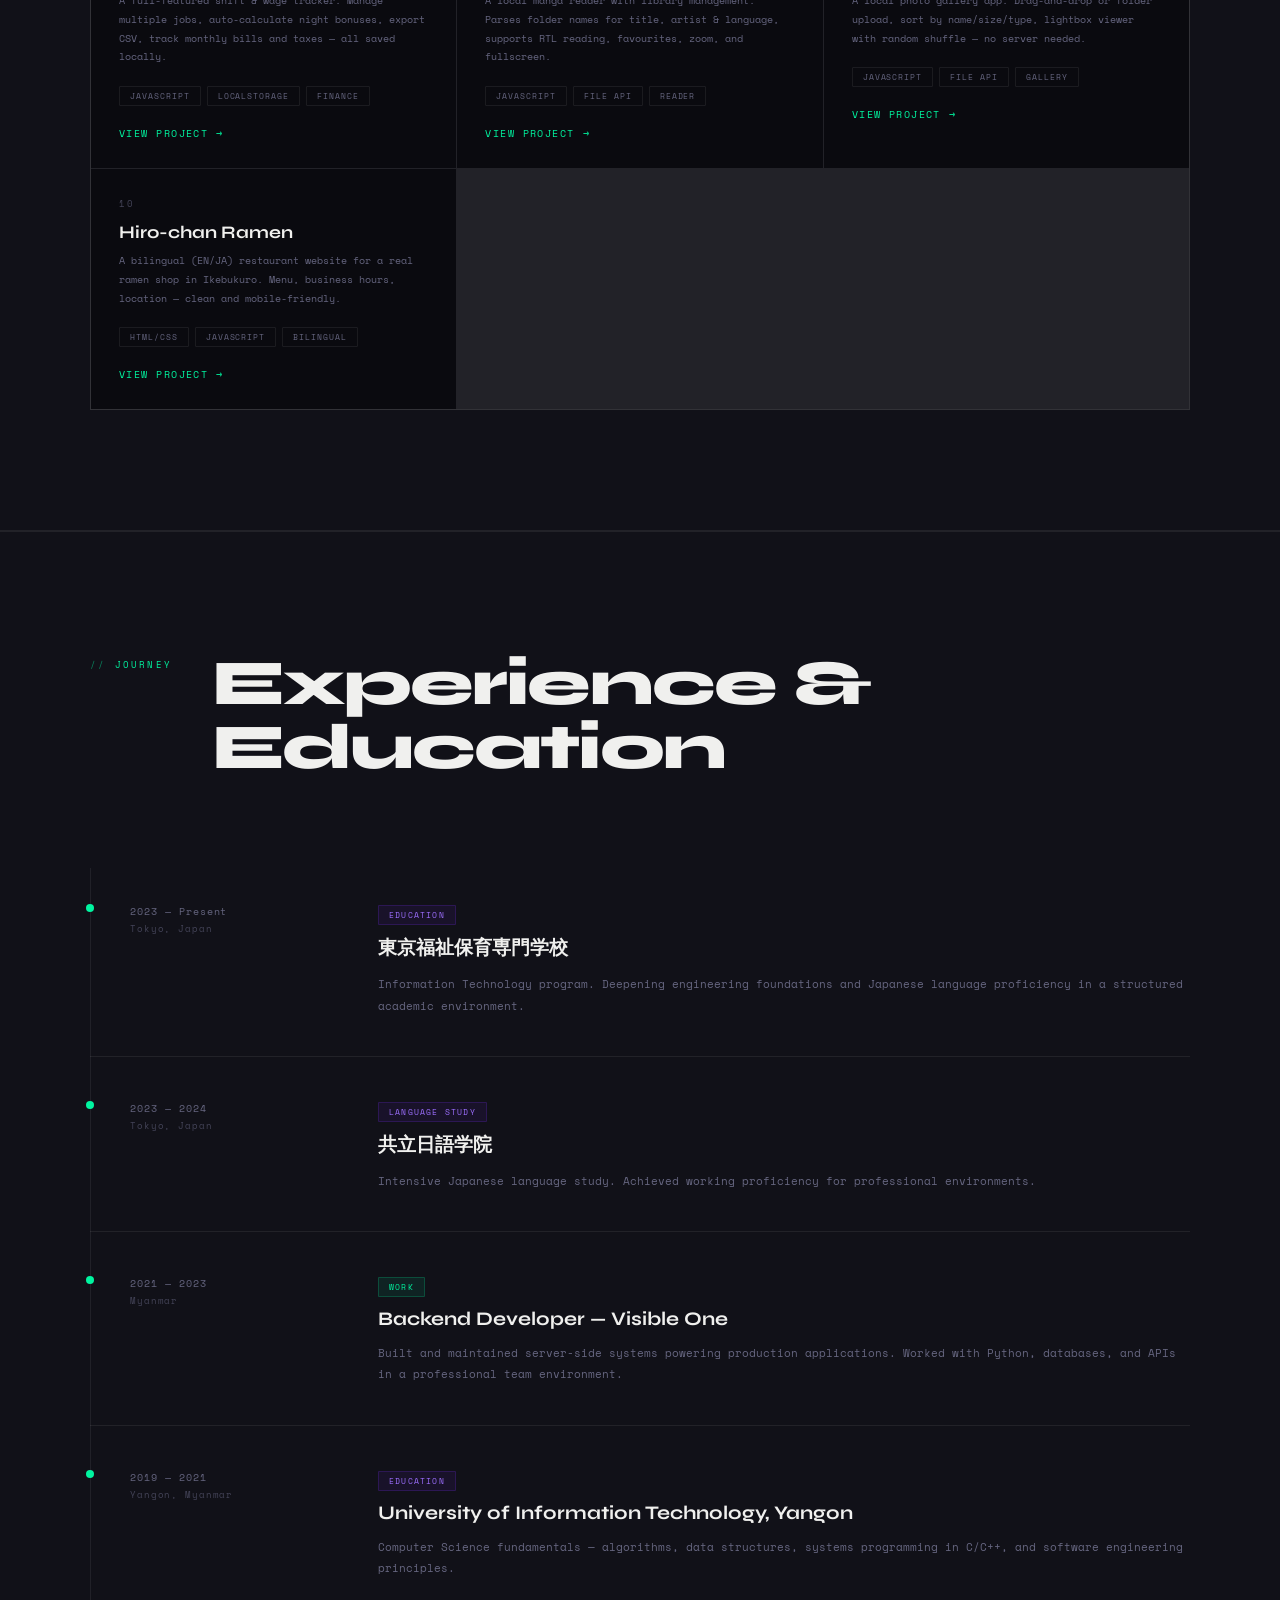
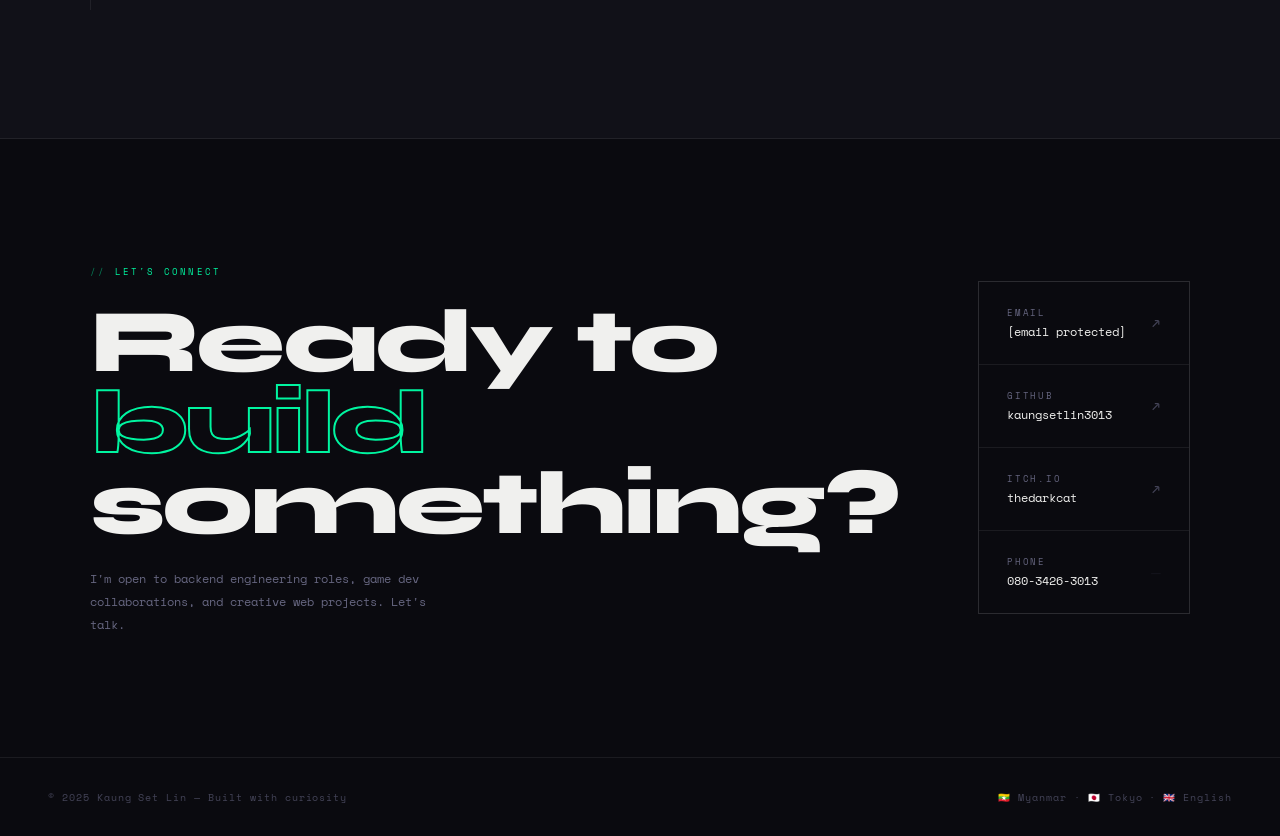
==== commit 49f0190d: "Update print statement from 'Hello' to 'Goodbye'" ====
--- a/index.html
+++ b/index.html
@@ -263,20 +263,138 @@
   .reveal { opacity: 0; transform: translateY(20px); transition: opacity 0.6s ease, transform 0.6s ease; }
   .reveal.visible { opacity: 1; transform: translateY(0); }
 
+  /* HAMBURGER */
+  .hamburger {
+    display: none; flex-direction: column; gap: 5px;
+    background: none; border: none; padding: 4px; z-index: 1100;
+  }
+  .hamburger span {
+    display: block; width: 24px; height: 2px;
+    background: var(--text); border-radius: 2px; transition: all 0.3s ease;
+  }
+  .hamburger.open span:nth-child(1) { transform: translateY(7px) rotate(45deg); }
+  .hamburger.open span:nth-child(2) { opacity: 0; }
+  .hamburger.open span:nth-child(3) { transform: translateY(-7px) rotate(-45deg); }
+
+  /* MOBILE DRAWER */
+  .mobile-drawer {
+    display: none; position: fixed; inset: 0;
+    background: var(--bg); z-index: 1050;
+    flex-direction: column; align-items: center; justify-content: center;
+    opacity: 0; pointer-events: none; transition: opacity 0.3s ease;
+  }
+  .mobile-drawer.open { opacity: 1; pointer-events: all; }
+  .mobile-drawer a {
+    font-family: 'Syne', sans-serif; font-size: 2.2rem; font-weight: 800;
+    color: var(--muted); text-decoration: none; padding: 18px 0;
+    letter-spacing: -0.02em; transition: color 0.2s;
+    border-bottom: 1px solid var(--border); width: 80%; text-align: center;
+  }
+  .mobile-drawer a:last-of-type { border-bottom: none; }
+  .mobile-drawer a:hover { color: var(--accent); }
+  .mobile-lang {
+    margin-top: 40px; display: flex;
+    border: 1px solid var(--border); border-radius: 3px; overflow: hidden;
+  }
+  .mobile-lang button {
+    background: transparent; border: none; color: var(--muted);
+    font-family: 'Space Mono', monospace; font-size: 0.75rem;
+    letter-spacing: 0.15em; padding: 10px 24px; transition: all 0.2s;
+  }
+  .mobile-lang button.active { background: var(--accent); color: #000; font-weight: 700; }
+
   @media (max-width: 900px) {
-    nav { padding: 14px 24px; }
+    nav { padding: 14px 20px; }
     .nav-links { display: none; }
-    .hero { padding: 100px 24px 60px; }
-    section { padding: 80px 24px; }
-    .about-grid, .contact-grid { grid-template-columns: 1fr; gap: 48px; }
-    .projects-grid { grid-template-columns: 1fr 1fr; }
-    .exp-item { grid-template-columns: 1fr; gap: 8px; padding-left: 28px; }
-    footer { flex-direction: column; gap: 8px; text-align: center; padding: 24px; }
+    .lang-toggle { display: none; }
+    .hamburger { display: flex; }
+    .mobile-drawer { display: flex; }
+    /* keep cursor on desktop, only hide on touch */
+    .hero { padding: 100px 20px 60px; }
+    section { padding: 72px 20px; }
+    .section-header { grid-template-columns: 1fr; gap: 12px; margin-bottom: 48px; }
+    .section-label { padding-top: 0; }
+    .about-grid { grid-template-columns: 1fr; gap: 40px; }
+    .contact-grid { grid-template-columns: 1fr; gap: 40px; }
+    .projects-grid { grid-template-columns: 1fr 1fr; gap: 1px; }
+    .exp-item { grid-template-columns: 1fr; gap: 6px; padding-left: 24px; }
+    .hero-scroll { display: none; }
+    footer { flex-direction: column; gap: 8px; text-align: center; padding: 24px 20px; }
   }
   @media (max-width: 600px) {
+    nav { padding: 12px 16px; }
+    .hero { padding: 88px 16px 48px; }
+    .hero-name { font-size: 48px; }
+    .hero-tag { font-size: 0.52rem; padding: 5px 12px; }
+    .hero-desc { font-size: 0.72rem; }
+    section { padding: 60px 16px; }
     .projects-grid { grid-template-columns: 1fr; }
-    .hero-name { font-size: 52px; }
-  }
+    .project-img { height: 160px; }
+    .project-body { padding: 20px; }
+    .stat { padding: 20px; }
+    .stat-num { font-size: 36px; }
+    .contact-heading { font-size: 52px; }
+    .exp-role { font-size: 1rem; }
+    .btn { padding: 12px 22px; font-size: 0.6rem; }
+    footer { padding: 20px 16px; }
+  }
+
+  /* Hide custom cursor only on touch-primary devices */
+  @media (hover: none) and (pointer: coarse) {
+    #cursor-dot, #cursor-ring { display: none; }
+    body, body * { cursor: auto !important; }
+  }
+
+
+  /* WHY SECTION */
+  .why-section { background: var(--bg); border-top: 1px solid var(--border); }
+  .why-grid { display: grid; grid-template-columns: repeat(3, 1fr); gap: 1px; background: var(--border); border: 1px solid var(--border); margin-bottom: 64px; }
+  .why-card {
+    background: var(--surface); padding: 40px 32px;
+    opacity: 0; transform: translateY(16px);
+    transition: opacity 0.5s ease, transform 0.5s ease, background 0.2s;
+  }
+  .why-card.visible { opacity: 1; transform: translateY(0); }
+  .why-card:hover { background: #16161f; }
+  .why-card-num { font-size: 0.55rem; letter-spacing: 0.25em; color: var(--accent); margin-bottom: 20px; }
+  .why-card-title { font-family: 'Syne', sans-serif; font-size: 1.25rem; font-weight: 800; margin-bottom: 16px; line-height: 1.1; }
+  .why-card-body { font-size: 0.68rem; color: var(--muted); line-height: 1.9; }
+  .why-card-body em { color: var(--accent); font-style: normal; }
+  .why-vision {
+    border: 1px solid var(--border); padding: 48px;
+    position: relative; overflow: hidden;
+  }
+  .why-vision::before {
+    content: ''; position: absolute; top: -60px; right: -60px;
+    width: 200px; height: 200px;
+    border: 1px solid rgba(0,245,160,0.07); border-radius: 50%;
+  }
+  .why-vision::after {
+    content: ''; position: absolute; top: -20px; right: -20px;
+    width: 100px; height: 100px;
+    border: 1px solid rgba(0,245,160,0.1); border-radius: 50%;
+  }
+  .why-vision-label { font-size: 0.55rem; letter-spacing: 0.25em; text-transform: uppercase; color: var(--accent2); margin-bottom: 20px; }
+  .why-vision-label::before { content: '// '; opacity: 0.5; }
+  .why-vision-text { font-family: 'Syne', sans-serif; font-size: clamp(1.1rem, 2.5vw, 1.6rem); font-weight: 700; line-height: 1.5; color: var(--text); max-width: 700px; }
+  .why-vision-text em { -webkit-text-stroke: 1.5px var(--accent); color: transparent; font-style: normal; }
+  .why-skills-needed { display: flex; flex-wrap: wrap; gap: 8px; margin-top: 32px; }
+  .why-pill {
+    font-size: 0.55rem; letter-spacing: 0.12em; text-transform: uppercase;
+    padding: 6px 14px; border-radius: 20px;
+    border: 1px solid var(--border); color: var(--muted);
+    transition: all 0.2s;
+  }
+  .why-pill:hover { border-color: var(--accent); color: var(--accent); }
+
+  @media (max-width: 900px) {
+    .why-grid { grid-template-columns: 1fr; }
+    .why-vision { padding: 32px 24px; }
+  }
+  @media (max-width: 600px) {
+    .why-card { padding: 28px 20px; }
+  }
+
 </style>
 </head>
 <body>
@@ -291,6 +409,7 @@
   <div class="nav-right">
     <ul class="nav-links">
       <li><a href="#about"><span class="lang-en-i">About</span><span class="lang-ja-i">自己紹介</span></a></li>
+      <li><a href="#why"><span class="lang-en-i">Why IT</span><span class="lang-ja-i">志望理由</span></a></li>
       <li><a href="#skills"><span class="lang-en-i">Skills</span><span class="lang-ja-i">スキル</span></a></li>
       <li><a href="#projects"><span class="lang-en-i">Projects</span><span class="lang-ja-i">制作</span></a></li>
       <li><a href="#experience"><span class="lang-en-i">Experience</span><span class="lang-ja-i">経歴</span></a></li>
@@ -300,8 +419,25 @@
       <button class="lang-btn active" id="btn-en" onclick="setLang('en')">EN</button>
       <button class="lang-btn" id="btn-ja" onclick="setLang('ja')">JA</button>
     </div>
+    <button class="hamburger" id="hamburger" aria-label="Menu">
+      <span></span><span></span><span></span>
+    </button>
   </div>
 </nav>
+
+<!-- MOBILE DRAWER -->
+<div class="mobile-drawer" id="mobileDrawer">
+  <a href="#why" onclick="closeDrawer()"><span class="lang-en-i">Why IT</span><span class="lang-ja-i">志望理由</span></a>
+  <a href="#about" onclick="closeDrawer()"><span class="lang-en-i">About</span><span class="lang-ja-i">自己紹介</span></a>
+  <a href="#skills" onclick="closeDrawer()"><span class="lang-en-i">Skills</span><span class="lang-ja-i">スキル</span></a>
+  <a href="#projects" onclick="closeDrawer()"><span class="lang-en-i">Projects</span><span class="lang-ja-i">制作</span></a>
+  <a href="#experience" onclick="closeDrawer()"><span class="lang-en-i">Experience</span><span class="lang-ja-i">経歴</span></a>
+  <a href="#contact" onclick="closeDrawer()"><span class="lang-en-i">Contact</span><span class="lang-ja-i">連絡</span></a>
+  <div class="mobile-lang">
+    <button id="mbtn-en" class="active" onclick="setLang('en')">EN</button>
+    <button id="mbtn-ja" onclick="setLang('ja')">JA</button>
+  </div>
+</div>
 
 <!-- HERO -->
 <section class="hero" id="home">
@@ -335,6 +471,75 @@
   </div>
 </section>
 
+
+<!-- WHY IT -->
+<section class="why-section" id="why">
+  <div class="section-inner">
+    <div class="section-header reveal">
+      <div class="section-label"><span class="lang-en-i">My Drive</span><span class="lang-ja-i">志望動機</span></div>
+      <h2 class="section-title">
+        <span class="lang-en">Why I chose<br>this path</span>
+        <span class="lang-ja">なぜIT業界<br>を目指すのか</span>
+      </h2>
+    </div>
+
+    <div class="why-grid">
+      <div class="why-card">
+        <div class="why-card-num">01 // <span class="lang-en-i">Origin</span><span class="lang-ja-i">きっかけ</span></div>
+        <div class="why-card-title">
+          <span class="lang-en">The code<br>behind things</span>
+          <span class="lang-ja">物を動かす<br>コードへの愛</span>
+        </div>
+        <div class="why-card-body">
+          <span class="lang-en">Cars. Robots. Machines. I've always been fascinated by <em>what's inside</em> — the code that makes physical things move and think. That curiosity is what pulled me into engineering, and it still drives me today.</span>
+          <span class="lang-ja">車、ロボット、機械。昔からその<em>中身</em>が気になっていた。物理的なものを動かすコードへの好奇心がエンジニアリングに引き込まれたきっかけ。その気持ちは今も変わらない。</span>
+        </div>
+      </div>
+
+      <div class="why-card">
+        <div class="why-card-num">02 // <span class="lang-en-i">Experience</span><span class="lang-ja-i">これまでの経験</span></div>
+        <div class="why-card-title">
+          <span class="lang-en">Building on<br>what I know</span>
+          <span class="lang-ja">経験を活かして<br>前へ進む</span>
+        </div>
+        <div class="why-card-body">
+          <span class="lang-en">I didn't start from zero. Backend work, systems thinking, real production code — I've been here before. I want to take that foundation and keep building, deeper and further than before.</span>
+          <span class="lang-ja">ゼロから始めたわけじゃない。バックエンド開発、システム設計、本番環境でのコード。その積み重ねを土台に、もっと深く、もっと遠くへ進みたい。</span>
+        </div>
+      </div>
+
+      <div class="why-card">
+        <div class="why-card-num">03 // <span class="lang-en-i">Goal</span><span class="lang-ja-i">目標</span></div>
+        <div class="why-card-title">
+          <span class="lang-en">A leader who<br>lifts others</span>
+          <span class="lang-ja">仲間を支える<br>リーダーへ</span>
+        </div>
+        <div class="why-card-body">
+          <span class="lang-en">I'm a support-type by nature. I want to become a <em>backend lead</em> — not to stand above the team, but to stand <em>behind them</em>. A leader whose strength is making everyone around them better.</span>
+          <span class="lang-ja">もともとサポートタイプ。<em>バックエンドリーダー</em>として、チームの上に立つのではなく、<em>後ろで支える</em>存在になりたい。みんなをより強くするリーダーを目指している。</span>
+        </div>
+      </div>
+    </div>
+
+    <div class="why-vision reveal">
+      <div class="why-vision-label"><span class="lang-en-i">The Vision</span><span class="lang-ja-i">ビジョン</span></div>
+      <div class="why-vision-text">
+        <span class="lang-en">To lead backend systems for <em>cars and robots</em> — writing the code that makes the physical world move. Growing through coding, team communication, and hardware-software integration.</span>
+        <span class="lang-ja"><em>車やロボット</em>のバックエンドシステムをリードする。コーディング、チームとのコミュニケーション、ハードとソフトの連携を通じて、物理世界を動かすコードを書き続けたい。</span>
+      </div>
+      <div class="why-skills-needed">
+        <span class="why-pill"><span class="lang-en-i">Backend Engineering</span><span class="lang-ja-i">バックエンド開発</span></span>
+        <span class="why-pill"><span class="lang-en-i">Team Communication</span><span class="lang-ja-i">チームコミュニケーション</span></span>
+        <span class="why-pill"><span class="lang-en-i">Client Communication</span><span class="lang-ja-i">顧客対応</span></span>
+        <span class="why-pill"><span class="lang-en-i">Automotive Software</span><span class="lang-ja-i">車載ソフトウェア</span></span>
+        <span class="why-pill"><span class="lang-en-i">Hardware Integration</span><span class="lang-ja-i">ハード・ソフト連携</span></span>
+        <span class="why-pill"><span class="lang-en-i">Leadership</span><span class="lang-ja-i">リーダーシップ</span></span>
+      </div>
+    </div>
+
+  </div>
+</section>
+
 <!-- ABOUT -->
 <section class="about-section" id="about">
   <div class="section-inner">
@@ -374,15 +579,78 @@
       <div class="section-label"><span class="lang-en-i">Technical Toolkit</span><span class="lang-ja-i">技術スキル</span></div>
       <h2 class="section-title"><span class="lang-en">Skills &<br>Technologies</span><span class="lang-ja">スキルと<br>技術</span></h2>
     </div>
+    <!-- skill badge helper -->
+    <style>
+      .skill-badge { display:inline-block; font-size:0.48rem; letter-spacing:0.1em; text-transform:uppercase; padding:2px 8px; border-radius:10px; margin-top:8px; border:1px solid rgba(0,245,160,0.35); color:var(--accent); background:rgba(0,245,160,0.06); }
+      .skill-badge.cert { border-color:rgba(123,47,255,0.4); color:#9d6fff; background:rgba(123,47,255,0.07); }
+      .skill-sub { font-size:0.55rem; color:var(--muted2); margin-top:6px; margin-bottom:2px; }
+    </style>
     <div class="skills-grid">
-      <div class="skill-item" style="--w:90%"><div class="skill-name">Python</div><div class="skill-bar"><div class="skill-fill"></div></div><div class="skill-pct">90%</div></div>
-      <div class="skill-item" style="--w:85%"><div class="skill-name">JavaScript</div><div class="skill-bar"><div class="skill-fill"></div></div><div class="skill-pct">85%</div></div>
-      <div class="skill-item" style="--w:80%"><div class="skill-name">HTML / CSS</div><div class="skill-bar"><div class="skill-fill"></div></div><div class="skill-pct">80%</div></div>
-      <div class="skill-item" style="--w:75%"><div class="skill-name">C / C++</div><div class="skill-bar"><div class="skill-fill"></div></div><div class="skill-pct">75%</div></div>
-      <div class="skill-item" style="--w:70%"><div class="skill-name">MySQL</div><div class="skill-bar"><div class="skill-fill"></div></div><div class="skill-pct">70%</div></div>
-      <div class="skill-item" style="--w:80%"><div class="skill-name">GDScript / Godot</div><div class="skill-bar"><div class="skill-fill"></div></div><div class="skill-pct">80%</div></div>
-      <div class="skill-item" style="--w:85%"><div class="skill-name">Backend Systems</div><div class="skill-bar"><div class="skill-fill"></div></div><div class="skill-pct">85%</div></div>
-      <div class="skill-item" style="--w:65%"><div class="skill-name">Game Design</div><div class="skill-bar"><div class="skill-fill"></div></div><div class="skill-pct">65%</div></div>
+
+      <div class="skill-item" style="--w:88%">
+        <div class="skill-name">Python</div>
+        <div class="skill-bar"><div class="skill-fill"></div></div>
+        <div class="skill-pct">88%</div>
+        <div class="skill-sub"><span class="lang-en-i">2 yrs professional use — Visible One</span><span class="lang-ja-i">Visible Oneで２年間業務使用</span></div>
+        <span class="skill-badge"><span class="lang-en-i">Work Experience</span><span class="lang-ja-i">実務経験</span></span>
+      </div>
+
+      <div class="skill-item" style="--w:82%">
+        <div class="skill-name">JavaScript</div>
+        <div class="skill-bar"><div class="skill-fill"></div></div>
+        <div class="skill-pct">82%</div>
+        <div class="skill-sub"><span class="lang-en-i">Strong personal projects & web dev</span><span class="lang-ja-i">個人プロジェクト・Web開発で習得</span></div>
+        <span class="skill-badge"><span class="lang-en-i">Proficient</span><span class="lang-ja-i">得意</span></span>
+      </div>
+
+      <div class="skill-item" style="--w:78%">
+        <div class="skill-name">C Language</div>
+        <div class="skill-bar"><div class="skill-fill"></div></div>
+        <div class="skill-pct">78%</div>
+        <div class="skill-sub"><span class="lang-en-i">Certified — Grade 3</span><span class="lang-ja-i">C言語検定３級取得</span></div>
+        <span class="skill-badge cert"><span class="lang-en-i">Certified Lv.3</span><span class="lang-ja-i">３級認定</span></span>
+      </div>
+
+      <div class="skill-item" style="--w:72%">
+        <div class="skill-name">MySQL</div>
+        <div class="skill-bar"><div class="skill-fill"></div></div>
+        <div class="skill-pct">72%</div>
+        <div class="skill-sub"><span class="lang-en-i">Used in backend work at Visible One</span><span class="lang-ja-i">バックエンド業務で実務使用</span></div>
+        <span class="skill-badge"><span class="lang-en-i">Work Experience</span><span class="lang-ja-i">実務経験</span></span>
+      </div>
+
+      <div class="skill-item" style="--w:68%">
+        <div class="skill-name">Linux</div>
+        <div class="skill-bar"><div class="skill-fill"></div></div>
+        <div class="skill-pct">68%</div>
+        <div class="skill-sub"><span class="lang-en-i">Server environment, backend ops</span><span class="lang-ja-i">サーバー環境・バックエンド運用</span></div>
+        <span class="skill-badge"><span class="lang-en-i">Work Experience</span><span class="lang-ja-i">実務経験</span></span>
+      </div>
+
+      <div class="skill-item" style="--w:65%">
+        <div class="skill-name">HTML / CSS</div>
+        <div class="skill-bar"><div class="skill-fill"></div></div>
+        <div class="skill-pct">65%</div>
+        <div class="skill-sub"><span class="lang-en-i">Web projects & portfolio work</span><span class="lang-ja-i">Webプロジェクト・ポートフォリオで使用</span></div>
+        <span class="skill-badge"><span class="lang-en-i">Proficient</span><span class="lang-ja-i">得意</span></span>
+      </div>
+
+      <div class="skill-item" style="--w:55%">
+        <div class="skill-name">Java</div>
+        <div class="skill-bar"><div class="skill-fill"></div></div>
+        <div class="skill-pct">55%</div>
+        <div class="skill-sub"><span class="lang-en-i">Studied in 2nd year of university</span><span class="lang-ja-i">大学２年次に学習</span></div>
+        <span class="skill-badge"><span class="lang-en-i">Academic</span><span class="lang-ja-i">学習済み</span></span>
+      </div>
+
+      <div class="skill-item" style="--w:80%">
+        <div class="skill-name">GDScript / Godot</div>
+        <div class="skill-bar"><div class="skill-fill"></div></div>
+        <div class="skill-pct">80%</div>
+        <div class="skill-sub"><span class="lang-en-i">Game projects — itch.io releases</span><span class="lang-ja-i">ゲーム制作・itch.ioで公開</span></div>
+        <span class="skill-badge"><span class="lang-en-i">Shipped Projects</span><span class="lang-ja-i">リリース済み</span></span>
+      </div>
+
     </div>
   </div>
 </section>
@@ -438,7 +706,7 @@
           <div class="project-title">Urashima</div>
           <div class="project-desc"><span class="lang-en">A web-based retelling of the Japanese folk tale Urashima Taro. Interactive narrative experience.</span><span class="lang-ja">日本の民話「浦島太郎」をWebで再現したインタラクティブな物語体験。</span></div>
           <div class="project-tags"><span class="tag">HTML/CSS</span><span class="tag">JavaScript</span><span class="tag">Narrative</span></div>
-          <a href="https://kaungsetlin3013.github.io/urashima/" target="_blank" class="project-link"><span class="lang-en-i">View project</span><span class="lang-ja-i">プロジェクトを見る</span></a>
+          <a href="https://kaungsetlin3013.github.io/urashima/urashima.html" target="_blank" class="project-link"><span class="lang-en-i">View project</span><span class="lang-ja-i">プロジェクトを見る</span></a>
         </div>
       </div>
 
@@ -465,6 +733,71 @@
           <div class="project-desc"><span class="lang-en">A personal profile webpage. Clean layout with responsive design built as a school project.</span><span class="lang-ja">学校のプロジェクトとして制作したプロフィールWebページ。レスポンシブ対応。</span></div>
           <div class="project-tags"><span class="tag">HTML/CSS</span><span class="tag">Responsive</span></div>
           <a href="https://kaungsetlin3013.github.io/SchoolProfileProject/myself.html" target="_blank" class="project-link"><span class="lang-en-i">View project</span><span class="lang-ja-i">プロジェクトを見る</span></a>
+        </div>
+      </div>
+
+      <div class="project-card">
+        <div class="project-placeholder" style="background:linear-gradient(135deg,#0a1a0f,#0f2a1a);display:flex;align-items:center;justify-content:center;gap:12px">
+          <span style="font-family:'Syne',sans-serif;font-size:1.4rem;font-weight:800;color:rgba(0,245,160,0.3)">SHIFT</span>
+          <span style="font-size:1.6rem;opacity:0.4">📋</span>
+        </div>
+        <div class="project-body">
+          <div class="project-num">07</div>
+          <div class="project-title">ShiftLog</div>
+          <div class="project-desc">
+            <span class="lang-en">A full-featured shift & wage tracker. Manage multiple jobs, auto-calculate night bonuses, export CSV, track monthly bills and taxes — all saved locally.</span>
+            <span class="lang-ja">複数の仕事を管理できるシフト・給与トラッカー。深夜手当の自動計算、CSV書き出し、月次請求・税金管理まで対応。データはローカル保存。</span>
+          </div>
+          <div class="project-tags"><span class="tag">JavaScript</span><span class="tag">LocalStorage</span><span class="tag">Finance</span></div>
+          <a href="https://kaungsetlin3013.github.io/shiftLog/" target="_blank" class="project-link"><span class="lang-en-i">View project</span><span class="lang-ja-i">プロジェクトを見る</span></a>
+        </div>
+      </div>
+
+      <div class="project-card">
+        <div class="project-placeholder" style="background:linear-gradient(135deg,#1a0a0a,#2a0f0f);display:flex;align-items:center;justify-content:center;gap:12px">
+          <span style="font-family:'Syne',sans-serif;font-size:1.4rem;font-weight:800;color:rgba(255,107,53,0.35)">漫画</span>
+          <span style="font-size:1.6rem;opacity:0.4">📚</span>
+        </div>
+        <div class="project-body">
+          <div class="project-num">08</div>
+          <div class="project-title">漫画 Reader</div>
+          <div class="project-desc">
+            <span class="lang-en">A local manga reader with library management. Parses folder names for title, artist & language, supports RTL reading, favourites, zoom, and fullscreen.</span>
+            <span class="lang-ja">ローカルフォルダから漫画を読めるリーダー。タイトル・作者・言語を自動解析。右から左読み、お気に入り、ズーム、全画面表示に対応。</span>
+          </div>
+          <div class="project-tags"><span class="tag">JavaScript</span><span class="tag">File API</span><span class="tag">Reader</span></div>
+          <a href="https://kaungsetlin3013.github.io/mangaApp/" target="_blank" class="project-link"><span class="lang-en-i">View project</span><span class="lang-ja-i">プロジェクトを見る</span></a>
+        </div>
+      </div>
+
+      <div class="project-card">
+        <div class="project-placeholder" style="background:linear-gradient(135deg,#0a0f1a,#0f1a2a);display:flex;align-items:center;justify-content:center;gap:12px">
+          <span style="font-family:'Syne',sans-serif;font-size:1.4rem;font-weight:800;color:rgba(123,47,255,0.35)">FRAMED</span>
+          <span style="font-size:1.6rem;opacity:0.4">🖼️</span>
+        </div>
+        <div class="project-body">
+          <div class="project-num">09</div>
+          <div class="project-title">Framed — Photo Showcase</div>
+          <div class="project-desc">
+            <span class="lang-en">A local photo gallery app. Drag-and-drop or folder upload, sort by name/size/type, lightbox viewer with random shuffle — no server needed.</span>
+            <span class="lang-ja">ローカル写真ギャラリーアプリ。ドラッグ＆ドロップやフォルダアップロード対応。ライトボックス表示、シャッフル再生など。サーバー不要。</span>
+          </div>
+          <div class="project-tags"><span class="tag">JavaScript</span><span class="tag">File API</span><span class="tag">Gallery</span></div>
+          <a href="https://kaungsetlin3013.github.io/PhotoShowcase/" target="_blank" class="project-link"><span class="lang-en-i">View project</span><span class="lang-ja-i">プロジェクトを見る</span></a>
+        </div>
+      </div>
+
+      <div class="project-card">
+        <img class="project-img" src="https://tblg.k-img.com/restaurant/images/Rvw/162579/640x640_rect_162579198.jpg?w=400&h=300&fit=crop" alt="Hiro-chan Ramen" onerror="this.style.display='none'">
+        <div class="project-body">
+          <div class="project-num">10</div>
+          <div class="project-title">Hiro-chan Ramen</div>
+          <div class="project-desc">
+            <span class="lang-en">A bilingual (EN/JA) restaurant website for a real ramen shop in Ikebukuro. Menu, business hours, location — clean and mobile-friendly.</span>
+            <span class="lang-ja">池袋の実在するラーメン屋の英日バイリンガルWebサイト。メニュー、営業時間、場所を掲載。モバイル対応のクリーンなデザイン。</span>
+          </div>
+          <div class="project-tags"><span class="tag">HTML/CSS</span><span class="tag">JavaScript</span><span class="tag">Bilingual</span></div>
+          <a href="https://kaungsetlin3013.github.io/ramenShop/" target="_blank" class="project-link"><span class="lang-en-i">View project</span><span class="lang-ja-i">プロジェクトを見る</span></a>
         </div>
       </div>
 
@@ -611,6 +944,10 @@
   document.body.classList.toggle('ja', lang === 'ja');
   document.getElementById('btn-en').classList.toggle('active', lang === 'en');
   document.getElementById('btn-ja').classList.toggle('active', lang === 'ja');
+  var mben = document.getElementById('mbtn-en');
+  var mbja = document.getElementById('mbtn-ja');
+  if (mben) mben.classList.toggle('active', lang === 'en');
+  if (mbja) mbja.classList.toggle('active', lang === 'ja');
 }
 
 // ── SCROLL REVEAL ──
@@ -621,12 +958,12 @@
     });
   }, { threshold: 0.1 });
 
-  document.querySelectorAll('.reveal, .project-card, .skill-item, .exp-item').forEach(function(el, i) {
+  document.querySelectorAll('.reveal, .project-card, .skill-item, .exp-item, .why-card').forEach(function(el, i) {
     obs.observe(el);
   });
 
   // Stagger delays
-  document.querySelectorAll('.project-card').forEach(function(el, i) {
+  document.querySelectorAll('.why-card, .project-card').forEach(function(el, i) {
     el.style.transitionDelay = (i * 0.07) + 's';
   });
   document.querySelectorAll('.skill-item').forEach(function(el, i) {
@@ -636,6 +973,28 @@
     el.style.transitionDelay = (i * 0.1) + 's';
   });
 })();
+
+
+// ── HAMBURGER ──
+var hamburger = document.getElementById('hamburger');
+var drawer = document.getElementById('mobileDrawer');
+
+function closeDrawer() {
+  hamburger.classList.remove('open');
+  drawer.classList.remove('open');
+  document.body.style.overflow = '';
+}
+
+hamburger.addEventListener('click', function() {
+  var isOpen = drawer.classList.contains('open');
+  if (isOpen) {
+    closeDrawer();
+  } else {
+    hamburger.classList.add('open');
+    drawer.classList.add('open');
+    document.body.style.overflow = 'hidden';
+  }
+});
 
 // ── NAV ACTIVE ──
 (function() {
